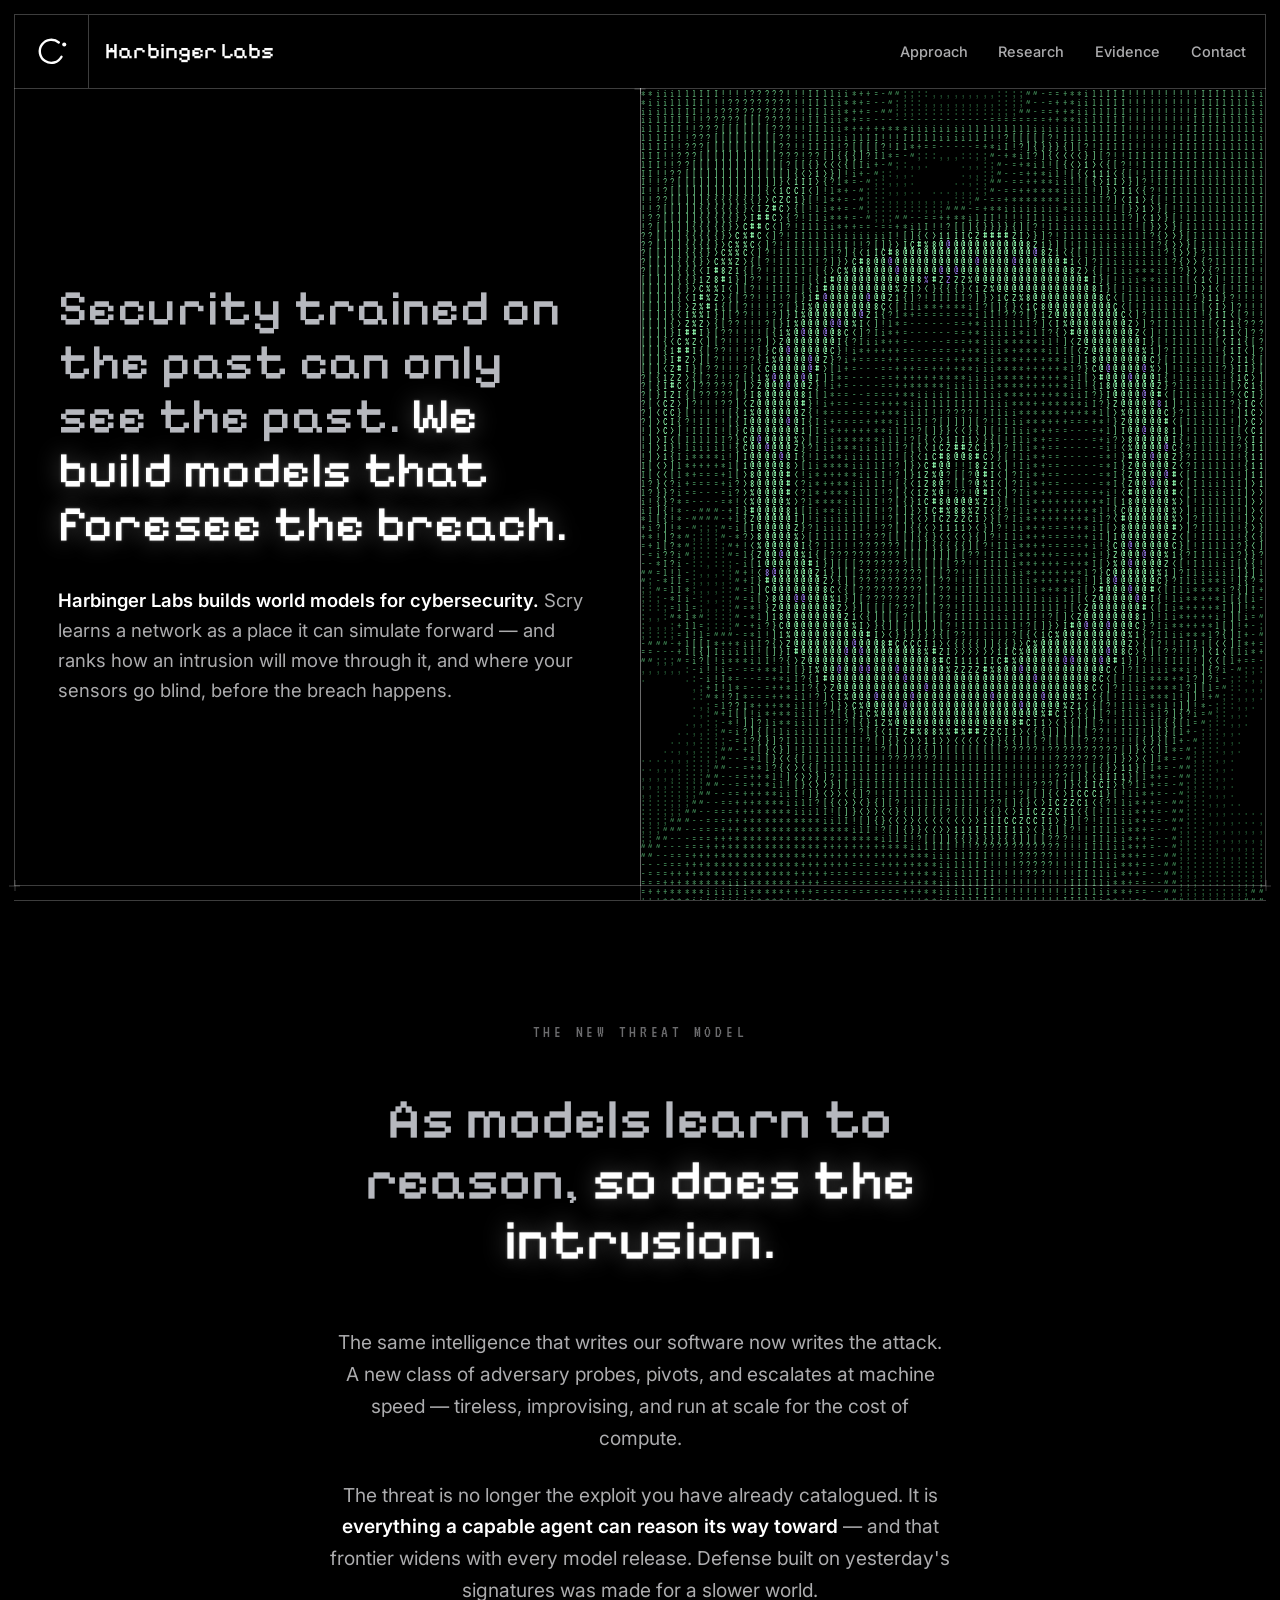
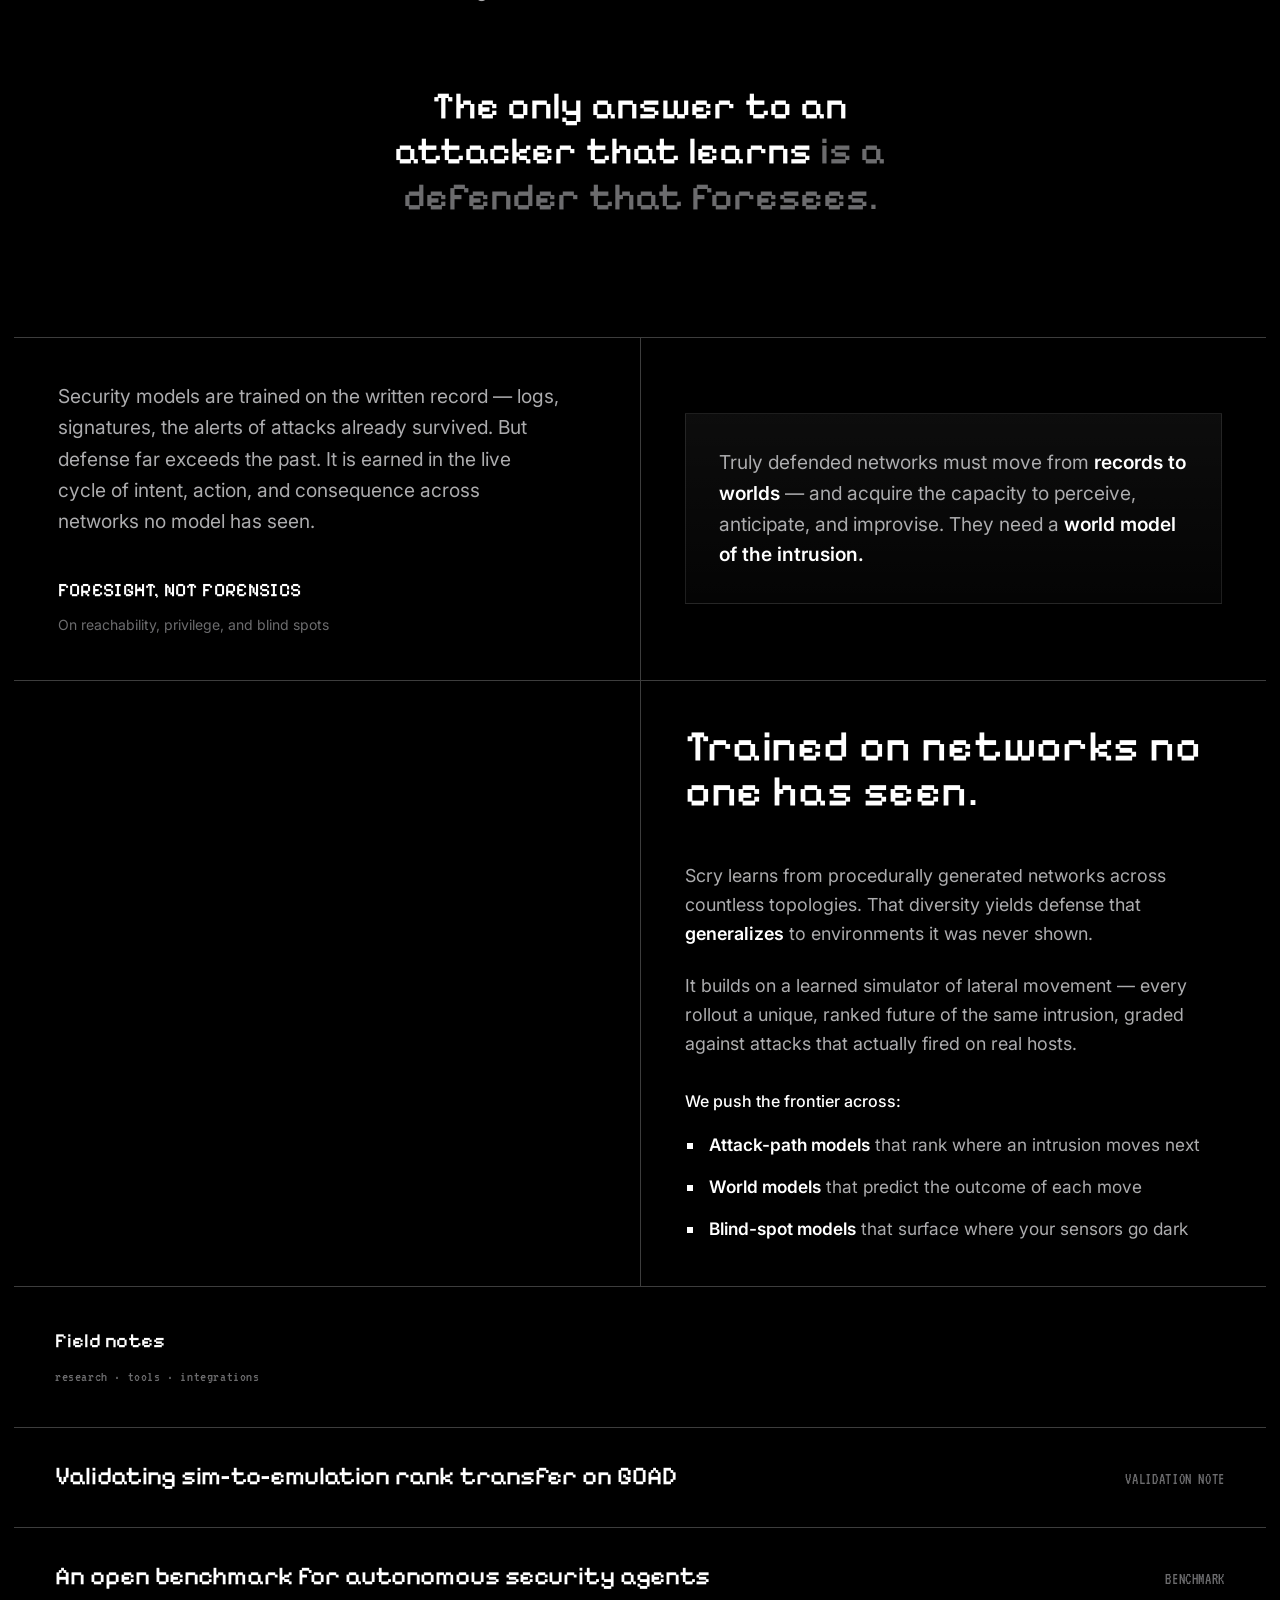
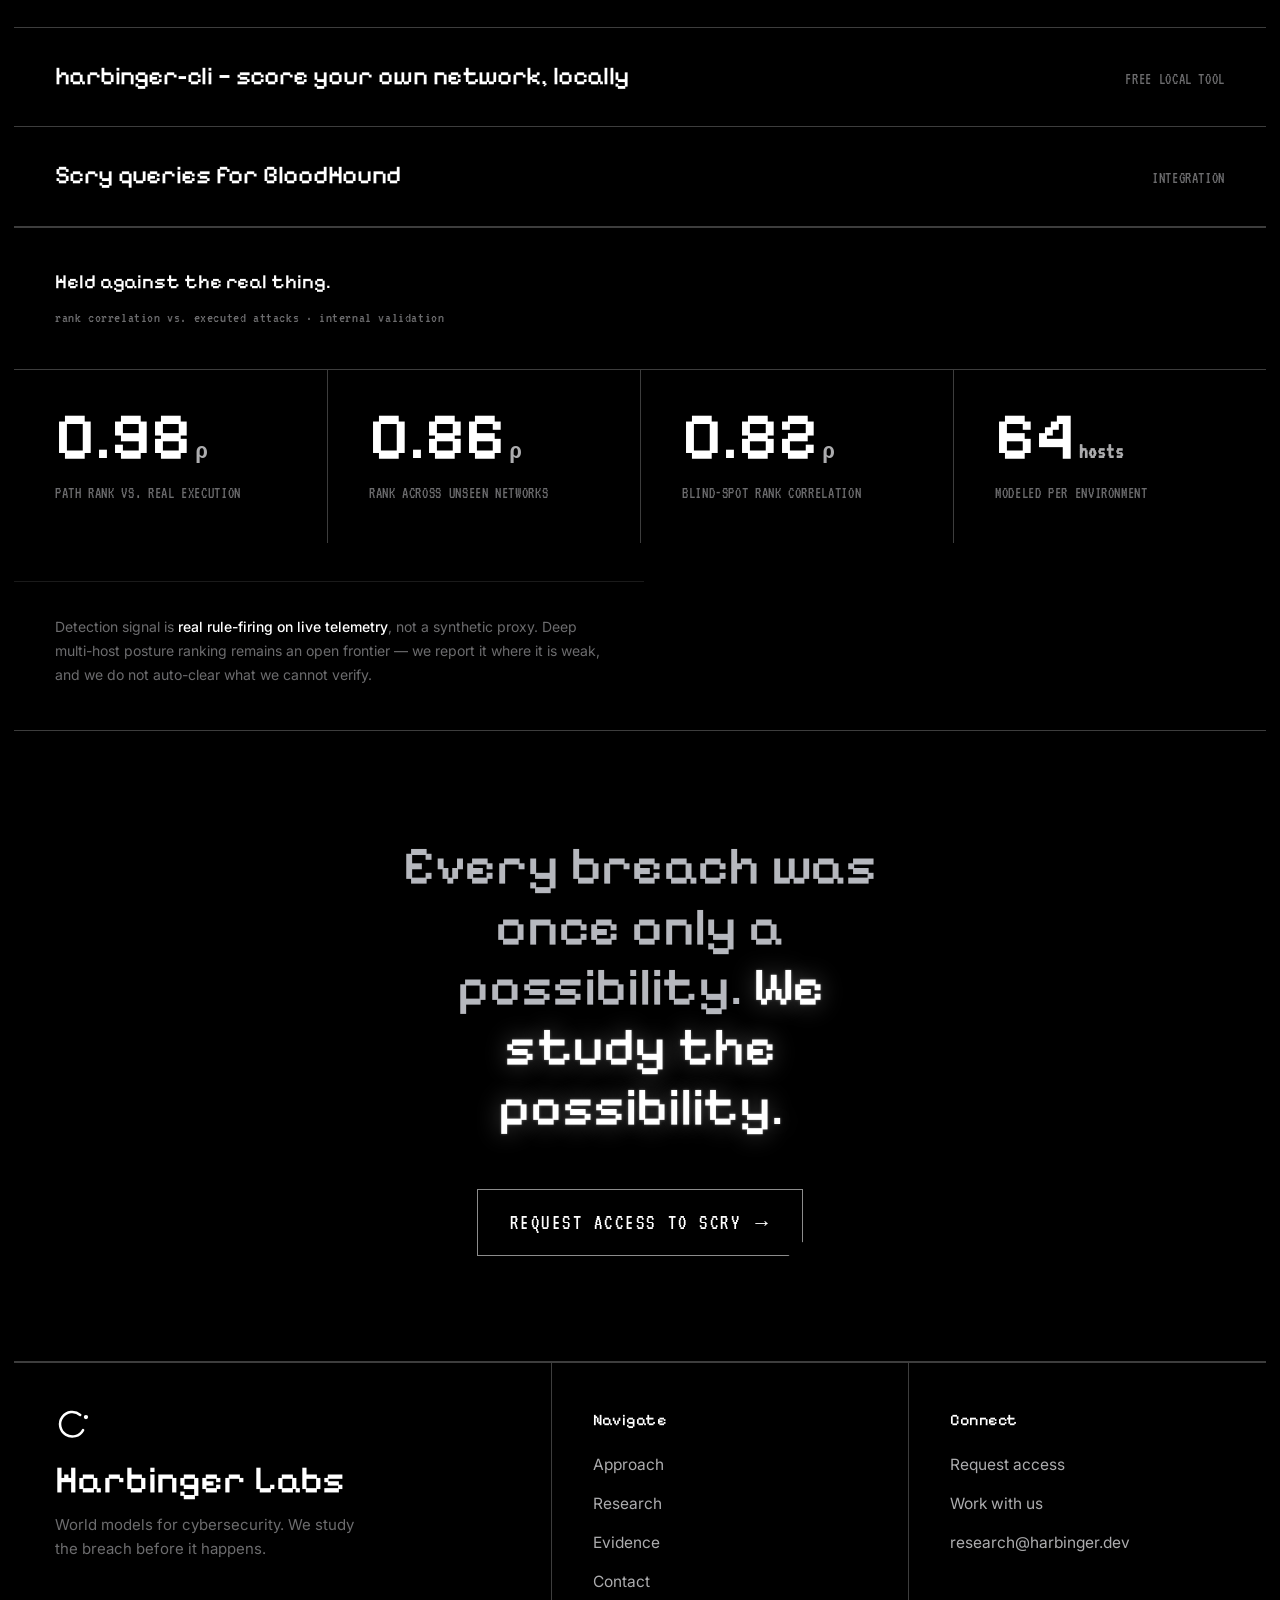
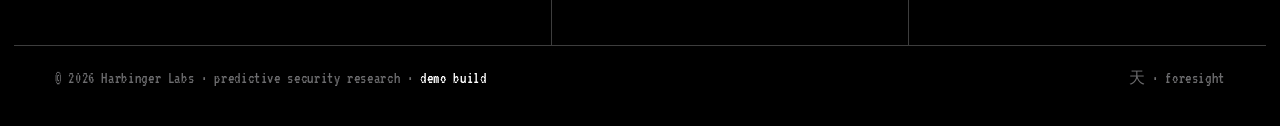
==== index.html @ 4641aa16 "Remove hero meta tags row" ====
<!DOCTYPE html>
<html lang="en">
<head>
<meta charset="UTF-8" />
<meta name="viewport" content="width=device-width, initial-scale=1.0" />
<title>Harbinger Labs — We build models that foresee the breach.</title>
<meta name="description" content="Harbinger Labs builds world models for cybersecurity. Scry foresees how an intrusion will move through a network, and where your sensors go blind, before it happens." />
<link rel="preconnect" href="https://fonts.googleapis.com" />
<link rel="preconnect" href="https://fonts.gstatic.com" crossorigin />
<link href="https://fonts.googleapis.com/css2?family=Pixelify+Sans:wght@400;500;600;700&family=Inter:wght@400;500;600&family=VT323&display=swap" rel="stylesheet" />
<style>
  :root{
    --bg:#000;
    --panel:#0a0a0b;
    --ink:#FFFFFF;
    --ink-2:#B6B8BE;        /* legible de-emphasis for headlines (not muddy) */
    --dim:#ACACAE;
    --faint:#6C6C6E;
    --glow:0 0 24px rgba(255,255,255,.32), 0 0 3px rgba(255,255,255,.30);
    --line:rgba(255,255,255,.24);
    --line-soft:rgba(255,255,255,.10);

    --pixel:'Pixelify Sans', monospace;
    --body:'Inter', system-ui, sans-serif;
    --term:'VT323', monospace;

    --ease:cubic-bezier(.22,.61,.36,1);
    --frame:14px;
    --bar:74px;
    --gut:clamp(22px,3.2vw,56px);
  }

  *{ box-sizing:border-box; margin:0; padding:0; }
  html{ scroll-behavior:smooth; -webkit-text-size-adjust:100%; scroll-padding-top:calc(var(--frame) + var(--bar) + 22px); }
  body{
    background:var(--bg); color:var(--ink);
    font-family:var(--body); font-weight:400; line-height:1.6; font-size:16px;
    -webkit-font-smoothing:antialiased; text-rendering:optimizeLegibility; overflow-x:hidden;
  }
  a{ color:inherit; text-decoration:none; }
  canvas{ display:block; }
  ::selection{ background:#fff; color:#000; }

  /* ============ FIXED ARCHITECTURAL GRID ============ */
  .grid{ position:fixed; inset:0; z-index:40; pointer-events:none; }
  .grid__frame{ position:absolute; inset:var(--frame); border:1px solid var(--line); }
  .grid__v{ position:absolute; top:calc(var(--frame) + var(--bar)); bottom:var(--frame); left:50%; width:1px; background:var(--line); }
  .grid__h{ position:absolute; left:var(--frame); right:var(--frame); top:calc(var(--frame) + var(--bar)); height:1px; background:var(--line); }
  .tick{ position:absolute; width:11px; height:11px; }
  .tick::before,.tick::after{ content:""; position:absolute; background:var(--line); }
  .tick::before{ left:50%; top:0; bottom:0; width:1px; transform:translateX(-.5px); }
  .tick::after{ top:50%; left:0; right:0; height:1px; transform:translateY(-.5px); }
  .tick.tl{ left:calc(var(--frame) - 5px); top:calc(var(--frame) - 5px); }
  .tick.tr{ right:calc(var(--frame) - 5px); top:calc(var(--frame) - 5px); }
  .tick.bl{ left:calc(var(--frame) - 5px); bottom:calc(var(--frame) - 5px); }
  .tick.br{ right:calc(var(--frame) - 5px); bottom:calc(var(--frame) - 5px); }
  .tick.ct{ left:50%; top:calc(var(--frame) + var(--bar) - 5px); transform:translateX(-50%); }
  @media(max-width:820px){ .grid__v{ display:none; } .tick.ct{ display:none; } }

  /* ============ NAV ============ */
  .nav{
    position:fixed; z-index:70; top:0; left:0; right:0;
    height:calc(var(--frame) + var(--bar));
    padding:var(--frame) var(--frame) 0; background:var(--bg);
  }
  .nav__inner{
    height:var(--bar); display:flex; align-items:stretch; justify-content:space-between;
    border:1px solid var(--line); border-bottom:0;
  }
  .nav__brand{ display:flex; align-items:center; gap:16px; }
  .nav__mark{ width:var(--bar); height:100%; display:flex; align-items:center; justify-content:center; border-right:1px solid var(--line); flex:none; }
  .nav__mark svg{ width:34px; height:34px; }
  .nav__name{ font-family:var(--pixel); font-weight:500; font-size:clamp(17px,1.8vw,22px); letter-spacing:.01em; }
  .nav__links{ display:flex; align-items:center; gap:clamp(18px,2.4vw,40px); padding-right:clamp(8px,1.5vw,22px); }
  .nav__links a{ font-family:var(--body); font-weight:500; font-size:14.5px; color:var(--dim); position:relative; padding:6px 0; transition:color .3s var(--ease); }
  .nav__links a::after{ content:""; position:absolute; left:0; bottom:0; height:1px; width:100%; background:var(--ink); transform:scaleX(0); transform-origin:right; transition:transform .35s var(--ease); }
  .nav__links a:hover{ color:var(--ink); }
  .nav__links a:hover::after{ transform:scaleX(1); transform-origin:left; }
  @media(max-width:600px){
    .nav__name{ display:none; }
    .nav__links{ gap:16px; }
    .nav__links a:nth-child(3){ display:none; }
    .nav__links a{ font-size:13px; }
  }

  /* ============ LAYOUT SHELL ============ */
  .shell{ position:relative; z-index:5; padding:var(--frame); padding-top:calc(var(--frame) + var(--bar)); }
  .panel{ position:relative; border-bottom:1px solid var(--line); }
  .split{ display:grid; grid-template-columns:1fr 1fr; }
  .split--tall{ min-height:calc(100vh - var(--frame) - var(--bar)); }
  @media(max-width:820px){ .split{ grid-template-columns:1fr; } .split--tall{ min-height:0; } }

  .cell{ position:relative; padding:clamp(28px,3.4vw,56px); display:flex; flex-direction:column; }
  .cell--center{ justify-content:center; }
  .cell--art{ padding:0; overflow:hidden; background:#000; min-height:46vh; }
  .cell + .cell{ border-left:1px solid var(--line); }
  @media(max-width:820px){ .cell + .cell{ border-left:0; border-top:1px solid var(--line); } .cell--art{ min-height:60vh; order:2; } }

  .art{ position:absolute; inset:0; width:100%; height:100%; }

  /* ============ HERO ============ */
  .hero__title{
    font-family:var(--pixel); font-weight:500; font-size:clamp(30px,3.9vw,60px);
    line-height:1.08; letter-spacing:.005em; max-width:18ch;
  }
  .hero__title .setup{ color:var(--ink-2); }
  .hero__title .key{ color:#fff; text-shadow:var(--glow); }
  .hero__sub{ margin-top:clamp(22px,2.6vw,34px); max-width:46ch; color:var(--dim); font-size:clamp(16px,1.45vw,19px); line-height:1.62; }
  .hero__sub b{ color:var(--ink); font-weight:600; }
  .hero__meta{ display:flex; flex-wrap:wrap; gap:10px 26px; margin-top:clamp(28px,3vw,42px); }
  .hero__meta span{ font-family:var(--term); font-size:16px; letter-spacing:.04em; color:var(--faint); display:flex; align-items:center; gap:9px; }
  .hero__meta i{ width:6px; height:6px; background:var(--ink); display:inline-block; flex:none; }

  /* ============ TEXT BLOCKS ============ */
  .lede{ font-size:clamp(17px,1.5vw,21px); line-height:1.62; color:var(--dim); max-width:42ch; }
  .lede b{ color:var(--ink); font-weight:600; }
  .inset{
    padding:clamp(24px,2.6vw,36px);
    background:linear-gradient(180deg, rgba(255,255,255,.05), rgba(255,255,255,.015));
    border:1px solid var(--line-soft);
    font-size:clamp(16px,1.5vw,20px); line-height:1.6; color:var(--dim); max-width:48ch;
  }
  .inset b{ color:var(--ink); font-weight:600; }
  .tag{ margin-top:auto; padding-top:clamp(28px,3vw,46px); }
  .tag__k{ font-family:var(--pixel); font-weight:500; font-size:clamp(15px,1.5vw,19px); letter-spacing:.02em; }
  .tag__d{ margin-top:8px; font-size:14px; color:var(--faint); }

  .head{ font-family:var(--pixel); font-weight:500; font-size:clamp(26px,3.4vw,48px); line-height:1.04; letter-spacing:.01em; }
  .body p{ color:var(--dim); font-size:clamp(15.5px,1.4vw,18px); line-height:1.62; max-width:46ch; }
  .body p + p{ margin-top:1.3em; }
  .body b{ color:var(--ink); font-weight:600; }
  .gap-lg{ margin-top:clamp(28px,3.6vw,52px); }
  .gap-md{ margin-top:clamp(20px,2.4vw,32px); }

  .bullets{ list-style:none; margin-top:18px; }
  .bullets li{ position:relative; padding-left:24px; color:var(--dim); font-size:clamp(15px,1.35vw,17.5px); line-height:1.5; }
  .bullets li + li{ margin-top:16px; }
  .bullets li::before{ content:""; position:absolute; left:2px; top:.62em; width:6px; height:6px; background:var(--ink); }
  .bullets b{ color:var(--ink); font-weight:600; }

  /* ============ EVIDENCE ============ */
  .ev__head{ padding:clamp(24px,3vw,40px) var(--gut) 0; }
  .ev__k{ font-family:var(--pixel); font-weight:500; font-size:clamp(16px,1.6vw,20px); }
  .ev__sub{ margin-top:8px; color:var(--faint); font-size:15px; font-family:var(--term); letter-spacing:.04em; }
  .ev__row{ display:grid; grid-template-columns:repeat(2,1fr); margin-top:clamp(24px,3vw,40px); }
  @media(min-width:820px){ .ev__row{ grid-template-columns:repeat(4,1fr); } }
  .ev__cell{ padding:clamp(26px,3vw,44px) var(--gut); border-top:1px solid var(--line); }
  .ev__cell + .ev__cell{ border-left:1px solid var(--line); }
  @media(max-width:820px){ .ev__cell:nth-child(odd){ border-left:0; } .ev__cell:nth-child(even){ border-left:1px solid var(--line); } }
  .ev__num{ font-family:var(--pixel); font-weight:600; font-size:clamp(40px,5.2vw,68px); line-height:.9; }
  .ev__num small{ font-family:var(--term); font-size:.32em; color:var(--dim); margin-left:.2em; }
  .ev__cap{ margin-top:14px; font-family:var(--term); font-size:16px; letter-spacing:.04em; color:var(--faint); text-transform:uppercase; line-height:1.4; }
  .ev__note{ padding:clamp(22px,2.6vw,36px) var(--gut) clamp(30px,3.4vw,48px); color:var(--faint); font-size:14px; max-width:70ch; line-height:1.7; border-top:1px solid var(--line-soft); margin-top:clamp(24px,3vw,40px); }
  .ev__note b{ color:var(--ink); font-weight:500; }

  /* ============ RESEARCH INDEX ============ */
  .idx{ border-top:1px solid var(--line); margin-top:clamp(24px,3vw,40px); }
  .entry{ display:flex; align-items:baseline; justify-content:space-between; gap:24px; padding:clamp(22px,2.8vw,34px) var(--gut); border-bottom:1px solid var(--line); transition:background .3s var(--ease); }
  .entry:hover{ background:rgba(255,255,255,.035); }
  .entry__t{ font-family:var(--pixel); font-weight:500; font-size:clamp(18px,2vw,28px); line-height:1.12; transition:transform .35s var(--ease); }
  .entry:hover .entry__t{ transform:translateX(8px); }
  .entry__m{ font-family:var(--term); font-size:16px; letter-spacing:.04em; color:var(--faint); text-transform:uppercase; white-space:nowrap; }

  /* ============ CLOSING ============ */
  .close{ min-height:70vh; display:flex; flex-direction:column; align-items:center; justify-content:center; text-align:center; padding:var(--gut); }
  .close__line{ font-family:var(--pixel); font-weight:500; font-size:clamp(26px,4.2vw,56px); line-height:1.12; max-width:16ch; }
  .close__line span{ color:var(--ink-2); }
  .close__line b{ font-weight:500; color:#fff; text-shadow:var(--glow); }
  .cta{
    position:relative; display:inline-flex; align-items:center; margin-top:clamp(34px,4vw,52px);
    font-family:var(--term); font-size:21px; letter-spacing:.12em; text-transform:uppercase; color:#fff;
    padding:16px 32px; background:transparent; border:1px solid rgba(255,255,255,.55); overflow:hidden;
    clip-path:polygon(0 0, 100% 0, 100% calc(100% - 15px), calc(100% - 15px) 100%, 0 100%);
    transition:color .35s var(--ease), border-color .35s var(--ease);
  }
  .cta::before{ content:""; position:absolute; inset:0; background:#fff; transform:translateX(-101%); transition:transform .42s var(--ease); }
  .cta__t{ position:relative; z-index:1; display:inline-flex; align-items:center; gap:14px; }
  .cta__arr{ display:inline-block; transition:transform .35s var(--ease); }
  .cta:hover{ color:#000; border-color:#fff; }
  .cta:hover::before{ transform:none; }
  .cta:hover .cta__arr{ transform:translateX(8px); }
  .cta:active{ transform:translateY(1px); }

  /* ============ FOOTER ============ */
  .foot{ border-bottom:0; }
  .foot__top{ display:grid; grid-template-columns:1.5fr 1fr 1fr; }
  @media(max-width:820px){ .foot__top{ grid-template-columns:1fr; } }
  .foot__cell{ padding:clamp(30px,3.4vw,52px) var(--gut); border-top:1px solid var(--line); }
  .foot__cell + .foot__cell{ border-left:1px solid var(--line); }
  @media(max-width:820px){ .foot__cell + .foot__cell{ border-left:0; } }
  .foot__mark{ width:36px; height:36px; }
  .foot__mark svg{ width:100%; height:100%; }
  .foot__name{ font-family:var(--pixel); font-weight:500; font-size:clamp(26px,3vw,40px); line-height:1; margin-top:18px; }
  .foot__tagline{ margin-top:14px; color:var(--faint); font-size:15px; max-width:34ch; line-height:1.6; }
  .foot__col h4{ font-family:var(--pixel); font-weight:500; font-size:16px; letter-spacing:.03em; color:var(--ink); margin-bottom:14px; }
  .foot__col a{ display:block; color:var(--dim); font-size:15.5px; padding:7px 0; width:fit-content; transition:color .25s var(--ease), transform .25s var(--ease); }
  .foot__col a:hover{ color:#fff; transform:translateX(5px); }
  .foot__bar{ display:flex; flex-wrap:wrap; gap:12px 24px; align-items:center; justify-content:space-between; padding:20px var(--gut); border-top:1px solid var(--line); }
  .foot__bar span{ font-family:var(--term); font-size:16px; letter-spacing:.04em; color:var(--faint); }
  .foot__bar .demo{ color:#fff; font-weight:400; }

  /* ============ WHY NOW ============ */
  .why{ }
  .why__wrap{ max-width:1000px; margin:0 auto; padding:clamp(80px,13vh,170px) var(--gut); text-align:center; display:flex; flex-direction:column; align-items:center; }
  .why__label{ font-family:var(--term); font-size:17px; letter-spacing:.22em; text-transform:uppercase; color:var(--faint); margin-bottom:clamp(26px,3.4vw,44px); }
  .why__head{ font-family:var(--pixel); font-weight:500; font-size:clamp(28px,4.4vw,62px); line-height:1.08; letter-spacing:.005em; max-width:20ch; }
  .why__head .setup{ color:var(--ink-2); }
  .why__head .key{ color:#fff; text-shadow:var(--glow); }
  .why__body{ margin-top:clamp(34px,4.4vw,56px); max-width:62ch; }
  .why__body p{ color:var(--dim); font-size:clamp(16px,1.5vw,20px); line-height:1.66; }
  .why__body p + p{ margin-top:1.3em; }
  .why__body b{ color:var(--ink); font-weight:600; }
  .why__punch{
    margin-top:clamp(46px,6vw,82px); font-family:var(--pixel); font-weight:500;
    font-size:clamp(22px,3vw,40px); line-height:1.18; max-width:24ch; color:var(--ink);
  }
  .why__punch span{ color:var(--faint); }

  /* reveals */
  .reveal{ opacity:0; transform:translateY(20px); transition:opacity 1s var(--ease), transform 1s var(--ease); }
  .reveal.in{ opacity:1; transform:none; }
  @media(prefers-reduced-motion:reduce){ *{ animation:none!important; transition-duration:.001s!important; } .reveal{ opacity:1!important; transform:none!important; } }
</style>
</head>
<body>

<!-- ===== fixed grid ===== -->
<div class="grid" aria-hidden="true">
  <div class="grid__frame"></div>
  <div class="grid__v"></div>
  <div class="grid__h"></div>
  <span class="tick tl"></span><span class="tick tr"></span>
  <span class="tick bl"></span><span class="tick br"></span>
  <span class="tick ct"></span>
</div>

<!-- ===== nav ===== -->
<nav class="nav">
  <div class="nav__inner">
    <a class="nav__brand" href="#top" aria-label="Harbinger Labs home">
      <span class="nav__mark">
        <svg viewBox="0 0 100 100" aria-hidden="true">
          <path d="M70 22 A34 34 0 1 0 78 64" fill="none" stroke="#fff" stroke-width="7" stroke-linecap="round"/>
          <circle cx="86" cy="28" r="6" fill="#fff"/>
        </svg>
      </span>
      <span class="nav__name">Harbinger Labs</span>
    </a>
    <div class="nav__links">
      <a href="#approach">Approach</a>
      <a href="#research">Research</a>
      <a href="#evidence">Evidence</a>
      <a href="#contact">Contact</a>
    </div>
  </div>
</nav>

<main class="shell" id="top">

  <!-- ============ HERO ============ -->
  <section class="panel hero">
    <div class="split split--tall">
      <div class="cell cell--text cell--center">
        <h1 class="hero__title"><span class="setup">Security trained on the past can only see the past.</span> <span class="key">We build models that foresee the breach.</span></h1>
        <p class="hero__sub"><b>Harbinger Labs builds world models for cybersecurity.</b> Scry learns a network as a place it can simulate forward — and ranks how an intrusion will move through it, and where your sensors go blind, before the breach happens.</p>
      </div>
      <div class="cell cell--art">
        <canvas class="art" id="art-orb" data-motif="orb" aria-label="Animated ASCII rendering of a scrying eye over a network field."></canvas>
      </div>
    </div>
  </section>

  <!-- ============ WHY NOW ============ -->
  <section class="panel why" id="why">
    <div class="why__wrap">
      <p class="why__label reveal">The new threat model</p>
      <h2 class="why__head reveal"><span class="setup">As models learn to reason,</span> <span class="key">so does the intrusion.</span></h2>
      <div class="why__body reveal">
        <p>The same intelligence that writes our software now writes the attack. A new class of adversary probes, pivots, and escalates at machine speed — tireless, improvising, and run at scale for the cost of compute.</p>
        <p>The threat is no longer the exploit you have already catalogued. It is <b>everything a capable agent can reason its way toward</b> — and that frontier widens with every model release. Defense built on yesterday's signatures was made for a slower world.</p>
      </div>
      <p class="why__punch reveal">The only answer to an attacker that learns <span>is a defender that foresees.</span></p>
    </div>
  </section>

  <!-- ============ APPROACH / THESIS ============ -->
  <section class="panel" id="approach">
    <div class="split">
      <div class="cell cell--text">
        <p class="lede reveal">Security models are trained on the written record — logs, signatures, the alerts of attacks already survived. But defense far exceeds the past. It is earned in the live cycle of intent, action, and consequence across networks no model has seen.</p>
        <div class="tag reveal">
          <div class="tag__k">FORESIGHT, NOT FORENSICS</div>
          <div class="tag__d">On reachability, privilege, and blind spots</div>
        </div>
      </div>
      <div class="cell cell--text cell--center">
        <div class="inset reveal">
          Truly defended networks must move from <b>records to worlds</b> — and acquire the capacity to perceive, anticipate, and improvise. They need a <b>world model of the intrusion.</b>
        </div>
      </div>
    </div>
  </section>

  <!-- ============ FRONTIER ============ -->
  <section class="panel" id="frontier">
    <div class="split">
      <div class="cell cell--art">
        <canvas class="art" id="art-city" data-motif="city" aria-label="Animated ASCII rendering of a network as a city of hosts."></canvas>
      </div>
      <div class="cell cell--text cell--center">
        <h2 class="head reveal">Trained on networks no one has seen.</h2>
        <div class="body gap-lg">
          <p class="reveal">Scry learns from procedurally generated networks across countless topologies. That diversity yields defense that <b>generalizes</b> to environments it was never shown.</p>
          <p class="reveal">It builds on a learned simulator of lateral movement — every rollout a unique, ranked future of the same intrusion, graded against attacks that actually fired on real hosts.</p>
        </div>
        <p class="body gap-md reveal" style="color:var(--ink);font-weight:500;">We push the frontier across:</p>
        <ul class="bullets reveal">
          <li><b>Attack-path models</b> that rank where an intrusion moves next</li>
          <li><b>World models</b> that predict the outcome of each move</li>
          <li><b>Blind-spot models</b> that surface where your sensors go dark</li>
        </ul>
      </div>
    </div>
  </section>

  <!-- ============ RESEARCH / FIELD NOTES ============ -->
  <section class="panel" id="research">
    <div class="ev__head reveal">
      <div class="ev__k">Field notes</div>
      <div class="ev__sub">research · tools · integrations</div>
    </div>
    <div class="idx">
      <a class="entry reveal" href="research/goad-validation.html">
        <span class="entry__t">Validating sim-to-emulation rank transfer on GOAD</span>
        <span class="entry__m">validation note</span>
      </a>
      <a class="entry reveal" href="research/benchmark.html">
        <span class="entry__t">An open benchmark for autonomous security agents</span>
        <span class="entry__m">benchmark</span>
      </a>
      <a class="entry reveal" href="research/harbinger-cli.html">
        <span class="entry__t">harbinger-cli — score your own network, locally</span>
        <span class="entry__m">free local tool</span>
      </a>
      <a class="entry reveal" href="research/bloodhound.html">
        <span class="entry__t">Scry queries for BloodHound</span>
        <span class="entry__m">integration</span>
      </a>
    </div>
  </section>

  <!-- ============ EVIDENCE ============ -->
  <section class="panel" id="evidence">
    <div class="ev__head reveal">
      <div class="ev__k">Held against the real thing.</div>
      <div class="ev__sub">rank correlation vs. executed attacks · internal validation</div>
    </div>
    <div class="ev__row">
      <div class="ev__cell reveal"><div class="ev__num">0.98<small>ρ</small></div><div class="ev__cap">Path rank vs. real execution</div></div>
      <div class="ev__cell reveal"><div class="ev__num">0.86<small>ρ</small></div><div class="ev__cap">Rank across unseen networks</div></div>
      <div class="ev__cell reveal"><div class="ev__num">0.82<small>ρ</small></div><div class="ev__cap">Blind-spot rank correlation</div></div>
      <div class="ev__cell reveal"><div class="ev__num">64<small>hosts</small></div><div class="ev__cap">Modeled per environment</div></div>
    </div>
    <p class="ev__note reveal">Detection signal is <b>real rule-firing on live telemetry</b>, not a synthetic proxy. Deep multi-host posture ranking remains an open frontier — we report it where it is weak, and we do not auto-clear what we cannot verify.</p>
  </section>

  <!-- ============ CLOSING / CONTACT ============ -->
  <section class="panel" id="contact">
    <div class="close">
      <p class="close__line reveal"><span>Every breach was once only a possibility.</span> <b>We study the possibility.</b></p>
      <a class="cta reveal" href="mailto:research@harbinger.dev?subject=Access%20to%20Scry"><span class="cta__t">Request access to Scry <span class="cta__arr">→</span></span></a>
    </div>
  </section>

  <!-- ============ FOOTER ============ -->
  <footer class="panel foot">
    <div class="foot__top">
      <div class="foot__cell">
        <div class="foot__mark">
          <svg viewBox="0 0 100 100" aria-hidden="true">
            <path d="M70 22 A34 34 0 1 0 78 64" fill="none" stroke="#fff" stroke-width="7" stroke-linecap="round"/>
            <circle cx="86" cy="28" r="6" fill="#fff"/>
          </svg>
        </div>
        <div class="foot__name">Harbinger Labs</div>
        <p class="foot__tagline">World models for cybersecurity. We study the breach before it happens.</p>
      </div>
      <div class="foot__cell foot__col">
        <h4>Navigate</h4>
        <a href="#approach">Approach</a>
        <a href="#research">Research</a>
        <a href="#evidence">Evidence</a>
        <a href="#contact">Contact</a>
      </div>
      <div class="foot__cell foot__col">
        <h4>Connect</h4>
        <a href="mailto:research@harbinger.dev?subject=Access%20to%20Scry">Request access</a>
        <a href="mailto:research@harbinger.dev?subject=Working%20at%20Harbinger%20Labs">Work with us</a>
        <a href="mailto:research@harbinger.dev">research@harbinger.dev</a>
      </div>
    </div>
    <div class="foot__bar">
      <span>© 2026 Harbinger Labs · predictive security research · <b class="demo">demo build</b></span>
      <span>天 · foresight</span>
    </div>
  </footer>

</main>

<script>
  const REDUCED = window.matchMedia('(prefers-reduced-motion:reduce)').matches;

  /* scroll reveals */
  const io = new IntersectionObserver((es)=>{
    es.forEach((e,i)=>{ if(e.isIntersecting){ e.target.style.transitionDelay=Math.min(i*55,180)+'ms'; e.target.classList.add('in'); io.unobserve(e.target); } });
  }, { threshold:0.16, rootMargin:'0px 0px -7% 0px' });
  document.querySelectorAll('.reveal').forEach(el=>io.observe(el));

  /* ================================================================
     GENERATIVE ASCII ART — a flow field with an embedded motif (a
     scrying orb, or a city of hosts) rendered as colored monospace
     characters on canvas. Procedural image-to-ASCII, alive.
     ================================================================ */
  function makeAscii(canvas){
    const ctx = canvas.getContext('2d', { alpha:false });
    const DPR = Math.min(window.devicePixelRatio||1, 2);
    const motif = canvas.dataset.motif;
    const RAMP = " .,:;~-=+*ilI!?[]{}<>1ICZ#%8@";
    const L = RAMP.length - 1;

    const P = motif==='orb'
      ? { base:[26,72,40], hi:[150,255,180], accent:[150,110,235] }
      : { base:[40,58,96], hi:[170,200,255], accent:[255,150,60] };

    let W=0,H=0,cols=0,rows=0,cw=9,ch=11;
    let _s=20260626; const rnd=()=>{ _s=(_s*1103515245+12345)&0x7fffffff; return _s/0x7fffffff; };
    const SKY=[]; for(let i=0;i<40;i++) SKY.push(0.30+rnd()*0.62);

    function resize(){
      const r=canvas.getBoundingClientRect(); W=Math.max(40,r.width); H=Math.max(40,r.height);
      canvas.width=W*DPR; canvas.height=H*DPR; ctx.setTransform(DPR,0,0,DPR,0,0);
      cw=Math.max(7, Math.min(11, W/86)); ch=cw*1.22;
      cols=Math.ceil(W/cw); rows=Math.ceil(H/ch);
      ctx.font=Math.round(cw*1.5)+'px "VT323", monospace';
      ctx.textBaseline='top';
    }
    resize(); window.addEventListener('resize', resize);

    function fields(nx,ny,t){
      let v = 0.5 + 0.5*Math.sin(nx*7.0 + t*0.7)*Math.cos(ny*5.2 - t*0.5);
      v = 0.40*v + 0.22*(0.5+0.5*Math.sin((nx*1.5+ny)*8.0 - t*0.9));
      let acc = 0;
      if(motif==='orb'){
        // the orb drifts slowly, breathes, and radiates an expanding halo
        const cxo=0.5 + 0.013*Math.sin(t*0.37), cyo=0.46 + 0.016*Math.cos(t*0.31);
        const dx=nx-cxo, dy=(ny-cyo)*1.12, d=Math.hypot(dx,dy), ang=Math.atan2(dy,dx);
        const pulse=0.5+0.5*Math.sin(t*0.9);
        const ringR=0.285 + 0.022*Math.sin(t*0.8);                                   // breathing ring
        v += (0.62+0.5*pulse)*Math.exp(-Math.pow((d-ringR)/0.045,2));                // glowing, pulsing iris ring
        v += 0.72*Math.exp(-Math.pow(d/0.072,2));                                     // bright pupil glow
        if(d<0.026) v -= 0.6;                                                         // dark pupil
        const halo=(t*0.11)%0.5;                                                      // expanding halo wave
        v += 0.55*Math.exp(-Math.pow((d-(ringR+halo))/0.022,2))*(1-halo/0.5);
        v += 0.16*Math.max(0, Math.cos(ang*8 - t*1.2))*Math.exp(-Math.pow((d-ringR)/0.12,2)); // rotating spokes
        v += 0.20*Math.exp(-Math.pow((ny-(cyo+0.30*Math.sin(t*0.5)))/0.018,2));       // scan sweep
        if(d>ringR-0.03 && d<ringR+0.03){ const a=Math.sin((nx*53.1+ny*97.7+t))*43758.5; if(a-Math.floor(a)>0.91) acc=0.92; }
      } else {
        const hz=0.40;
        if(ny>hz){
          const b=Math.floor(nx*SKY.length), h=SKY[b%SKY.length];
          const top=hz+(1-h)*(1-hz)*0.92;
          if(ny>top){
            v += 0.55;
            const win=((Math.floor(nx*cols)*7 + Math.floor(ny*rows)*13 + b*5))%11;
            if(win===0){ acc=0.55+0.45*Math.sin(t*1.8+b); }
          } else { v*=0.42; }
        } else { v*=0.5 + 0.5*Math.exp(-Math.pow((ny-0.16)/0.2,2)); }
      }
      return { v:Math.max(0,Math.min(1,v)), acc:Math.max(0,acc) };
    }

    function lerp(a,b,t){ return a+(b-a)*t; }
    function drawFrame(t){
      ctx.fillStyle='#000'; ctx.fillRect(0,0,W,H);
      for(let cy=0; cy<rows; cy++){
        const ny=cy/rows;
        for(let cx=0; cx<cols; cx++){
          const nx=cx/cols;
          const {v,acc}=fields(nx,ny,t);
          if(v<0.04 && acc<0.04) continue;
          const idx=Math.max(0,Math.min(L, Math.round(v*L)));
          let r=lerp(P.base[0],P.hi[0],v), g=lerp(P.base[1],P.hi[1],v), b=lerp(P.base[2],P.hi[2],v);
          if(acc>0){ r=lerp(r,P.accent[0],acc); g=lerp(g,P.accent[1],acc); b=lerp(b,P.accent[2],acc); }
          ctx.fillStyle='rgb('+(r|0)+','+(g|0)+','+(b|0)+')';
          ctx.fillText(RAMP[idx], cx*cw, cy*ch);
        }
      }
    }

    let raf=null, last=0, t0=0, running=false;
    function loop(now){
      if(!running) return;
      if(now-last>62){ last=now; t0+=0.05; drawFrame(t0); }
      raf=requestAnimationFrame(loop);
    }
    function start(){ if(running||REDUCED) return; running=true; raf=requestAnimationFrame(loop); }
    function stop(){ running=false; if(raf) cancelAnimationFrame(raf); }

    if(REDUCED){ drawFrame(0.6); }
    else {
      const vis=new IntersectionObserver((es)=>{ es.forEach(e=> e.isIntersecting?start():stop()); }, {threshold:0.05});
      vis.observe(canvas);
    }
  }
  document.querySelectorAll('.art').forEach(makeAscii);
</script>
</body>
</html>
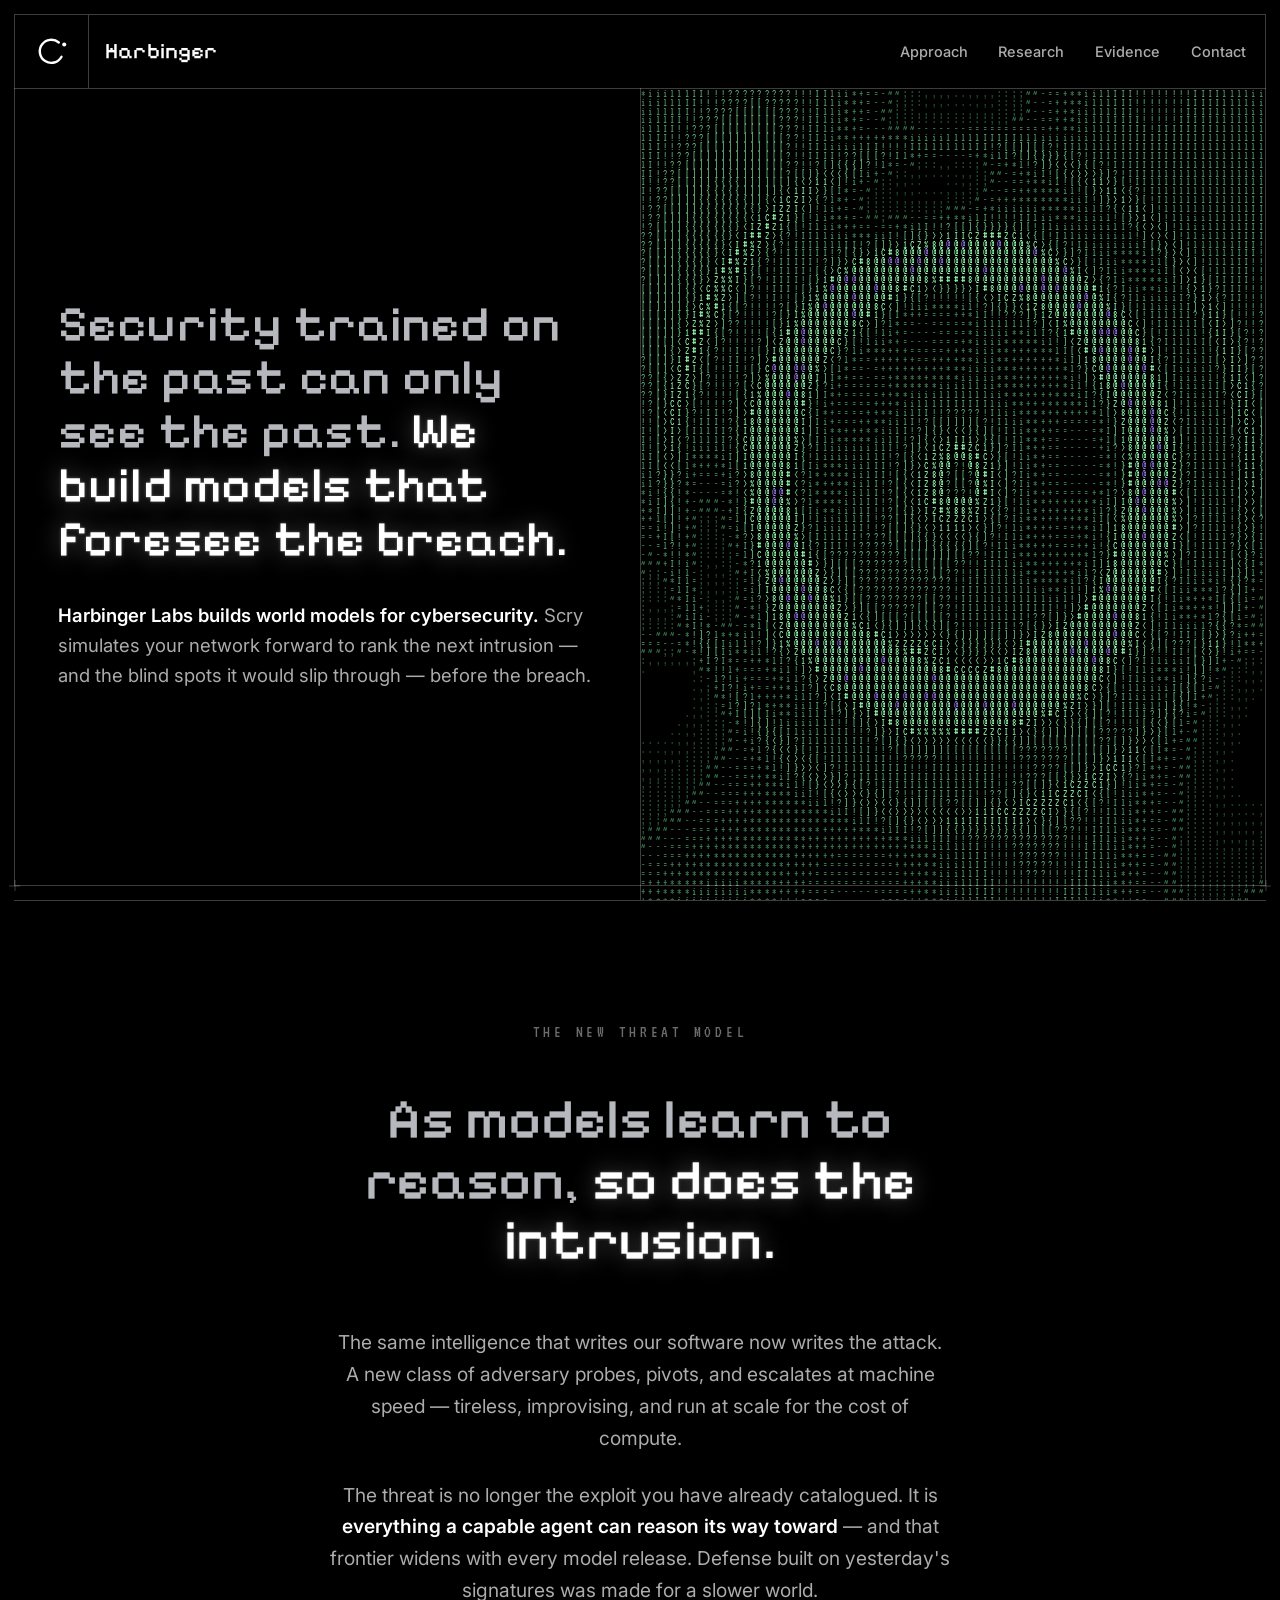
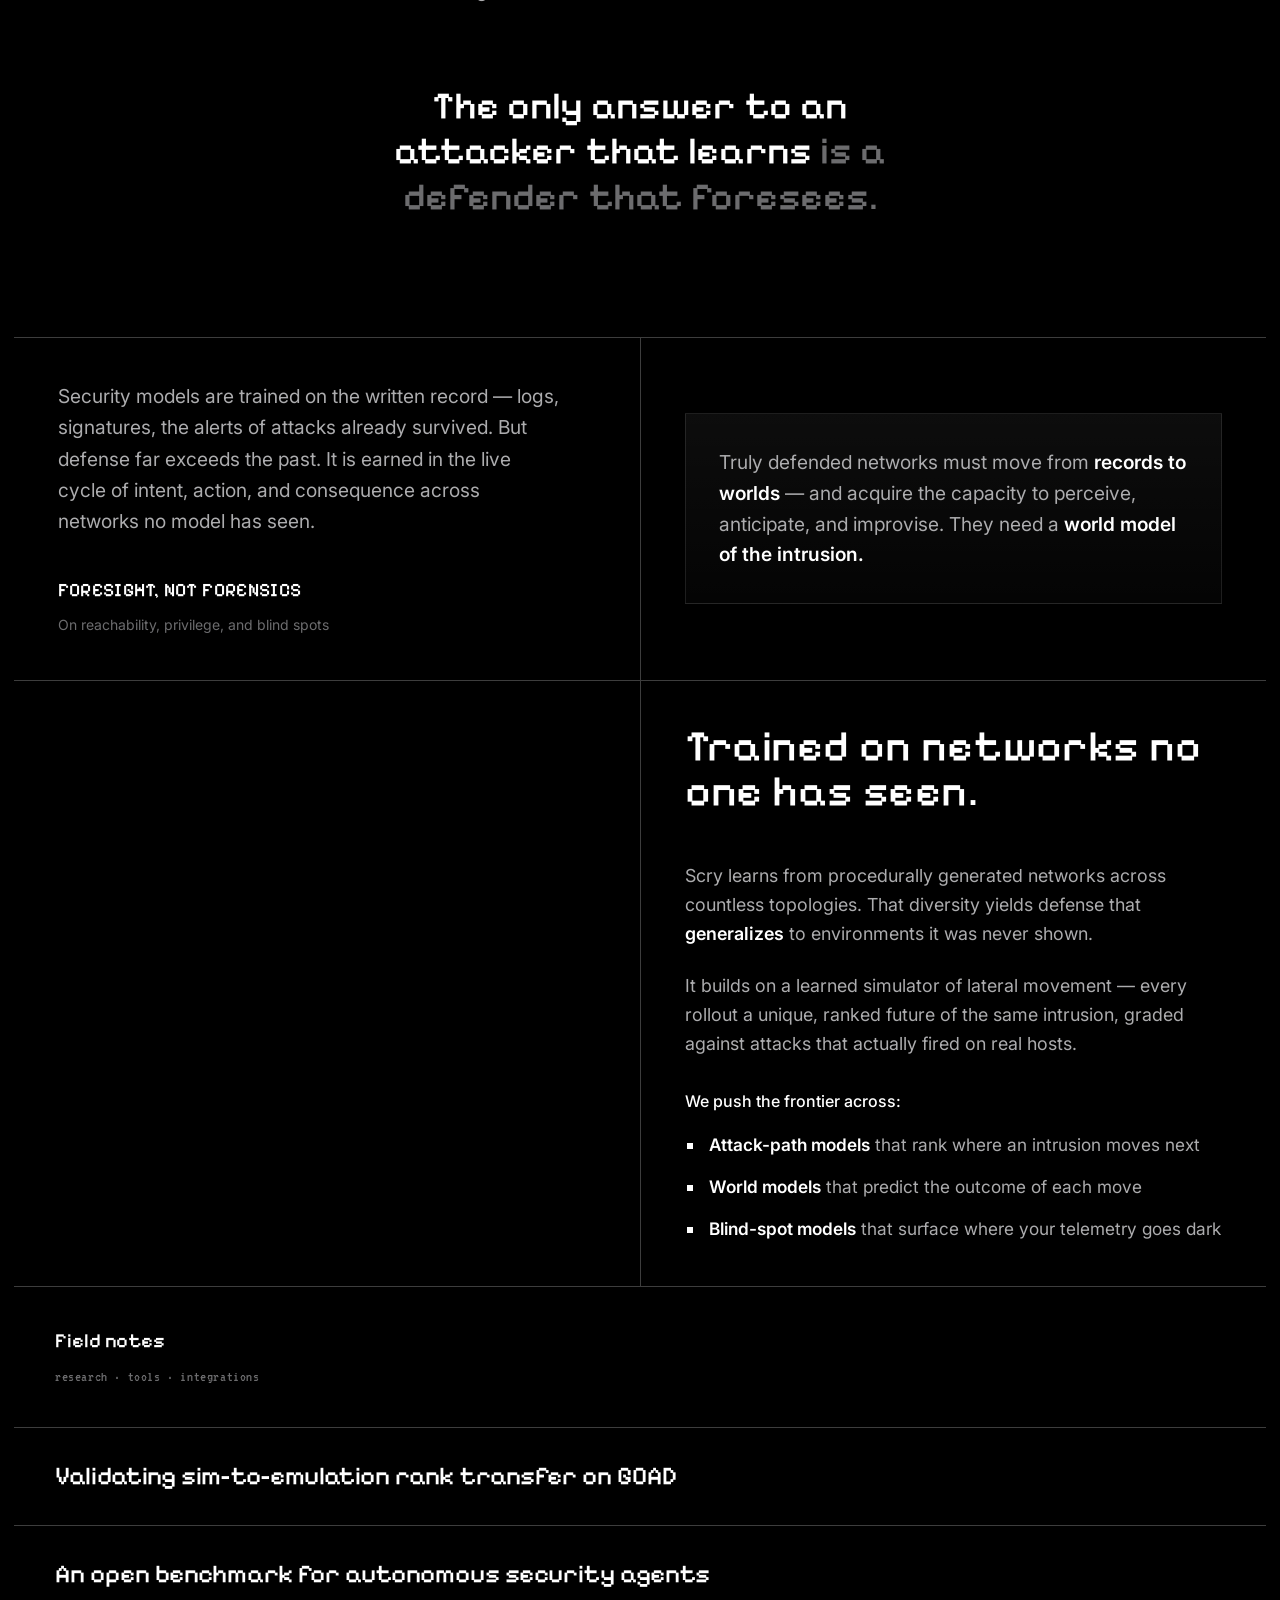
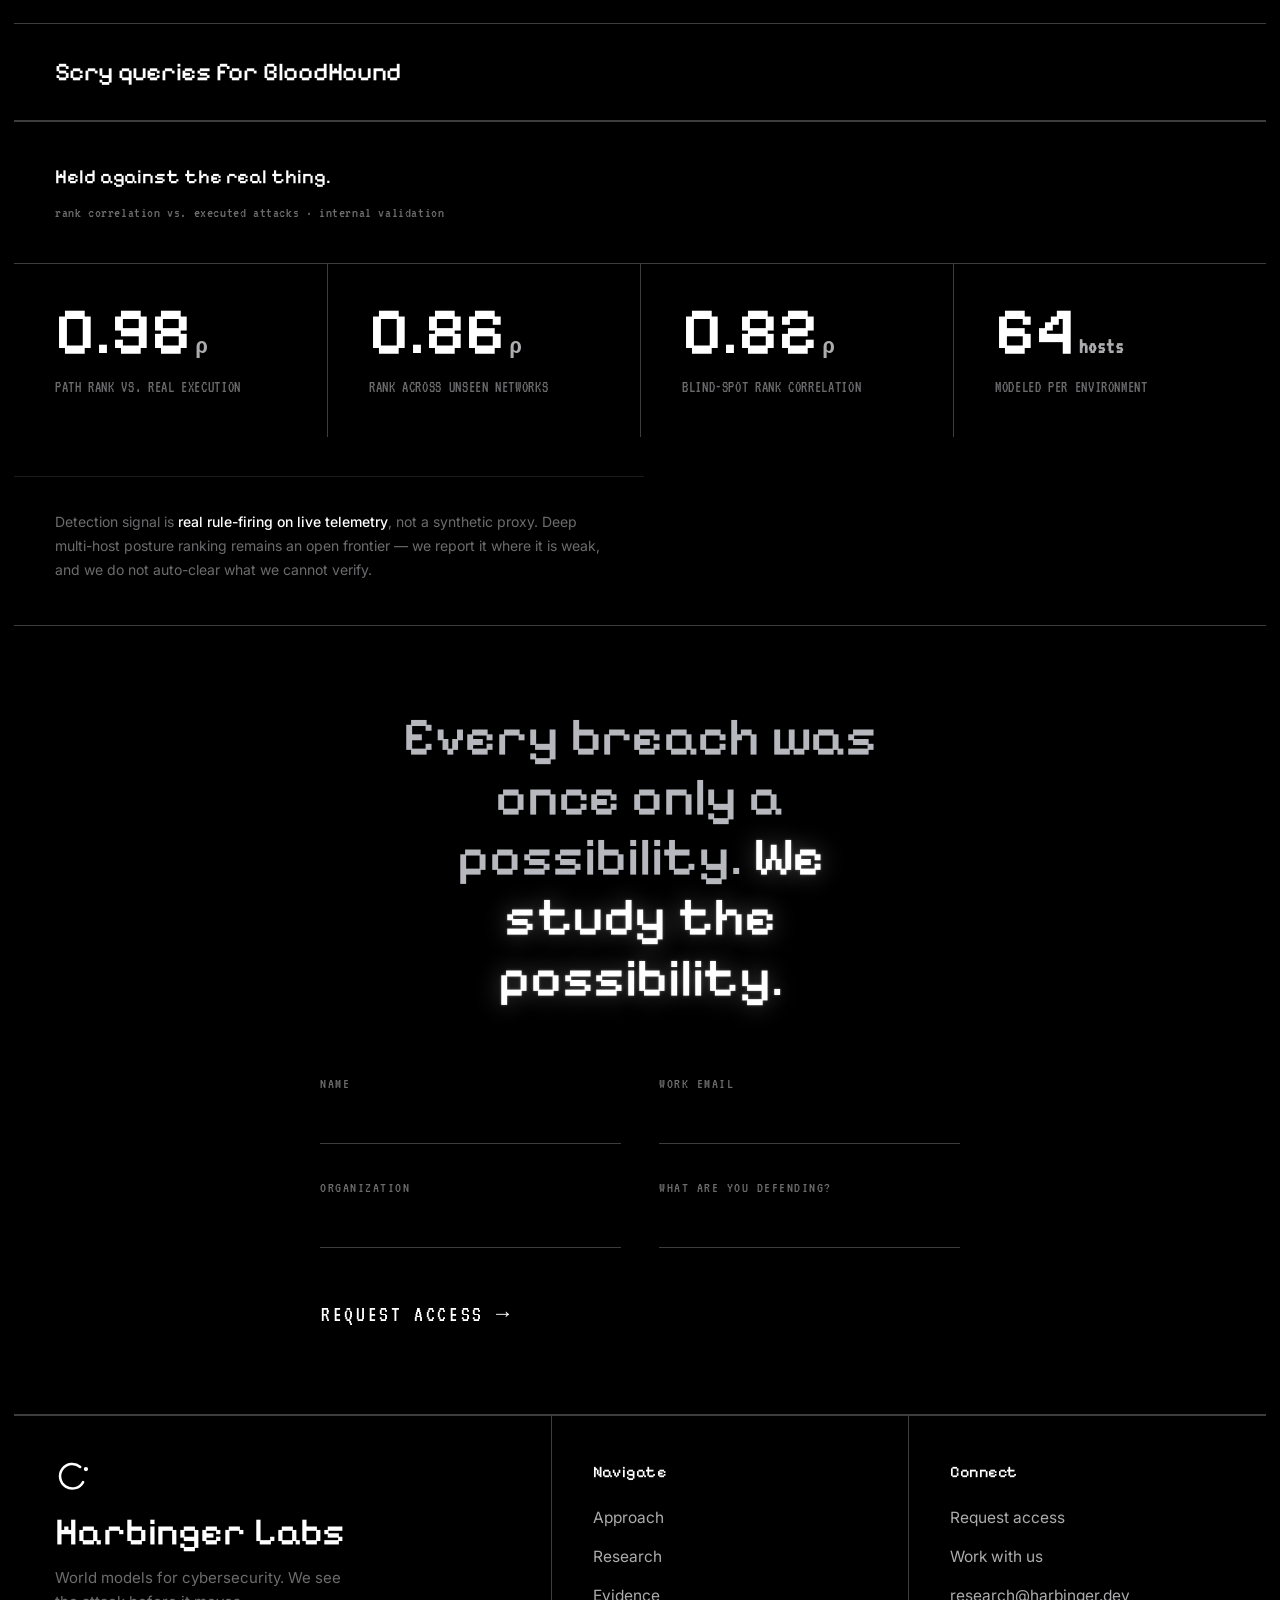
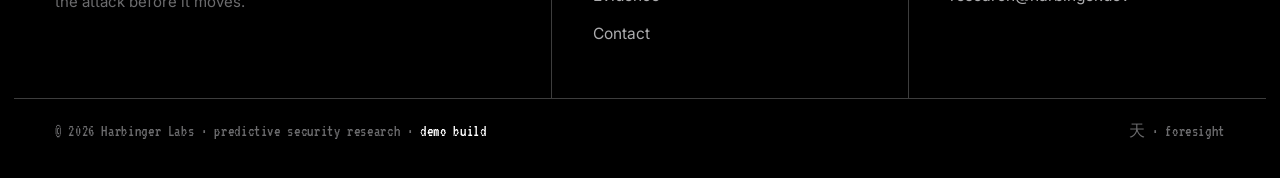
==== commit 45766f2c: "Network-graph panel, access form + minimalist CTA, decrypt stats, center-line scoped to splits, bran" ====
--- a/index.html
+++ b/index.html
@@ -216,6 +216,23 @@
   }
   .why__punch span{ color:var(--faint); }
 
+  /* ============ CONTACT / FORM ============ */
+  .contact{ min-height:78vh; display:flex; flex-direction:column; align-items:center; justify-content:center; text-align:center; padding:clamp(48px,9vh,110px) var(--gut); }
+  .form{ margin-top:clamp(40px,5vw,66px); width:100%; max-width:640px; text-align:left; }
+  .form__grid{ display:grid; grid-template-columns:1fr 1fr; gap:clamp(22px,2.6vw,32px) clamp(26px,3vw,44px); }
+  @media(max-width:560px){ .form__grid{ grid-template-columns:1fr; } }
+  .field{ display:flex; flex-direction:column; gap:9px; }
+  .field span{ font-family:var(--term); font-size:15px; letter-spacing:.1em; text-transform:uppercase; color:var(--faint); }
+  .field input{ background:transparent; border:0; border-bottom:1px solid var(--line); color:#fff; font-family:var(--body); font-size:17px; padding:9px 2px; transition:border-color .3s var(--ease); }
+  .field input:focus{ outline:none; border-color:#fff; }
+  .field input.bad{ border-color:#E2685F; }
+  .link-btn{ margin-top:clamp(32px,3.8vw,48px); display:inline-flex; align-items:center; gap:12px; background:none; border:0; cursor:pointer; color:#fff; font-family:var(--term); font-size:22px; letter-spacing:.12em; text-transform:uppercase; padding:6px 1px; position:relative; }
+  .link-btn::after{ content:""; position:absolute; left:0; bottom:0; height:1px; width:100%; background:#fff; transform:scaleX(0); transform-origin:right; transition:transform .35s var(--ease); }
+  .link-btn:hover::after{ transform:scaleX(1); transform-origin:left; }
+  .link-btn__arr{ transition:transform .35s var(--ease); }
+  .link-btn:hover .link-btn__arr{ transform:translateX(8px); }
+  .form__done{ margin-top:clamp(32px,4vw,52px); font-family:var(--term); font-size:21px; letter-spacing:.04em; color:var(--ink-2); }
+
   /* reveals */
   .reveal{ opacity:0; transform:translateY(20px); transition:opacity 1s var(--ease), transform 1s var(--ease); }
   .reveal.in{ opacity:1; transform:none; }
@@ -227,11 +244,9 @@
 <!-- ===== fixed grid ===== -->
 <div class="grid" aria-hidden="true">
   <div class="grid__frame"></div>
-  <div class="grid__v"></div>
   <div class="grid__h"></div>
   <span class="tick tl"></span><span class="tick tr"></span>
   <span class="tick bl"></span><span class="tick br"></span>
-  <span class="tick ct"></span>
 </div>
 
 <!-- ===== nav ===== -->
@@ -244,7 +259,7 @@
           <circle cx="86" cy="28" r="6" fill="#fff"/>
         </svg>
       </span>
-      <span class="nav__name">Harbinger Labs</span>
+      <span class="nav__name">Harbinger</span>
     </a>
     <div class="nav__links">
       <a href="#approach">Approach</a>
@@ -262,7 +277,7 @@
     <div class="split split--tall">
       <div class="cell cell--text cell--center">
         <h1 class="hero__title"><span class="setup">Security trained on the past can only see the past.</span> <span class="key">We build models that foresee the breach.</span></h1>
-        <p class="hero__sub"><b>Harbinger Labs builds world models for cybersecurity.</b> Scry learns a network as a place it can simulate forward — and ranks how an intrusion will move through it, and where your sensors go blind, before the breach happens.</p>
+        <p class="hero__sub"><b>Harbinger Labs builds world models for cybersecurity.</b> Scry simulates your network forward to rank the next intrusion — and the blind spots it would slip through — before the breach.</p>
       </div>
       <div class="cell cell--art">
         <canvas class="art" id="art-orb" data-motif="orb" aria-label="Animated ASCII rendering of a scrying eye over a network field."></canvas>
@@ -305,7 +320,7 @@
   <section class="panel" id="frontier">
     <div class="split">
       <div class="cell cell--art">
-        <canvas class="art" id="art-city" data-motif="city" aria-label="Animated ASCII rendering of a network as a city of hosts."></canvas>
+        <canvas class="art" id="art-net" data-motif="network" aria-label="Animated ASCII rendering of a network graph with packets traveling between hosts."></canvas>
       </div>
       <div class="cell cell--text cell--center">
         <h2 class="head reveal">Trained on networks no one has seen.</h2>
@@ -317,7 +332,7 @@
         <ul class="bullets reveal">
           <li><b>Attack-path models</b> that rank where an intrusion moves next</li>
           <li><b>World models</b> that predict the outcome of each move</li>
-          <li><b>Blind-spot models</b> that surface where your sensors go dark</li>
+          <li><b>Blind-spot models</b> that surface where your telemetry goes dark</li>
         </ul>
       </div>
     </div>
@@ -332,19 +347,12 @@
     <div class="idx">
       <a class="entry reveal" href="research/goad-validation.html">
         <span class="entry__t">Validating sim-to-emulation rank transfer on GOAD</span>
-        <span class="entry__m">validation note</span>
       </a>
       <a class="entry reveal" href="research/benchmark.html">
         <span class="entry__t">An open benchmark for autonomous security agents</span>
-        <span class="entry__m">benchmark</span>
-      </a>
-      <a class="entry reveal" href="research/harbinger-cli.html">
-        <span class="entry__t">harbinger-cli — score your own network, locally</span>
-        <span class="entry__m">free local tool</span>
       </a>
       <a class="entry reveal" href="research/bloodhound.html">
         <span class="entry__t">Scry queries for BloodHound</span>
-        <span class="entry__m">integration</span>
       </a>
     </div>
   </section>
@@ -366,9 +374,18 @@
 
   <!-- ============ CLOSING / CONTACT ============ -->
   <section class="panel" id="contact">
-    <div class="close">
+    <div class="contact">
       <p class="close__line reveal"><span>Every breach was once only a possibility.</span> <b>We study the possibility.</b></p>
-      <a class="cta reveal" href="mailto:research@harbinger.dev?subject=Access%20to%20Scry"><span class="cta__t">Request access to Scry <span class="cta__arr">→</span></span></a>
+      <form class="form reveal" id="accessForm" novalidate>
+        <div class="form__grid">
+          <label class="field"><span>Name</span><input name="name" type="text" autocomplete="name" required></label>
+          <label class="field"><span>Work email</span><input name="email" type="email" autocomplete="email" required></label>
+          <label class="field"><span>Organization</span><input name="org" type="text" autocomplete="organization"></label>
+          <label class="field"><span>What are you defending?</span><input name="use" type="text"></label>
+        </div>
+        <button class="link-btn" type="submit"><span class="link-btn__t">Request access</span><span class="link-btn__arr">→</span></button>
+      </form>
+      <p class="form__done" id="formDone" hidden>Request received. We'll reach you at the address you gave.</p>
     </div>
   </section>
 
@@ -383,7 +400,7 @@
           </svg>
         </div>
         <div class="foot__name">Harbinger Labs</div>
-        <p class="foot__tagline">World models for cybersecurity. We study the breach before it happens.</p>
+        <p class="foot__tagline">World models for cybersecurity. We see the attack before it moves.</p>
       </div>
       <div class="foot__cell foot__col">
         <h4>Navigate</h4>
@@ -432,15 +449,21 @@
       ? { base:[26,72,40], hi:[150,255,180], accent:[150,110,235] }
       : { base:[40,58,96], hi:[170,200,255], accent:[255,150,60] };
 
-    let W=0,H=0,cols=0,rows=0,cw=9,ch=11;
+    let W=0,H=0,cols=0,rows=0,cw=9,ch=11,AR=1;
     let _s=20260626; const rnd=()=>{ _s=(_s*1103515245+12345)&0x7fffffff; return _s/0x7fffffff; };
-    const SKY=[]; for(let i=0;i<40;i++) SKY.push(0.30+rnd()*0.62);
+    // network graph (seeded): nodes + nearest-neighbour edges
+    const NODES=[]; for(let i=0;i<11;i++) NODES.push({x:0.10+rnd()*0.80, y:0.10+rnd()*0.80});
+    const EDGES=[];
+    for(let i=0;i<NODES.length;i++){
+      const near=NODES.map((n,j)=>({j,d:(n.x-NODES[i].x)**2+(n.y-NODES[i].y)**2})).filter(o=>o.j!==i).sort((a,b)=>a.d-b.d);
+      for(let k=0;k<2;k++){ const j=near[k].j; if(!EDGES.some(e=>e.a===j&&e.b===i)) EDGES.push({a:i,b:j,phase:rnd()}); }
+    }
 
     function resize(){
       const r=canvas.getBoundingClientRect(); W=Math.max(40,r.width); H=Math.max(40,r.height);
       canvas.width=W*DPR; canvas.height=H*DPR; ctx.setTransform(DPR,0,0,DPR,0,0);
       cw=Math.max(7, Math.min(11, W/86)); ch=cw*1.22;
-      cols=Math.ceil(W/cw); rows=Math.ceil(H/ch);
+      cols=Math.ceil(W/cw); rows=Math.ceil(H/ch); AR=H/W;
       ctx.font=Math.round(cw*1.5)+'px "VT323", monospace';
       ctx.textBaseline='top';
     }
@@ -465,16 +488,27 @@
         v += 0.20*Math.exp(-Math.pow((ny-(cyo+0.30*Math.sin(t*0.5)))/0.018,2));       // scan sweep
         if(d>ringR-0.03 && d<ringR+0.03){ const a=Math.sin((nx*53.1+ny*97.7+t))*43758.5; if(a-Math.floor(a)>0.91) acc=0.92; }
       } else {
-        const hz=0.40;
-        if(ny>hz){
-          const b=Math.floor(nx*SKY.length), h=SKY[b%SKY.length];
-          const top=hz+(1-h)*(1-hz)*0.92;
-          if(ny>top){
-            v += 0.55;
-            const win=((Math.floor(nx*cols)*7 + Math.floor(ny*rows)*13 + b*5))%11;
-            if(win===0){ acc=0.55+0.45*Math.sin(t*1.8+b); }
-          } else { v*=0.42; }
-        } else { v*=0.5 + 0.5*Math.exp(-Math.pow((ny-0.16)/0.2,2)); }
+        // ---- network graph: hosts, links, and packets in flight (pulsing up & down) ----
+        v = 0.08 + 0.10*(0.5+0.5*Math.sin((nx*1.5+ny)*7 - t*0.6));
+        for(let k=0;k<EDGES.length;k++){
+          const A=NODES[EDGES[k].a], B=NODES[EDGES[k].b];
+          const dx=B.x-A.x, dy=B.y-A.y, len2=dx*dx+dy*dy*AR*AR||1e-6;
+          let u=((nx-A.x)*dx+(ny-A.y)*dy*AR*AR)/len2; u=u<0?0:u>1?1:u;
+          const pd=Math.hypot(nx-(A.x+dx*u),(ny-(A.y+dy*u))*AR);
+          if(pd<0.013){
+            const e=1-pd/0.013;
+            if(e*0.30>v) v=e*0.30;
+            const pos=((t*0.22)+EDGES[k].phase)%1;
+            const pk=Math.exp(-Math.pow((u-pos)/0.06,2))*e;   // the packet
+            v += pk*0.85; if(pk>acc) acc=pk;
+          }
+        }
+        for(let i=0;i<NODES.length;i++){
+          const dd=Math.hypot(nx-NODES[i].x,(ny-NODES[i].y)*AR);
+          const pulse=0.6+0.4*Math.sin(t*1.0 + i*0.9);        // host brightness breathes
+          v += Math.exp(-Math.pow(dd/0.019,2))*pulse;
+          v += 0.35*Math.exp(-Math.pow((dd-0.032)/0.011,2))*pulse;
+        }
       }
       return { v:Math.max(0,Math.min(1,v)), acc:Math.max(0,acc) };
     }
@@ -512,6 +546,43 @@
       vis.observe(canvas);
     }
   }
+  /* evidence numbers: a quiet left-to-right "decrypt" when they enter view */
+  (function stats(){
+    const nums=document.querySelectorAll('.ev__num'); if(!nums.length) return;
+    const run=(el)=>{
+      const t=el.firstChild; if(!t||t.nodeType!==3) return;
+      const target=t.nodeValue;
+      if(REDUCED) return;
+      const g="0123456789"; let i=0;
+      const id=setInterval(()=>{
+        let out="";
+        for(let k=0;k<target.length;k++){ const c=target[k];
+          out += (k<=i||c==='.'||c===' ') ? c : g[(Math.random()*10)|0];
+        }
+        t.nodeValue=out; i+=0.5;
+        if(i>=target.length){ t.nodeValue=target; clearInterval(id); }
+      }, 45);
+    };
+    const o=new IntersectionObserver((es)=>{ es.forEach(e=>{ if(e.isIntersecting){ run(e.target); o.unobserve(e.target); } }); }, {threshold:0.6});
+    nums.forEach(n=>o.observe(n));
+  })();
+
+  /* access form: light validation + inline confirmation */
+  (function accessForm(){
+    const f=document.getElementById('accessForm'); if(!f) return;
+    const ok=(v)=>/^[^@\s]+@[^@\s]+\.[^@\s]+$/.test(v);
+    f.addEventListener('submit',(e)=>{
+      e.preventDefault();
+      const name=f.name.value.trim(), email=f.email.value.trim();
+      f.name.classList.toggle('bad', !name);
+      f.email.classList.toggle('bad', !ok(email));
+      if(!name || !ok(email)) return;
+      f.hidden=true;
+      const done=document.getElementById('formDone'); if(done) done.hidden=false;
+    });
+    [f.name,f.email].forEach(i=> i.addEventListener('input',()=> i.classList.remove('bad')));
+  })();
+
   document.querySelectorAll('.art').forEach(makeAscii);
 </script>
 </body>
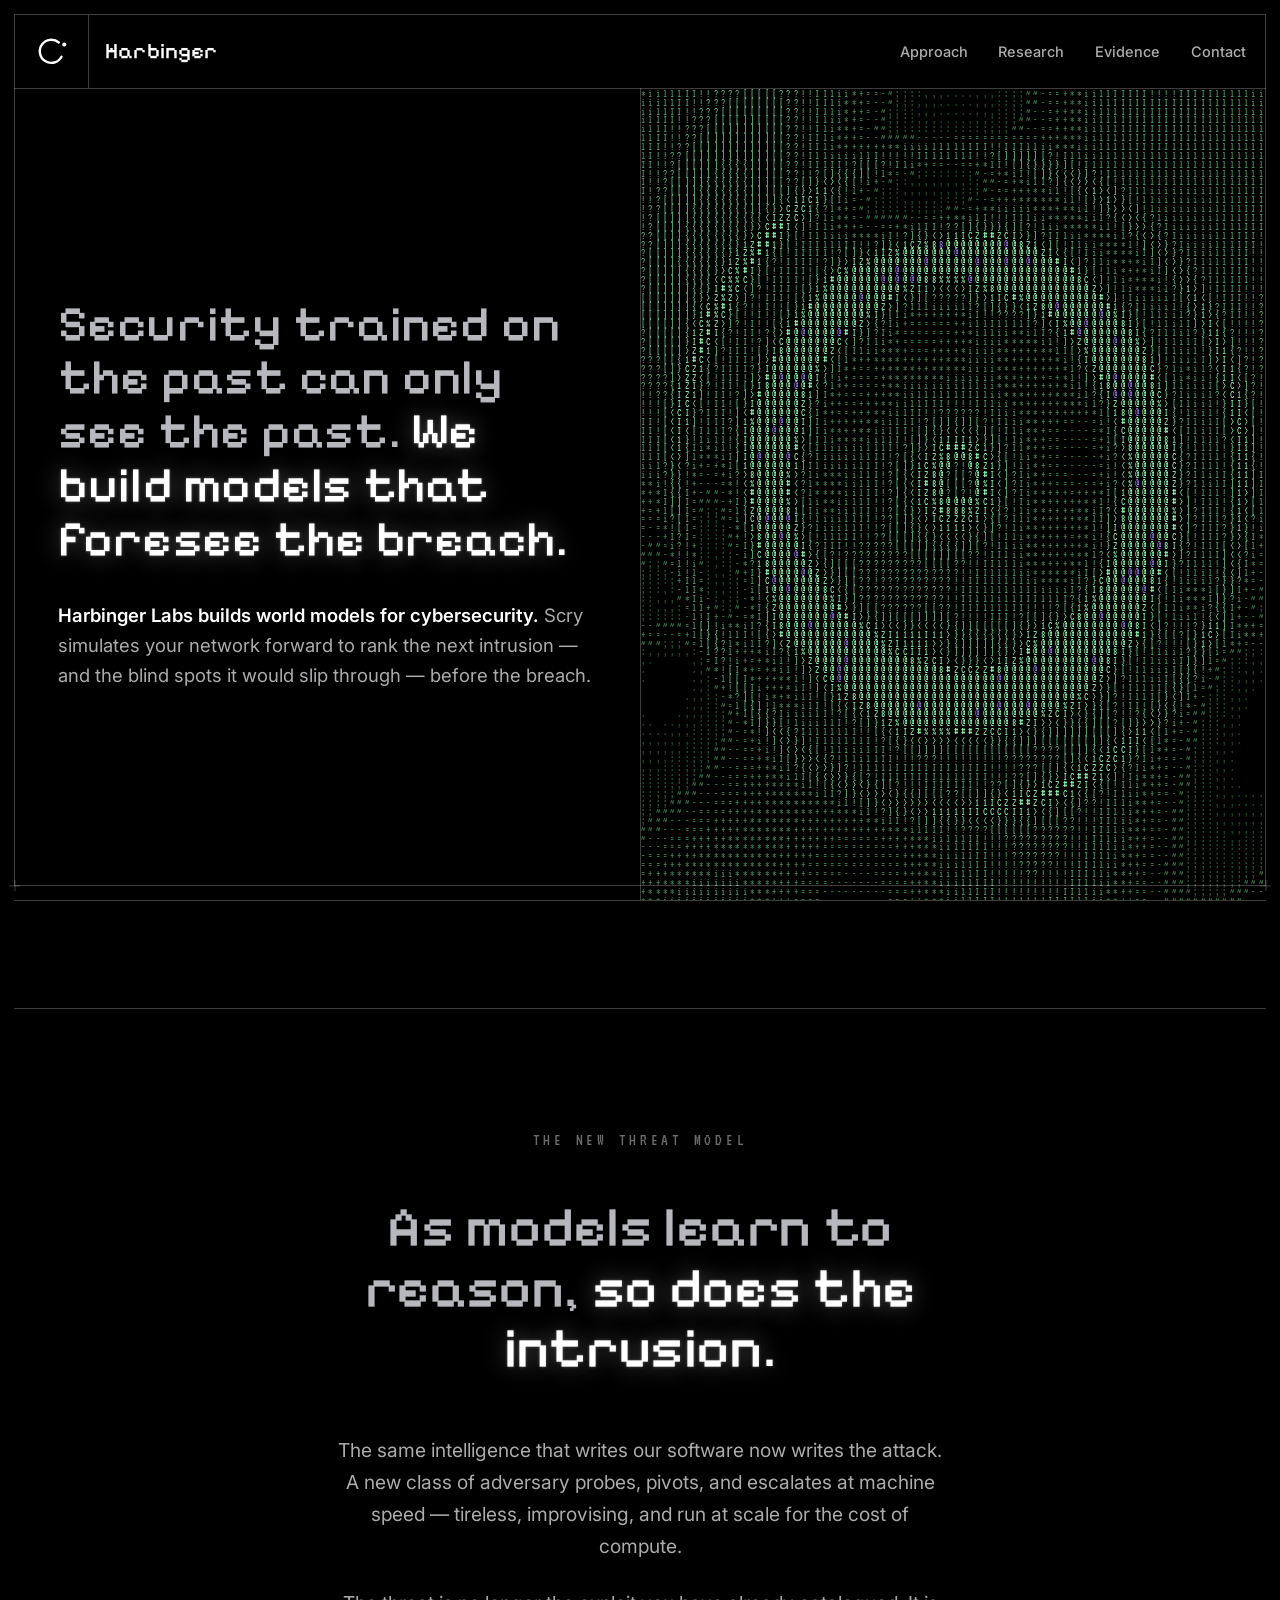
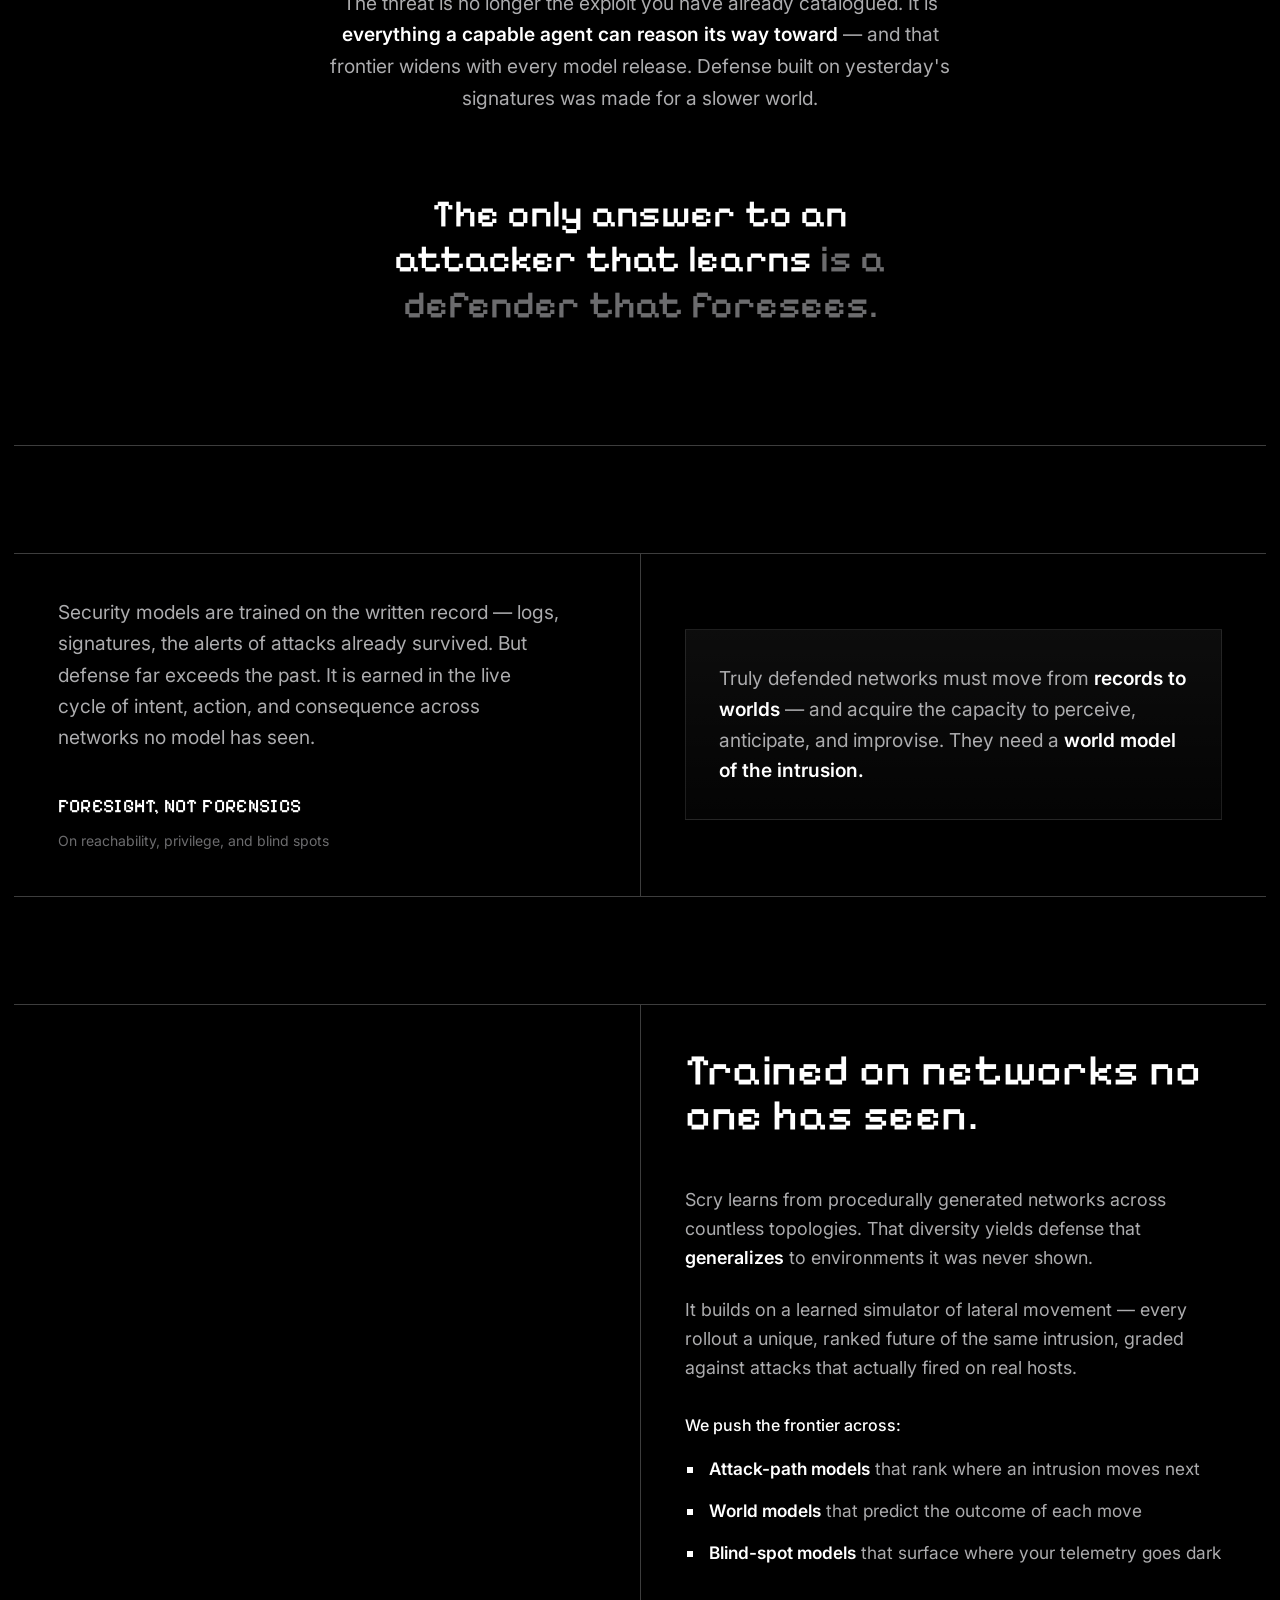
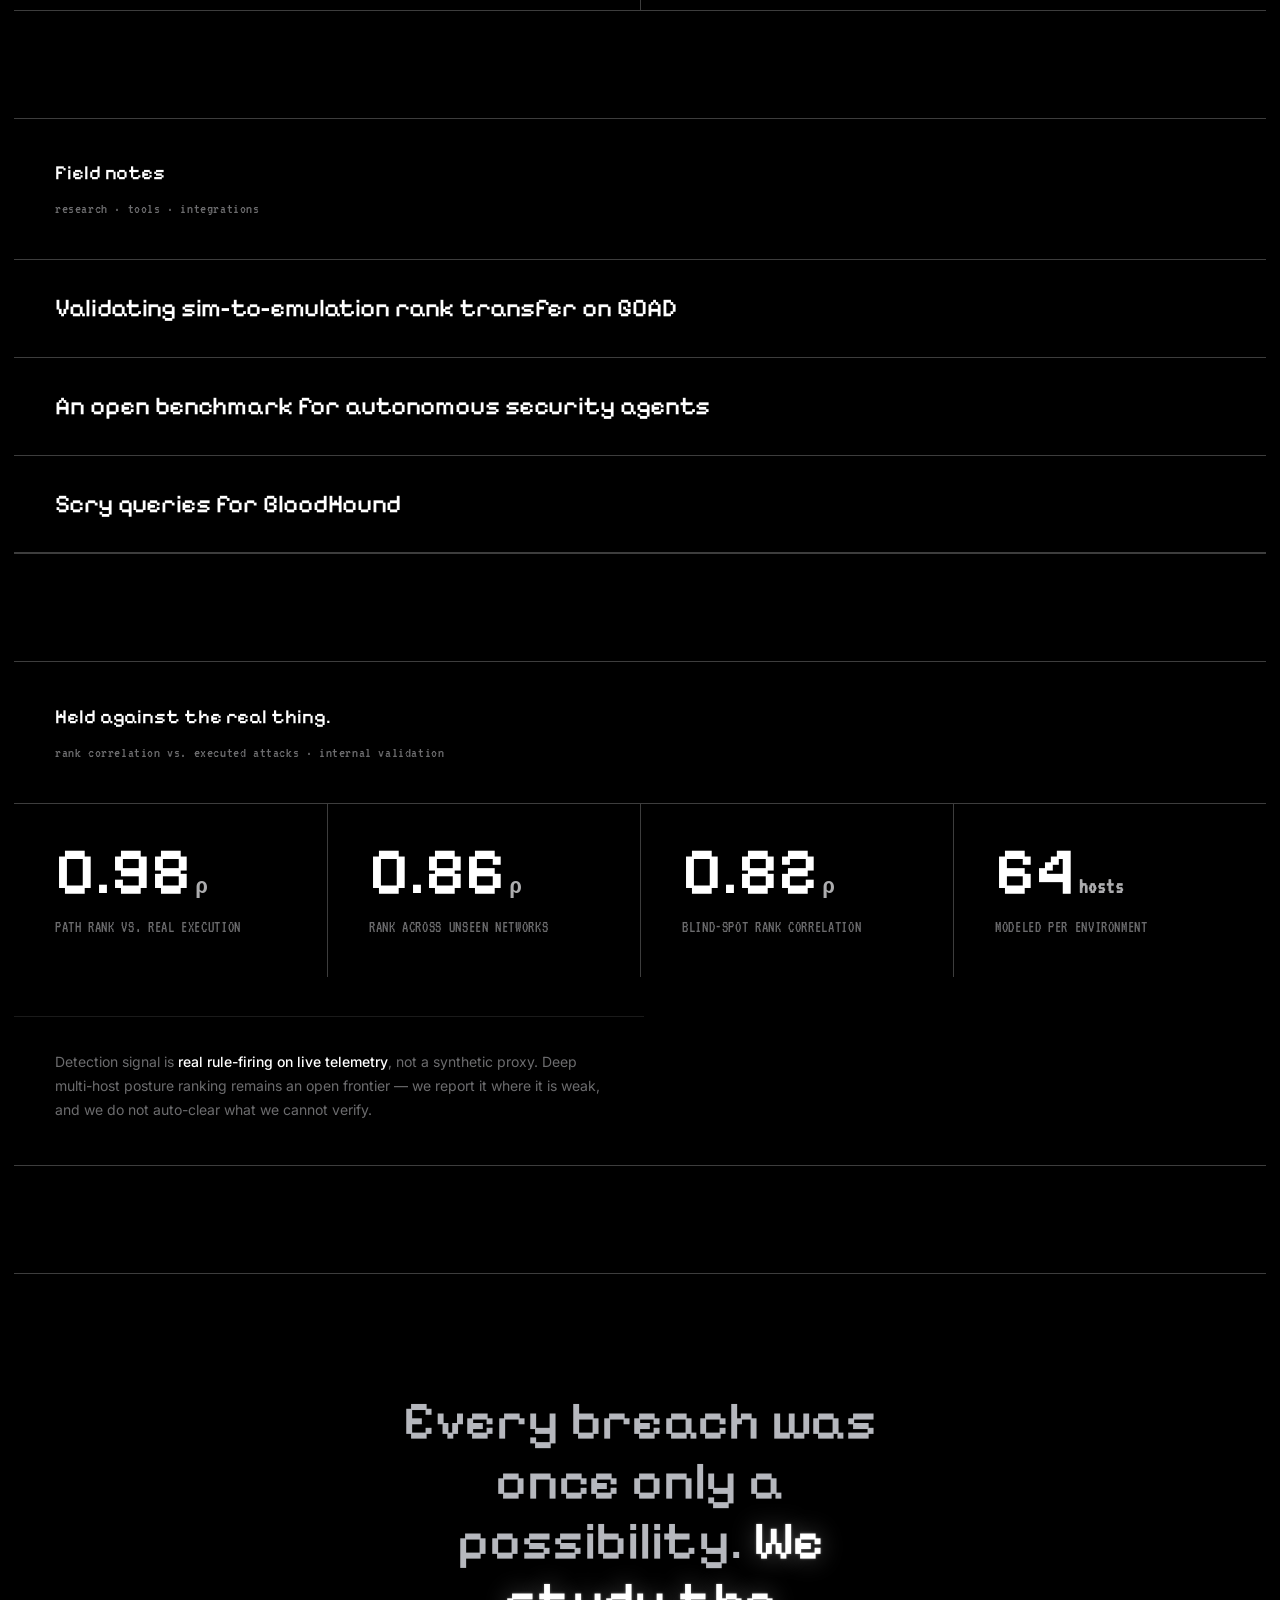
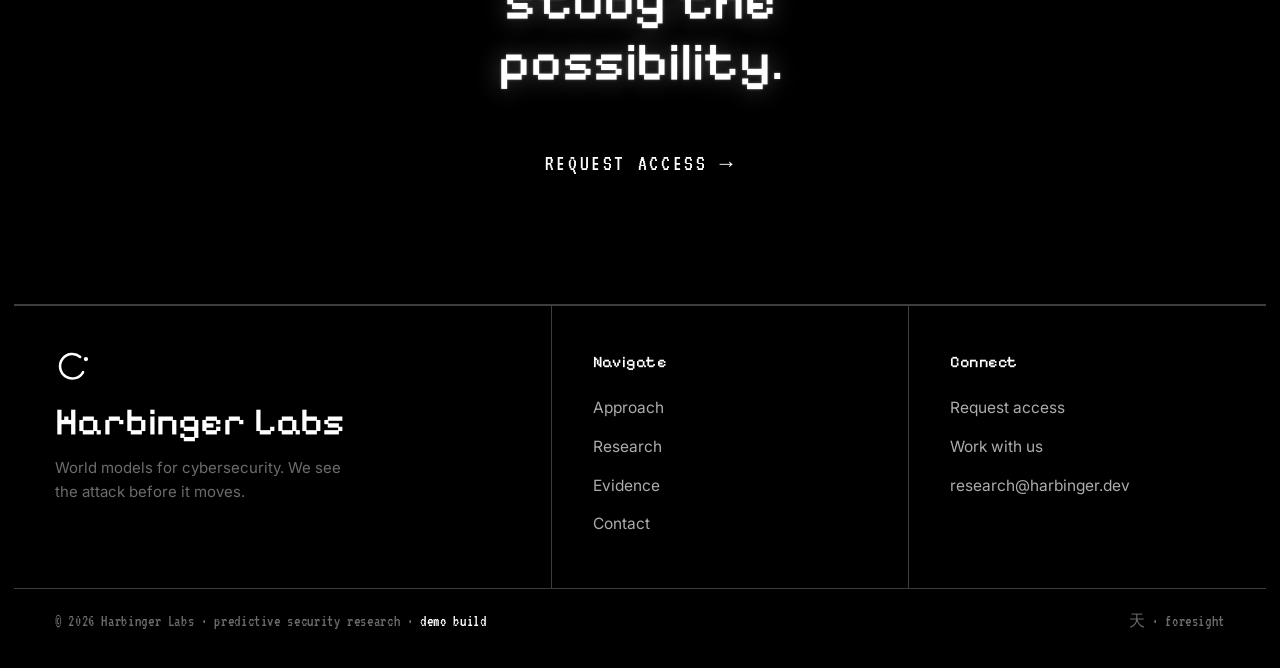
==== commit ead59675: "Revert to cityscape, separate access page + section spacers, code blocks + framed callout in article" ====
--- a/index.html
+++ b/index.html
@@ -86,6 +86,7 @@
   /* ============ LAYOUT SHELL ============ */
   .shell{ position:relative; z-index:5; padding:var(--frame); padding-top:calc(var(--frame) + var(--bar)); }
   .panel{ position:relative; border-bottom:1px solid var(--line); }
+  .spacer{ height:clamp(64px,12vh,150px); border-bottom:1px solid var(--line); }
   .split{ display:grid; grid-template-columns:1fr 1fr; }
   .split--tall{ min-height:calc(100vh - var(--frame) - var(--bar)); }
   @media(max-width:820px){ .split{ grid-template-columns:1fr; } .split--tall{ min-height:0; } }
@@ -285,6 +286,8 @@
     </div>
   </section>
 
+  <div class="spacer"></div>
+
   <!-- ============ WHY NOW ============ -->
   <section class="panel why" id="why">
     <div class="why__wrap">
@@ -297,6 +300,8 @@
       <p class="why__punch reveal">The only answer to an attacker that learns <span>is a defender that foresees.</span></p>
     </div>
   </section>
+
+  <div class="spacer"></div>
 
   <!-- ============ APPROACH / THESIS ============ -->
   <section class="panel" id="approach">
@@ -315,6 +320,8 @@
       </div>
     </div>
   </section>
+
+  <div class="spacer"></div>
 
   <!-- ============ FRONTIER ============ -->
   <section class="panel" id="frontier">
@@ -338,6 +345,8 @@
     </div>
   </section>
 
+  <div class="spacer"></div>
+
   <!-- ============ RESEARCH / FIELD NOTES ============ -->
   <section class="panel" id="research">
     <div class="ev__head reveal">
@@ -357,6 +366,8 @@
     </div>
   </section>
 
+  <div class="spacer"></div>
+
   <!-- ============ EVIDENCE ============ -->
   <section class="panel" id="evidence">
     <div class="ev__head reveal">
@@ -372,20 +383,13 @@
     <p class="ev__note reveal">Detection signal is <b>real rule-firing on live telemetry</b>, not a synthetic proxy. Deep multi-host posture ranking remains an open frontier — we report it where it is weak, and we do not auto-clear what we cannot verify.</p>
   </section>
 
+  <div class="spacer"></div>
+
   <!-- ============ CLOSING / CONTACT ============ -->
   <section class="panel" id="contact">
-    <div class="contact">
+    <div class="close">
       <p class="close__line reveal"><span>Every breach was once only a possibility.</span> <b>We study the possibility.</b></p>
-      <form class="form reveal" id="accessForm" novalidate>
-        <div class="form__grid">
-          <label class="field"><span>Name</span><input name="name" type="text" autocomplete="name" required></label>
-          <label class="field"><span>Work email</span><input name="email" type="email" autocomplete="email" required></label>
-          <label class="field"><span>Organization</span><input name="org" type="text" autocomplete="organization"></label>
-          <label class="field"><span>What are you defending?</span><input name="use" type="text"></label>
-        </div>
-        <button class="link-btn" type="submit"><span class="link-btn__t">Request access</span><span class="link-btn__arr">→</span></button>
-      </form>
-      <p class="form__done" id="formDone" hidden>Request received. We'll reach you at the address you gave.</p>
+      <a class="link-btn reveal" href="access.html"><span class="link-btn__t">Request access</span><span class="link-btn__arr">→</span></a>
     </div>
   </section>
 
@@ -451,13 +455,7 @@
 
     let W=0,H=0,cols=0,rows=0,cw=9,ch=11,AR=1;
     let _s=20260626; const rnd=()=>{ _s=(_s*1103515245+12345)&0x7fffffff; return _s/0x7fffffff; };
-    // network graph (seeded): nodes + nearest-neighbour edges
-    const NODES=[]; for(let i=0;i<11;i++) NODES.push({x:0.10+rnd()*0.80, y:0.10+rnd()*0.80});
-    const EDGES=[];
-    for(let i=0;i<NODES.length;i++){
-      const near=NODES.map((n,j)=>({j,d:(n.x-NODES[i].x)**2+(n.y-NODES[i].y)**2})).filter(o=>o.j!==i).sort((a,b)=>a.d-b.d);
-      for(let k=0;k<2;k++){ const j=near[k].j; if(!EDGES.some(e=>e.a===j&&e.b===i)) EDGES.push({a:i,b:j,phase:rnd()}); }
-    }
+    const SKY=[]; for(let i=0;i<40;i++) SKY.push(0.30+rnd()*0.62);
 
     function resize(){
       const r=canvas.getBoundingClientRect(); W=Math.max(40,r.width); H=Math.max(40,r.height);
@@ -488,27 +486,16 @@
         v += 0.20*Math.exp(-Math.pow((ny-(cyo+0.30*Math.sin(t*0.5)))/0.018,2));       // scan sweep
         if(d>ringR-0.03 && d<ringR+0.03){ const a=Math.sin((nx*53.1+ny*97.7+t))*43758.5; if(a-Math.floor(a)>0.91) acc=0.92; }
       } else {
-        // ---- network graph: hosts, links, and packets in flight (pulsing up & down) ----
-        v = 0.08 + 0.10*(0.5+0.5*Math.sin((nx*1.5+ny)*7 - t*0.6));
-        for(let k=0;k<EDGES.length;k++){
-          const A=NODES[EDGES[k].a], B=NODES[EDGES[k].b];
-          const dx=B.x-A.x, dy=B.y-A.y, len2=dx*dx+dy*dy*AR*AR||1e-6;
-          let u=((nx-A.x)*dx+(ny-A.y)*dy*AR*AR)/len2; u=u<0?0:u>1?1:u;
-          const pd=Math.hypot(nx-(A.x+dx*u),(ny-(A.y+dy*u))*AR);
-          if(pd<0.013){
-            const e=1-pd/0.013;
-            if(e*0.30>v) v=e*0.30;
-            const pos=((t*0.22)+EDGES[k].phase)%1;
-            const pk=Math.exp(-Math.pow((u-pos)/0.06,2))*e;   // the packet
-            v += pk*0.85; if(pk>acc) acc=pk;
-          }
-        }
-        for(let i=0;i<NODES.length;i++){
-          const dd=Math.hypot(nx-NODES[i].x,(ny-NODES[i].y)*AR);
-          const pulse=0.6+0.4*Math.sin(t*1.0 + i*0.9);        // host brightness breathes
-          v += Math.exp(-Math.pow(dd/0.019,2))*pulse;
-          v += 0.35*Math.exp(-Math.pow((dd-0.032)/0.011,2))*pulse;
-        }
+        const hz=0.40;
+        if(ny>hz){
+          const b=Math.floor(nx*SKY.length), h=SKY[b%SKY.length];
+          const top=hz+(1-h)*(1-hz)*0.92;
+          if(ny>top){
+            v += 0.55;
+            const win=((Math.floor(nx*cols)*7 + Math.floor(ny*rows)*13 + b*5))%11;
+            if(win===0){ acc=0.55+0.45*Math.sin(t*1.8+b); }
+          } else { v*=0.42; }
+        } else { v*=0.5 + 0.5*Math.exp(-Math.pow((ny-0.16)/0.2,2)); }
       }
       return { v:Math.max(0,Math.min(1,v)), acc:Math.max(0,acc) };
     }
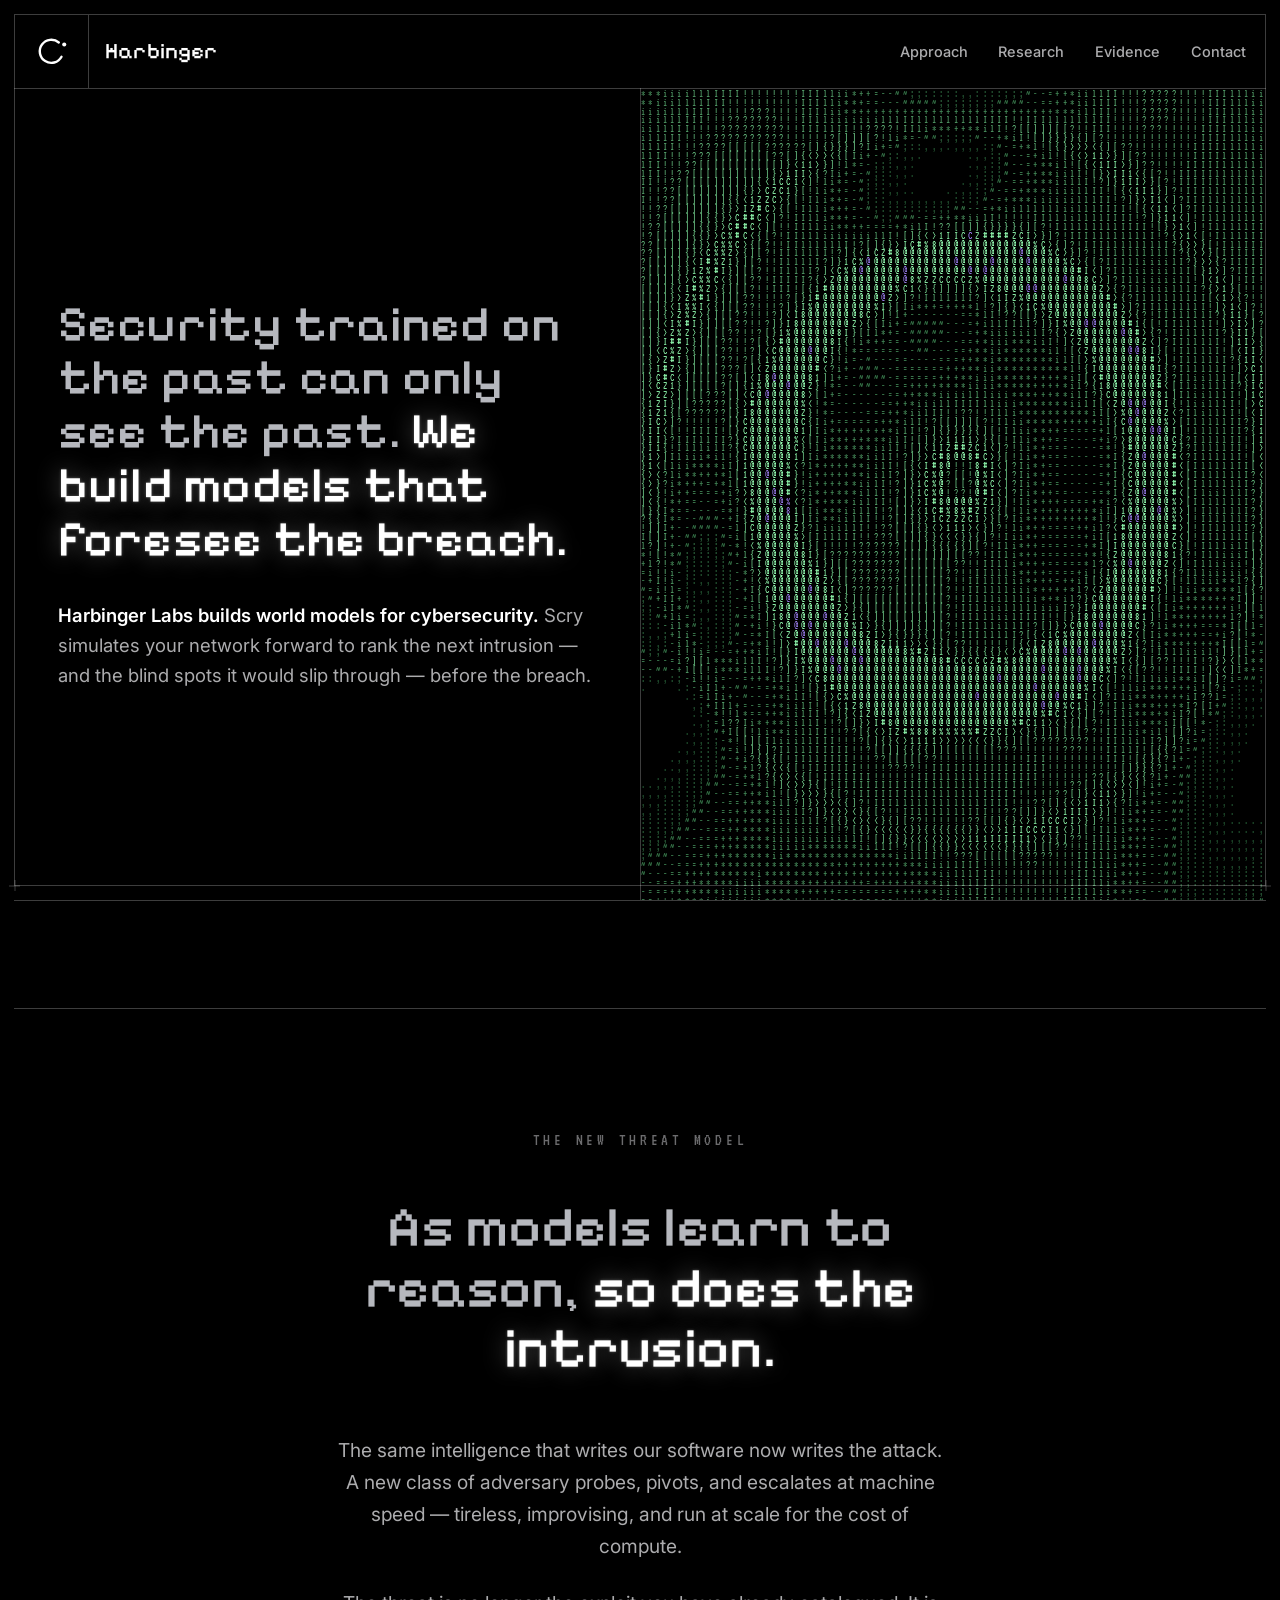
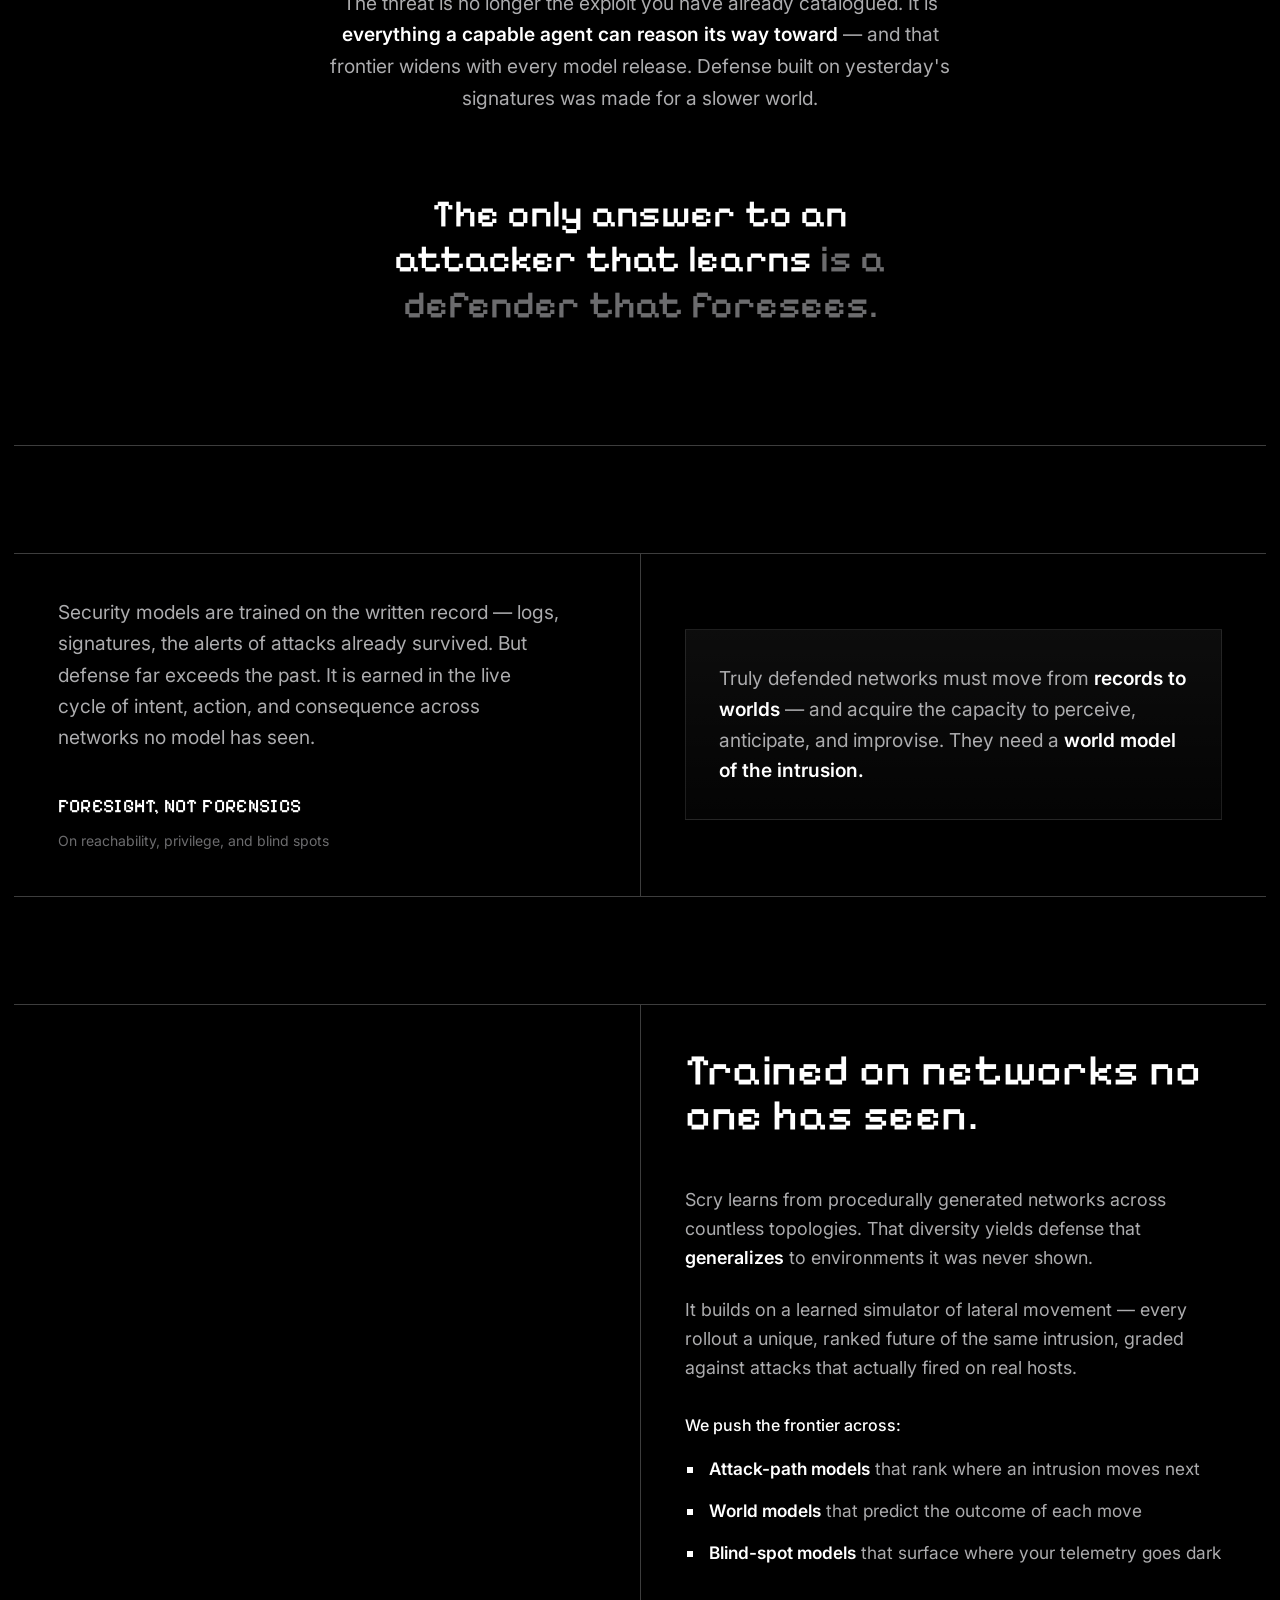
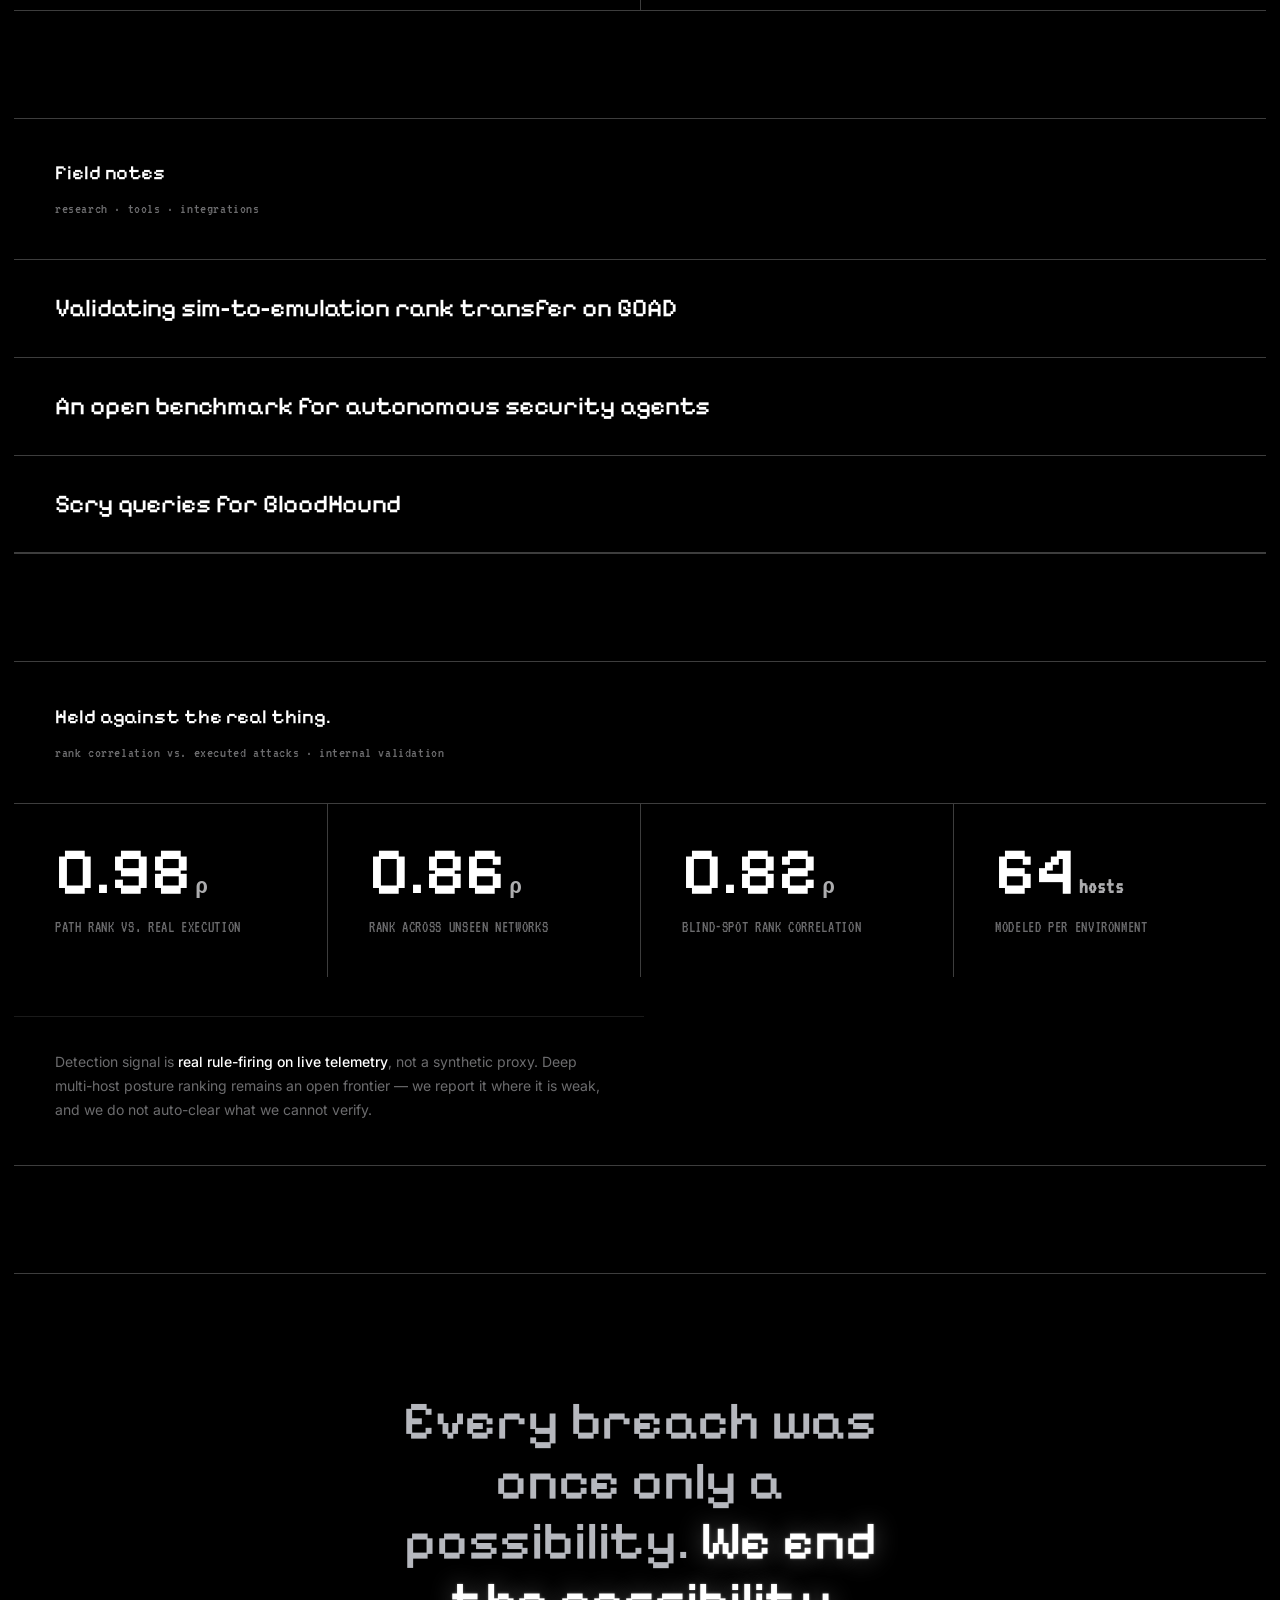
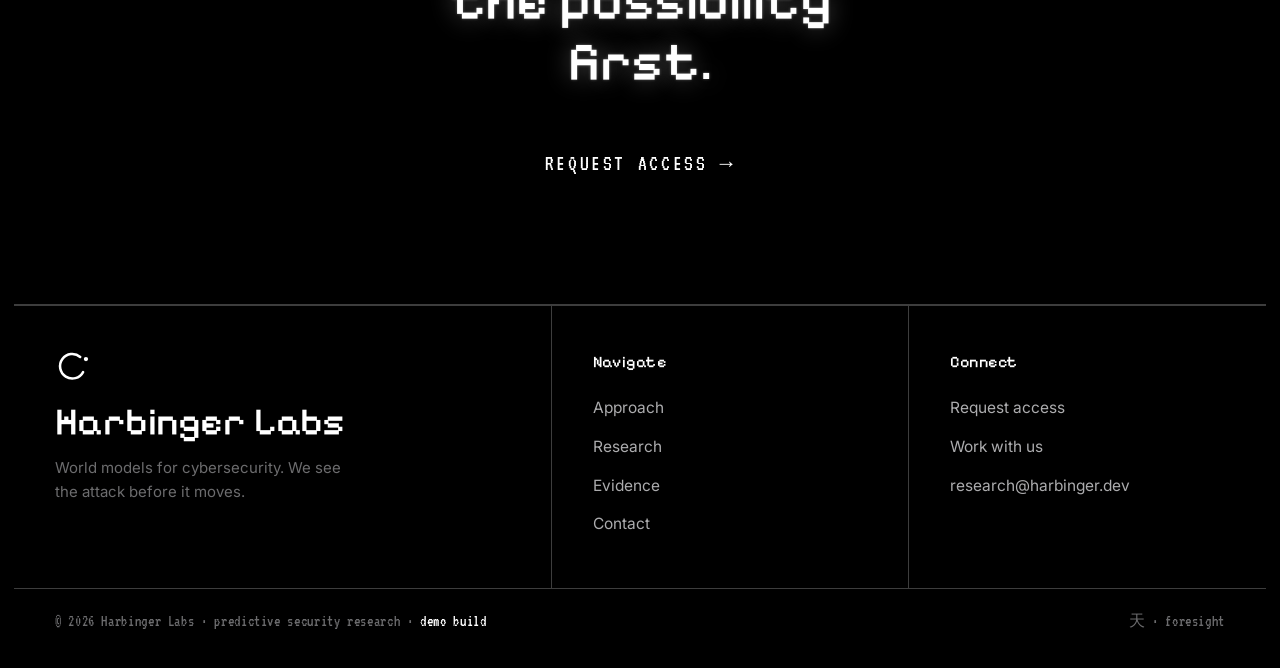
==== commit 287759fc: "Closing line: more preventative wording" ====
--- a/index.html
+++ b/index.html
@@ -388,7 +388,7 @@
   <!-- ============ CLOSING / CONTACT ============ -->
   <section class="panel" id="contact">
     <div class="close">
-      <p class="close__line reveal"><span>Every breach was once only a possibility.</span> <b>We study the possibility.</b></p>
+      <p class="close__line reveal"><span>Every breach was once only a possibility.</span> <b>We end the possibility first.</b></p>
       <a class="link-btn reveal" href="access.html"><span class="link-btn__t">Request access</span><span class="link-btn__arr">→</span></a>
     </div>
   </section>
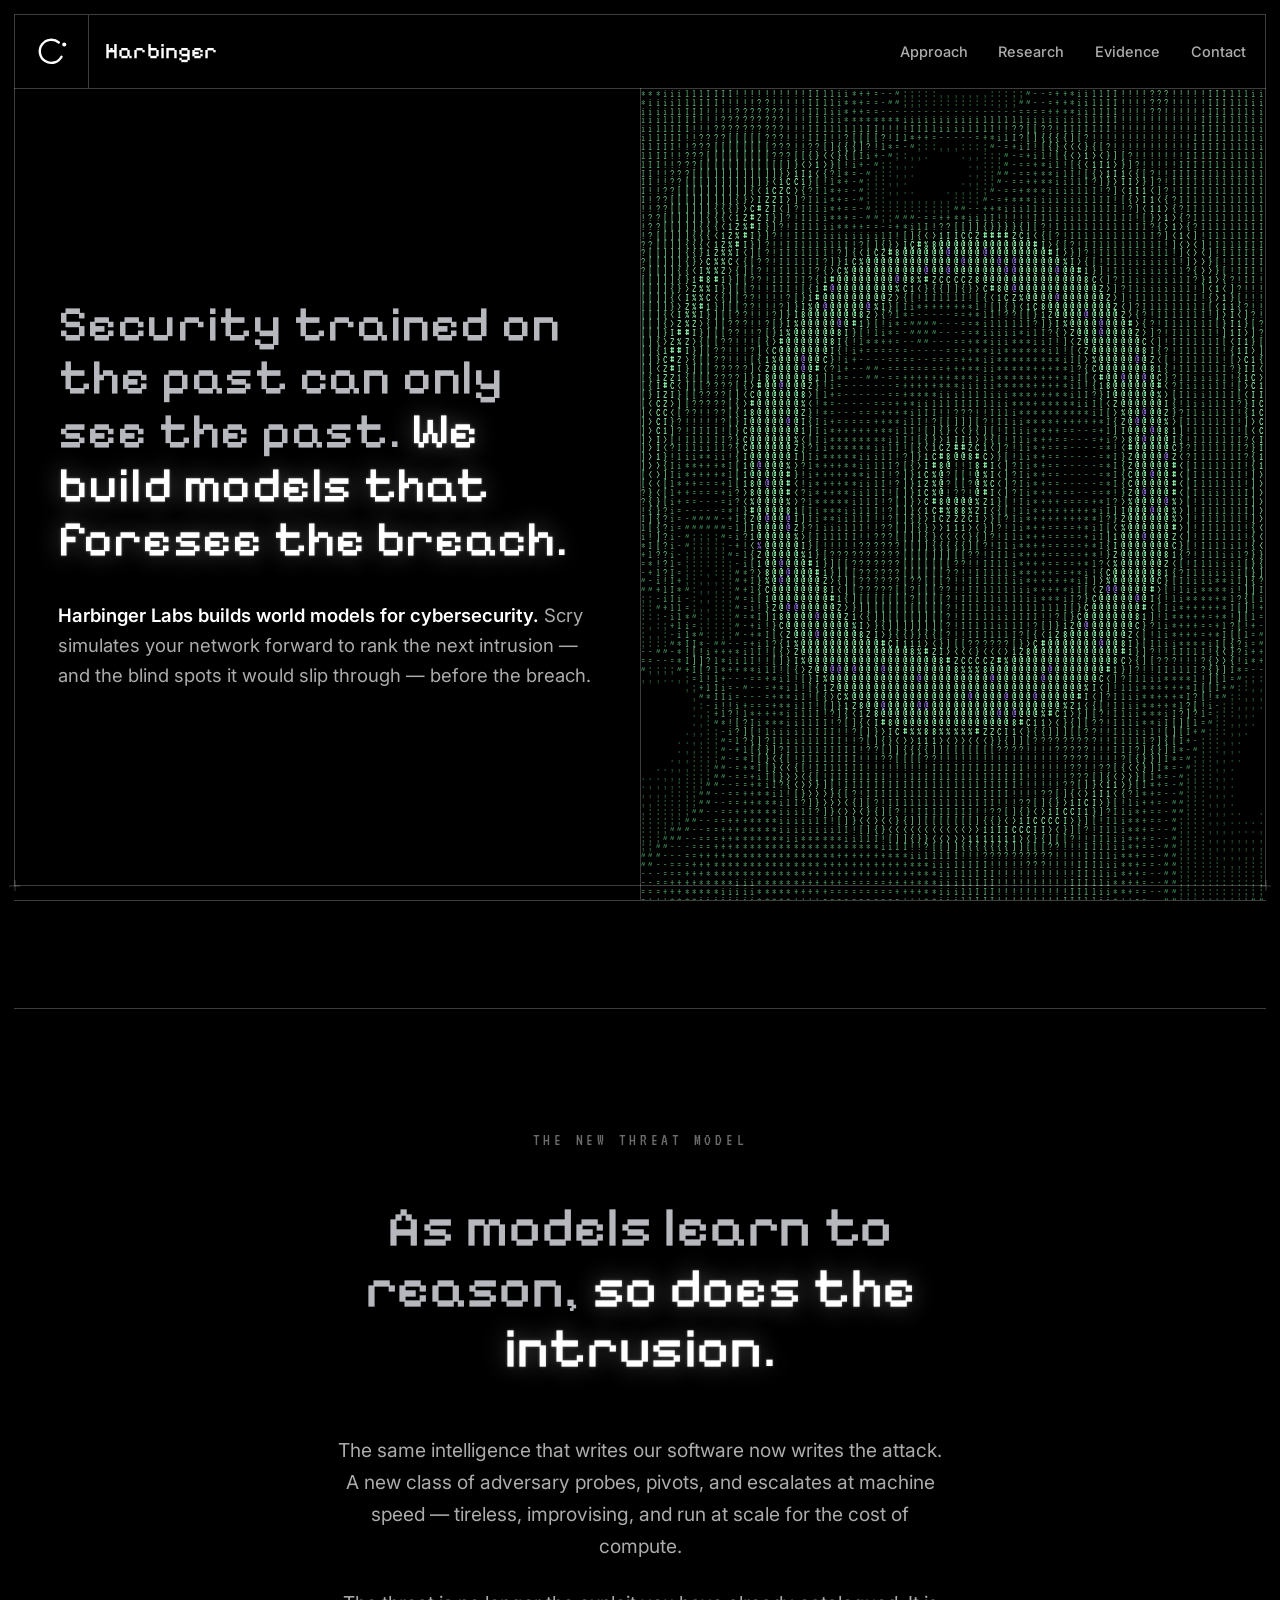
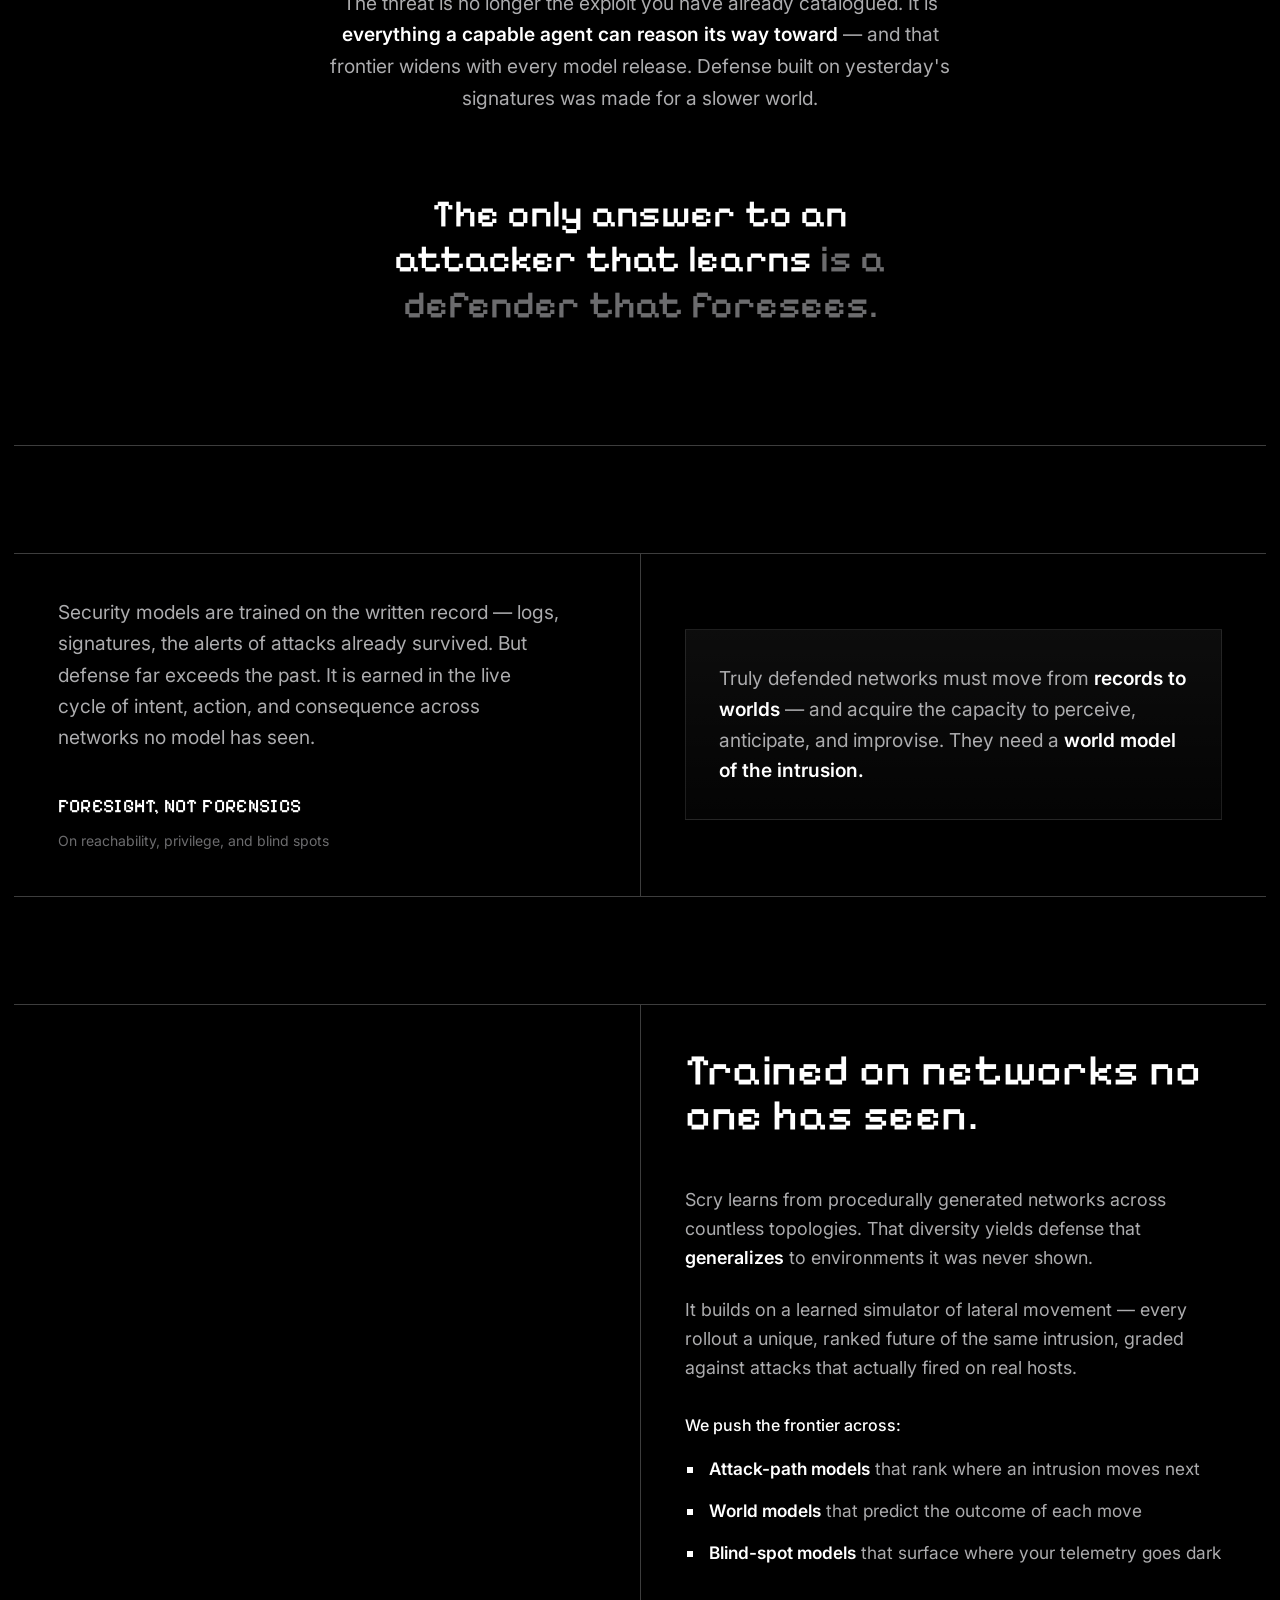
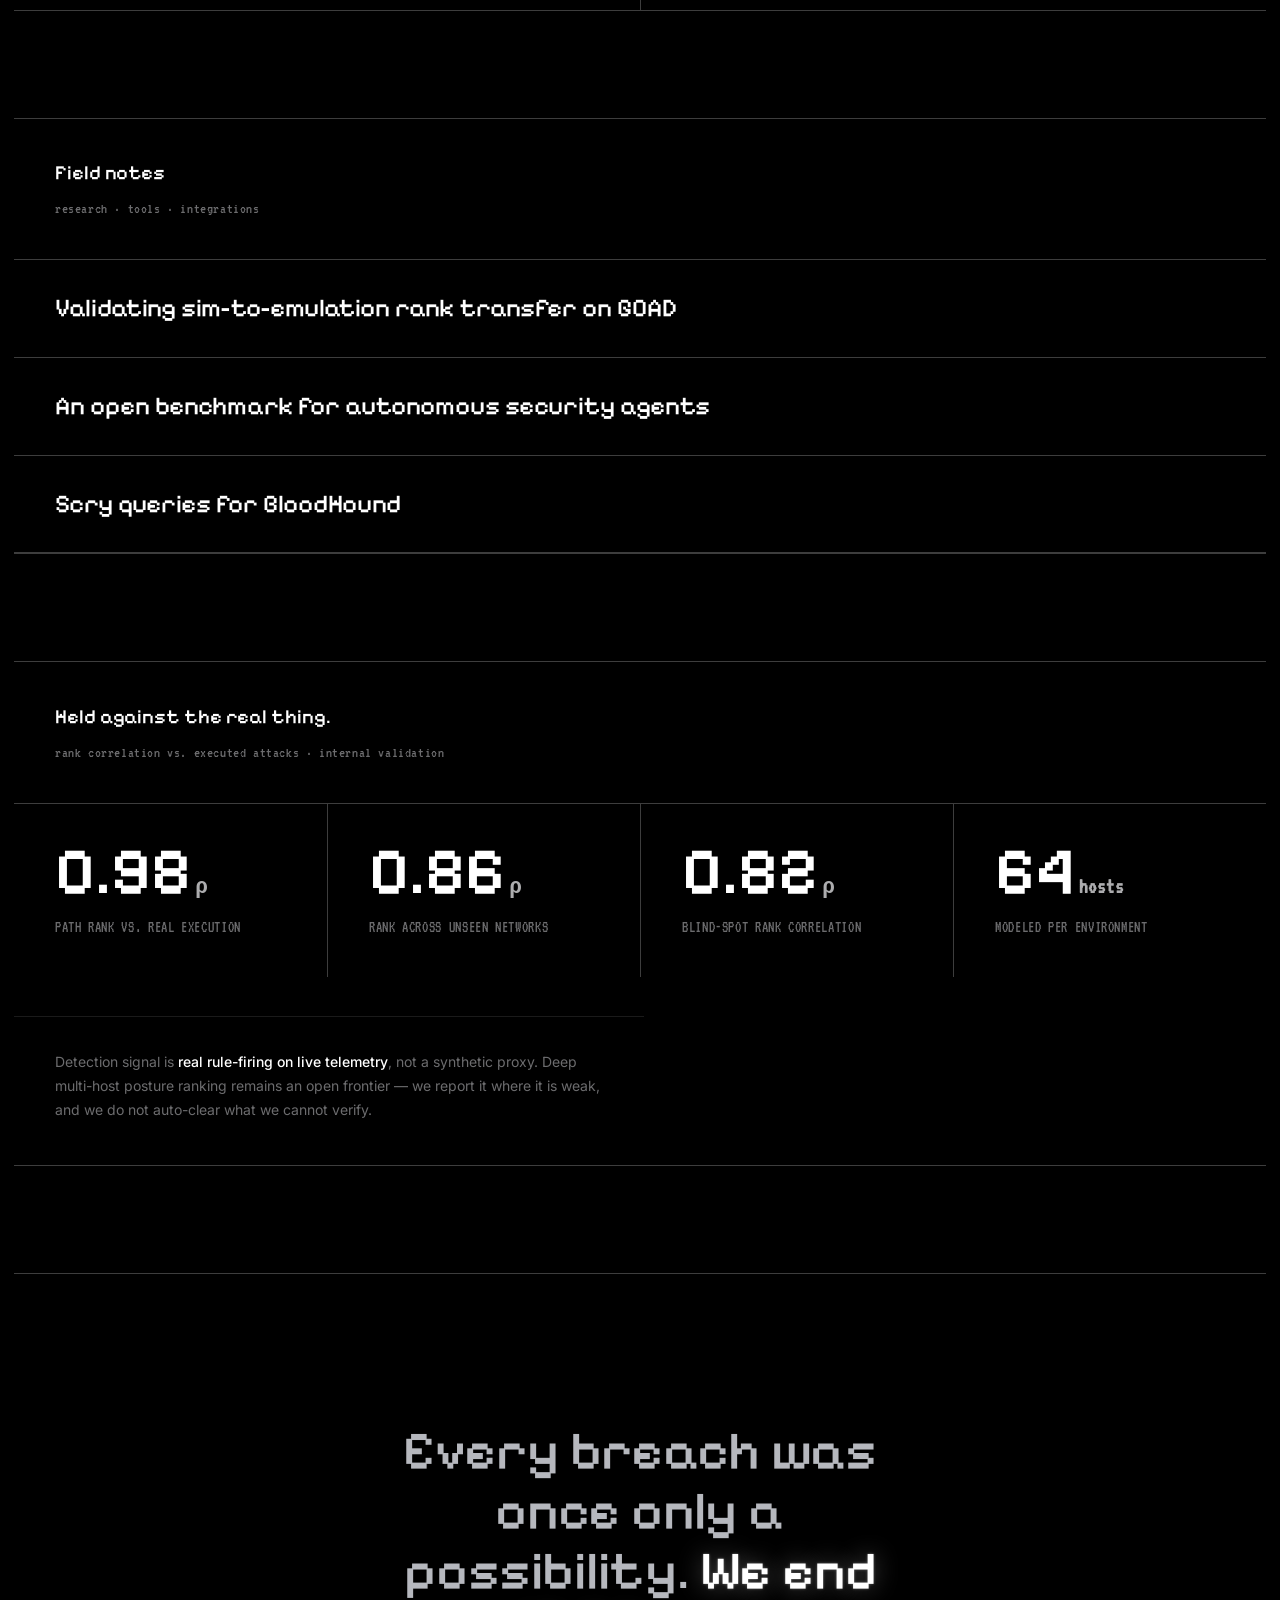
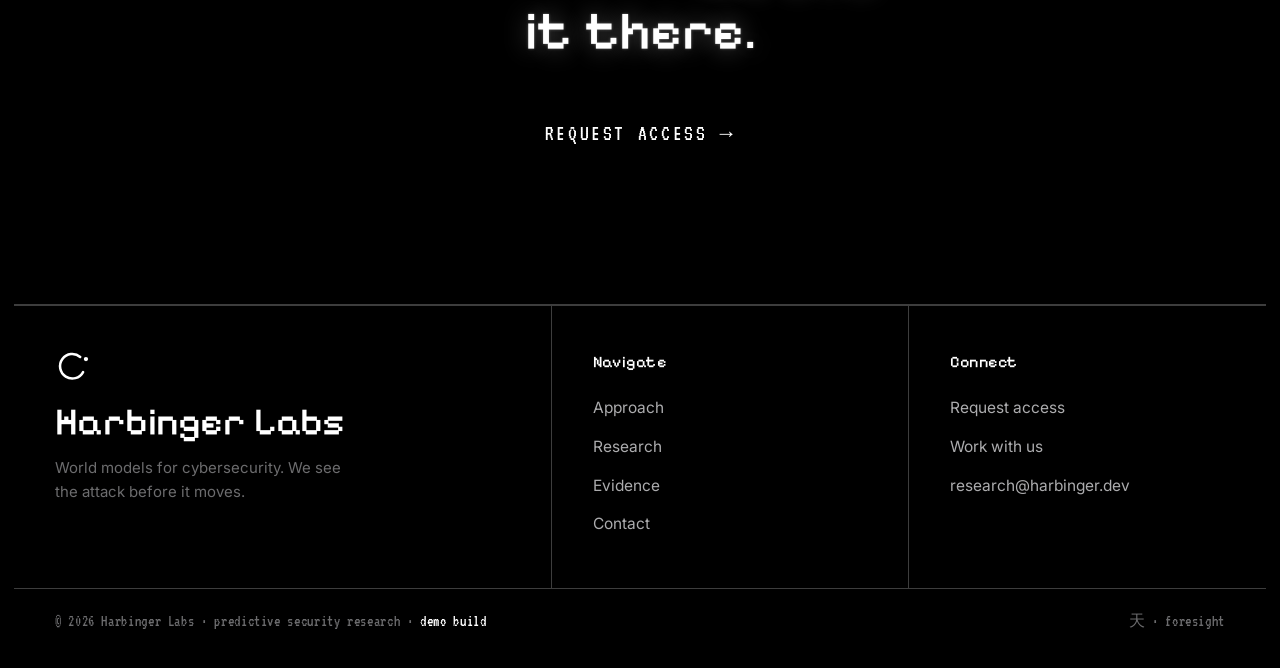
==== commit fa5c1a5a: "Access page logo top-right; clearer closing line" ====
--- a/index.html
+++ b/index.html
@@ -388,7 +388,7 @@
   <!-- ============ CLOSING / CONTACT ============ -->
   <section class="panel" id="contact">
     <div class="close">
-      <p class="close__line reveal"><span>Every breach was once only a possibility.</span> <b>We end the possibility first.</b></p>
+      <p class="close__line reveal"><span>Every breach was once only a possibility.</span> <b>We end it there.</b></p>
       <a class="link-btn reveal" href="access.html"><span class="link-btn__t">Request access</span><span class="link-btn__arr">→</span></a>
     </div>
   </section>
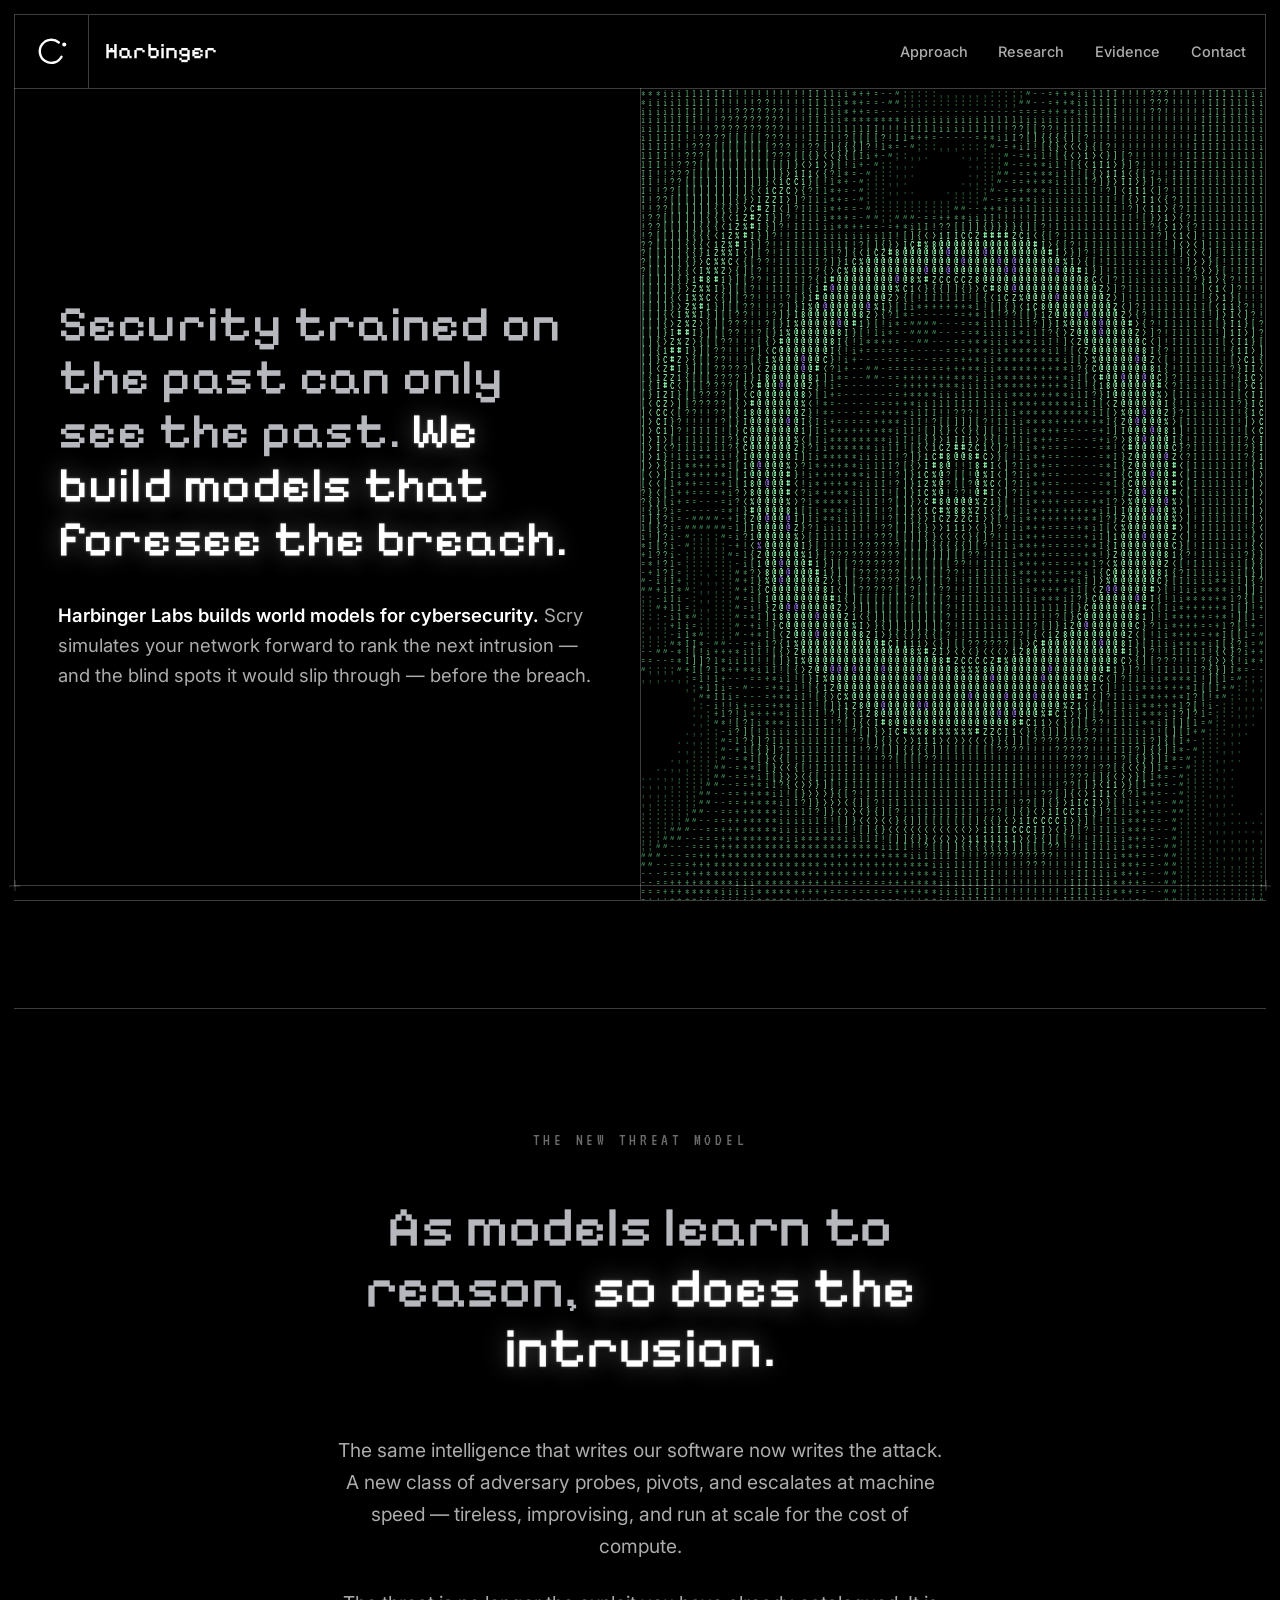
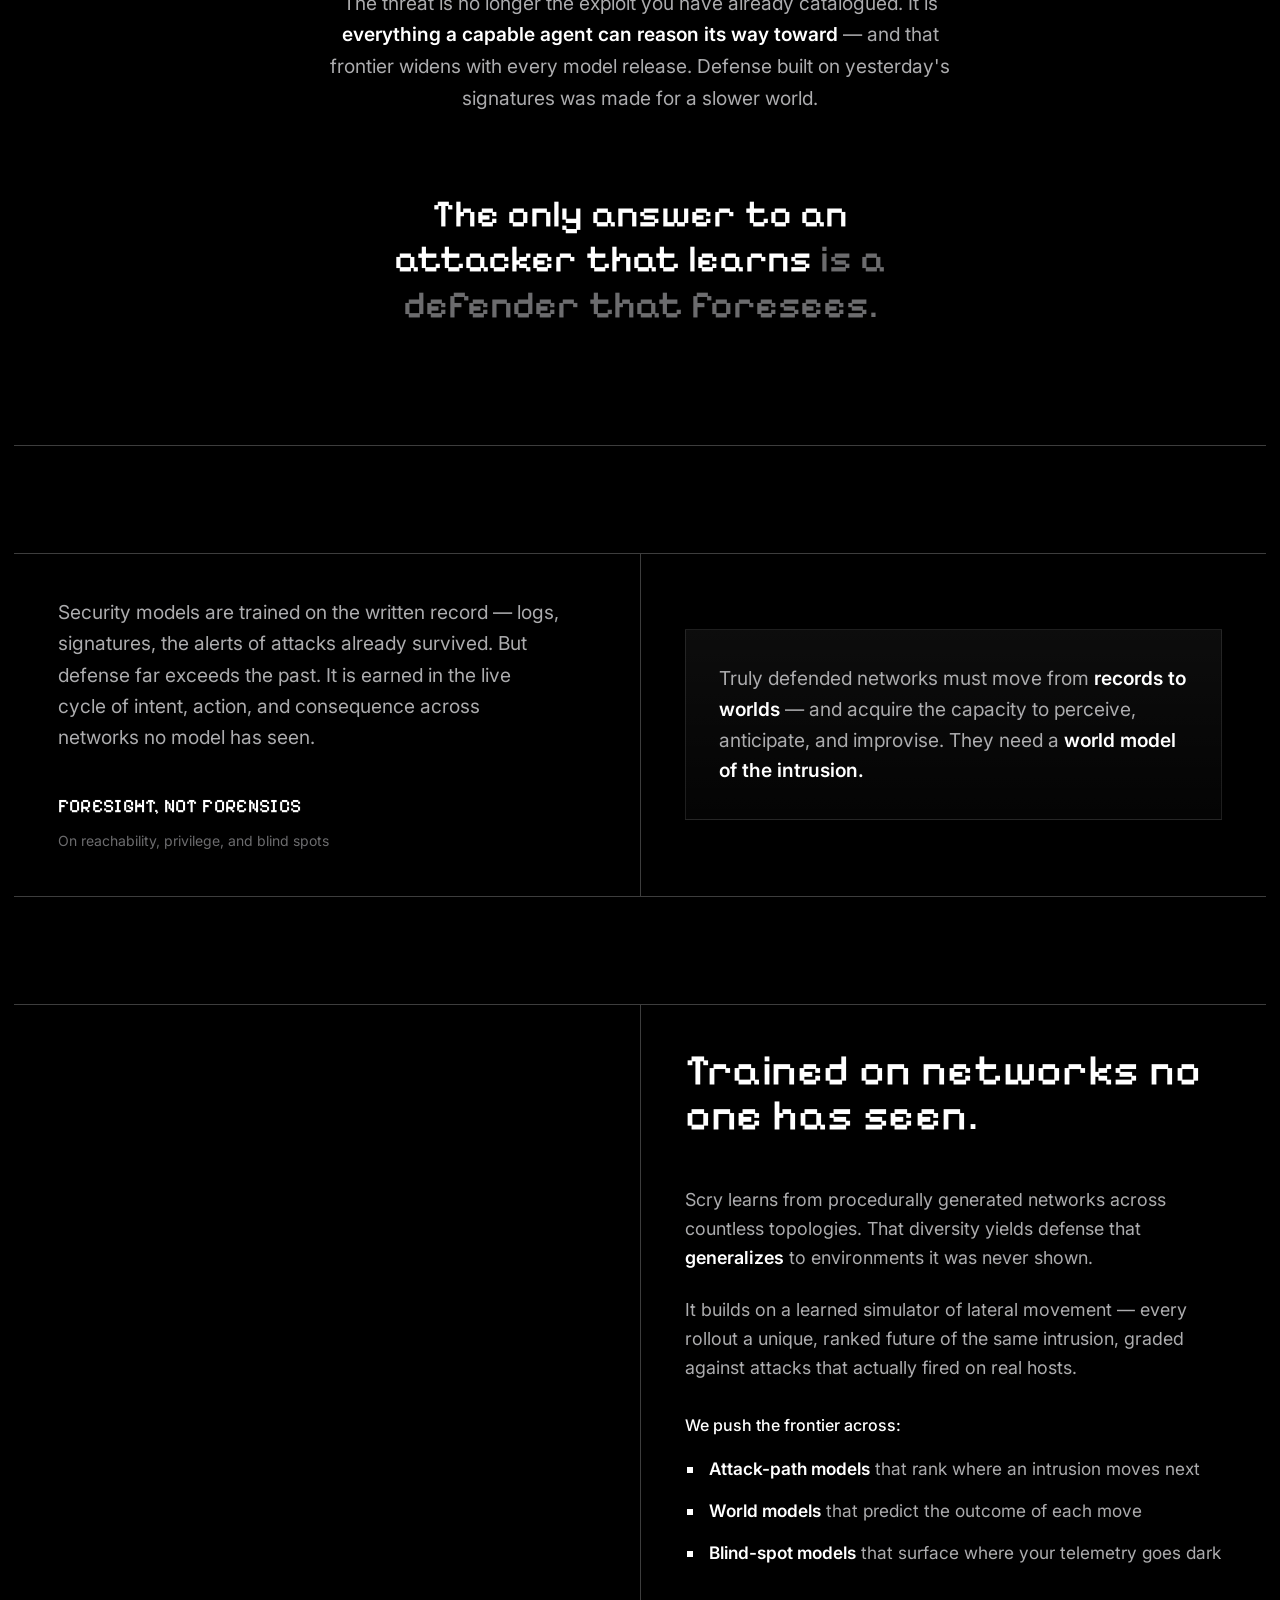
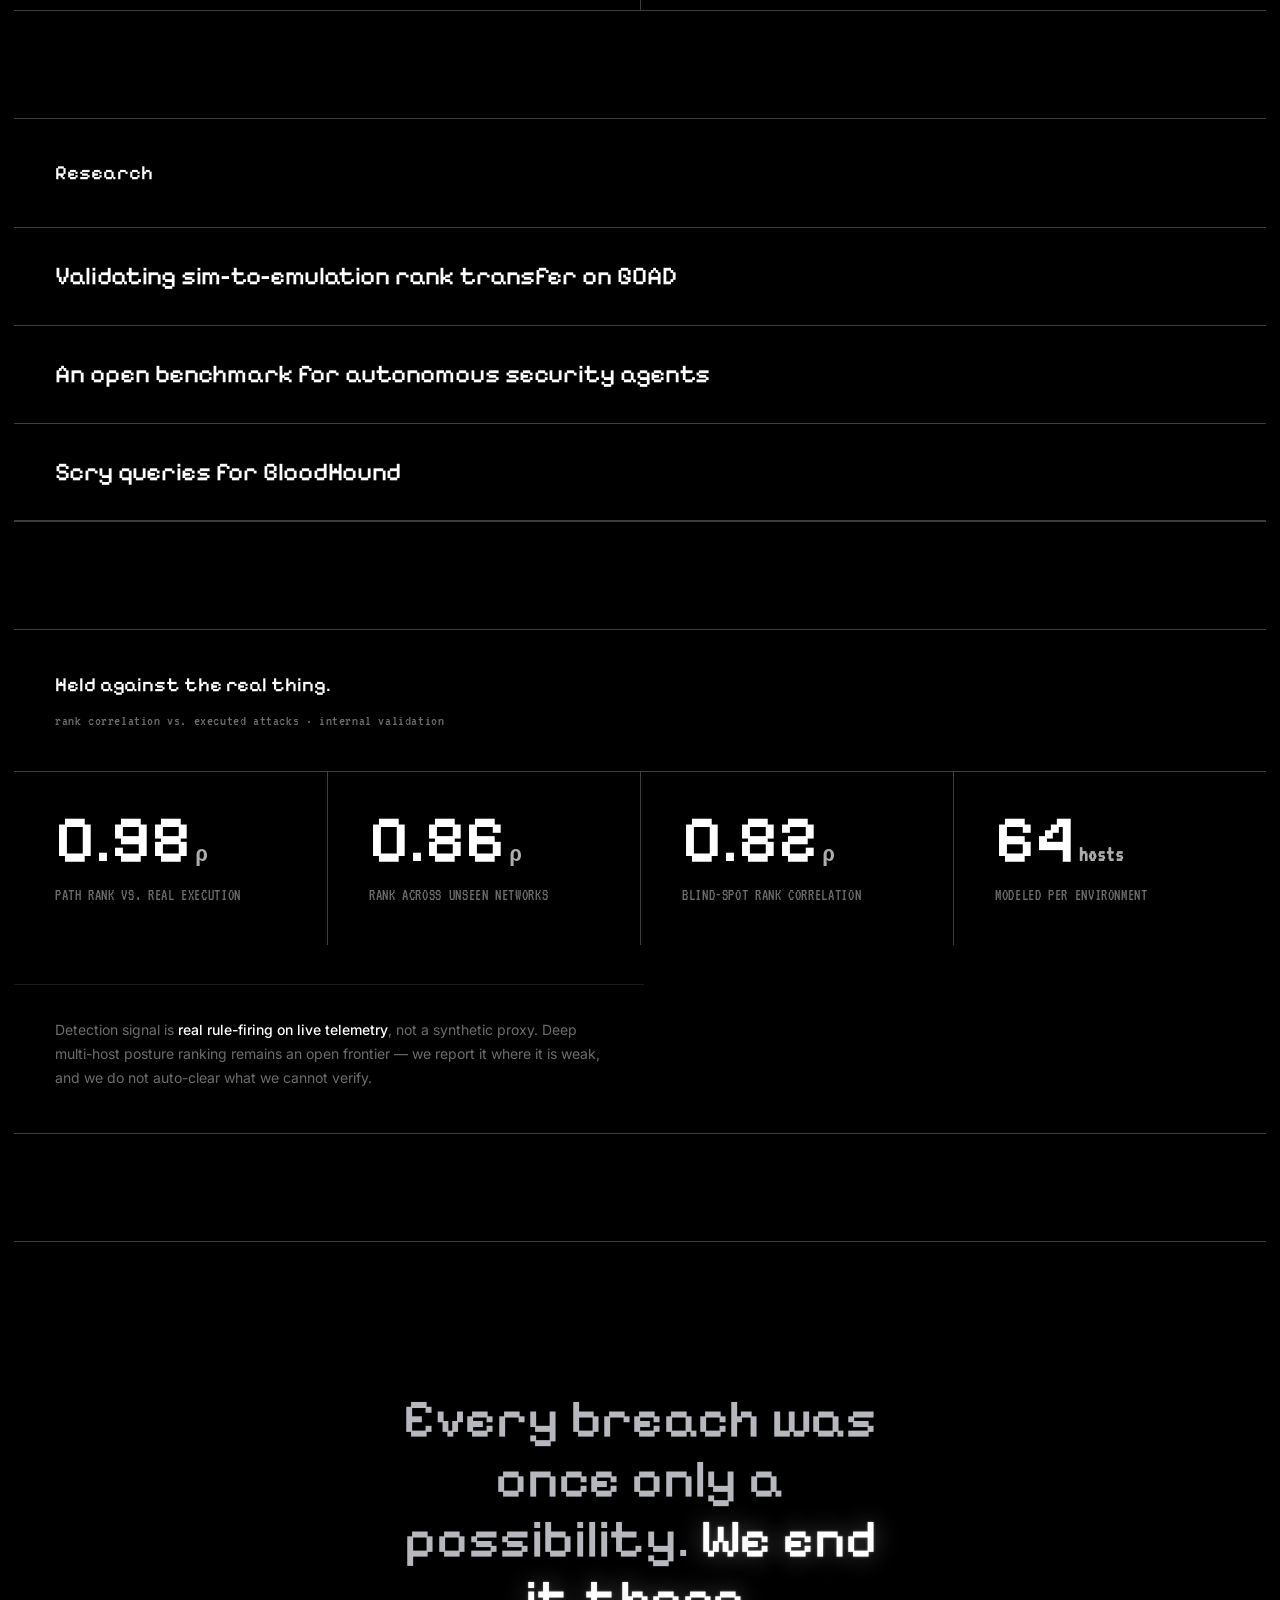
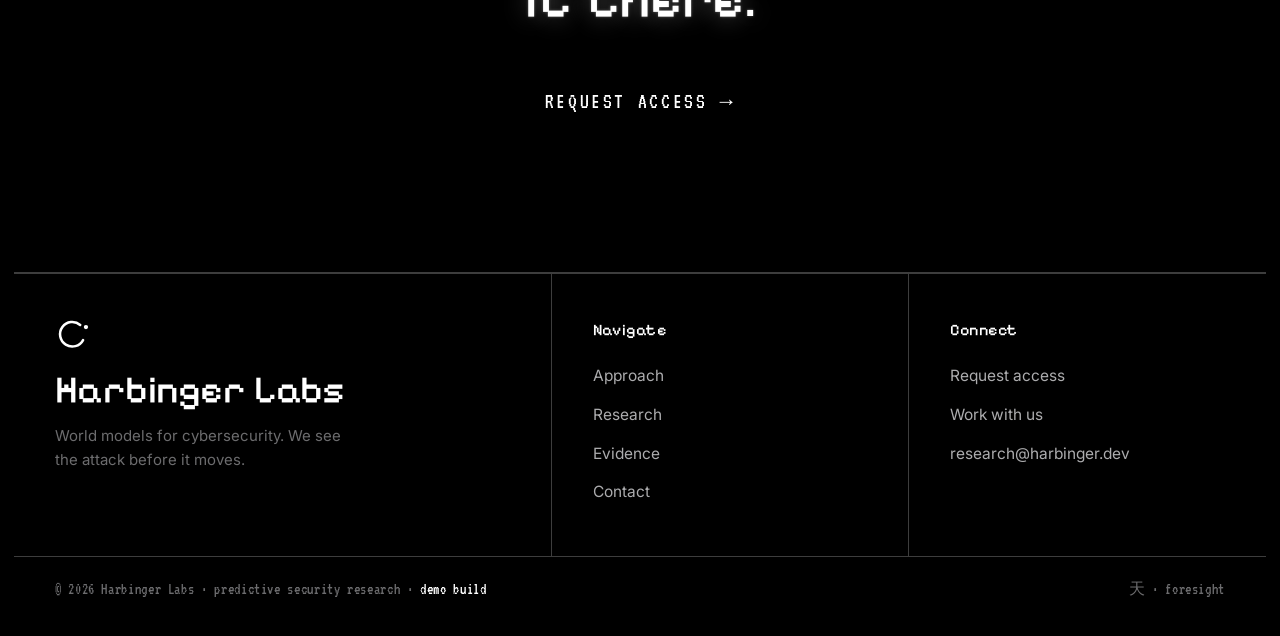
==== commit 29d7bcc0: "Research section: rename heading to 'Research', drop subline" ====
--- a/index.html
+++ b/index.html
@@ -350,8 +350,7 @@
   <!-- ============ RESEARCH / FIELD NOTES ============ -->
   <section class="panel" id="research">
     <div class="ev__head reveal">
-      <div class="ev__k">Field notes</div>
-      <div class="ev__sub">research · tools · integrations</div>
+      <div class="ev__k">Research</div>
     </div>
     <div class="idx">
       <a class="entry reveal" href="research/goad-validation.html">
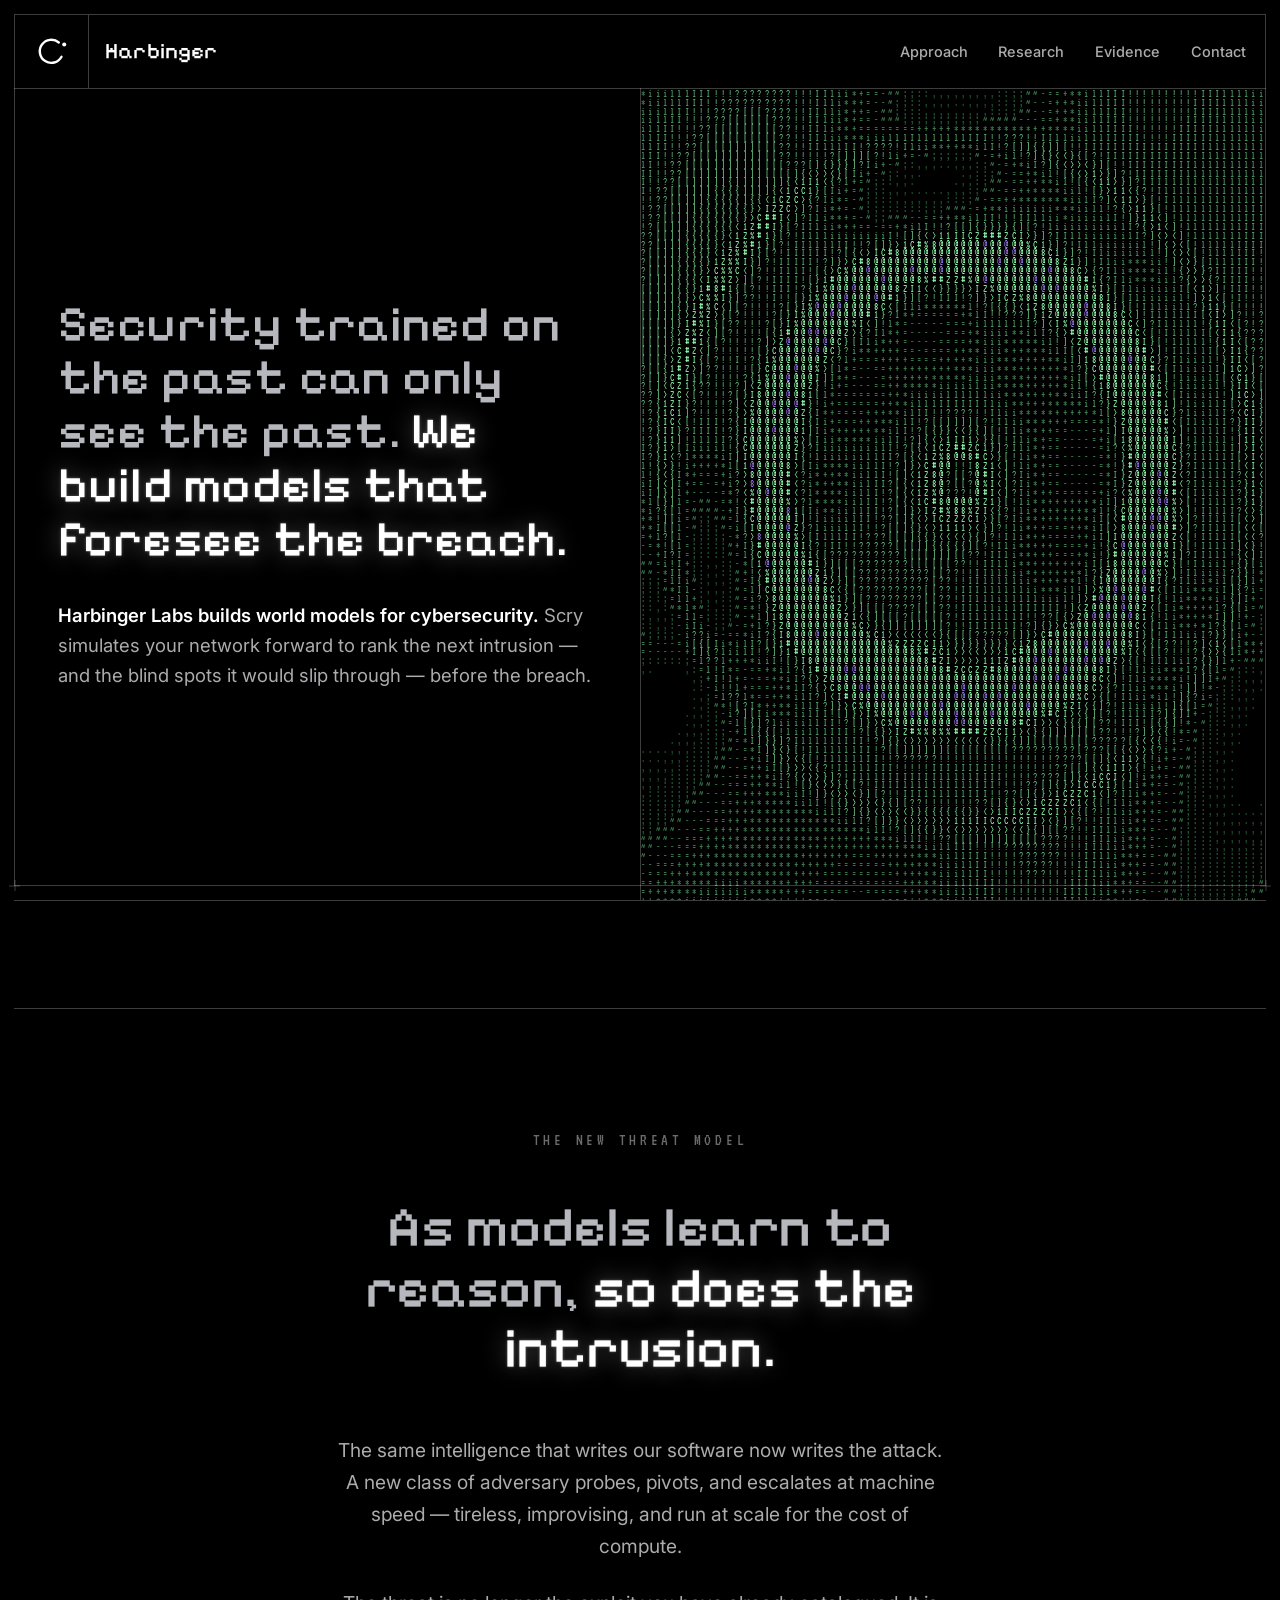
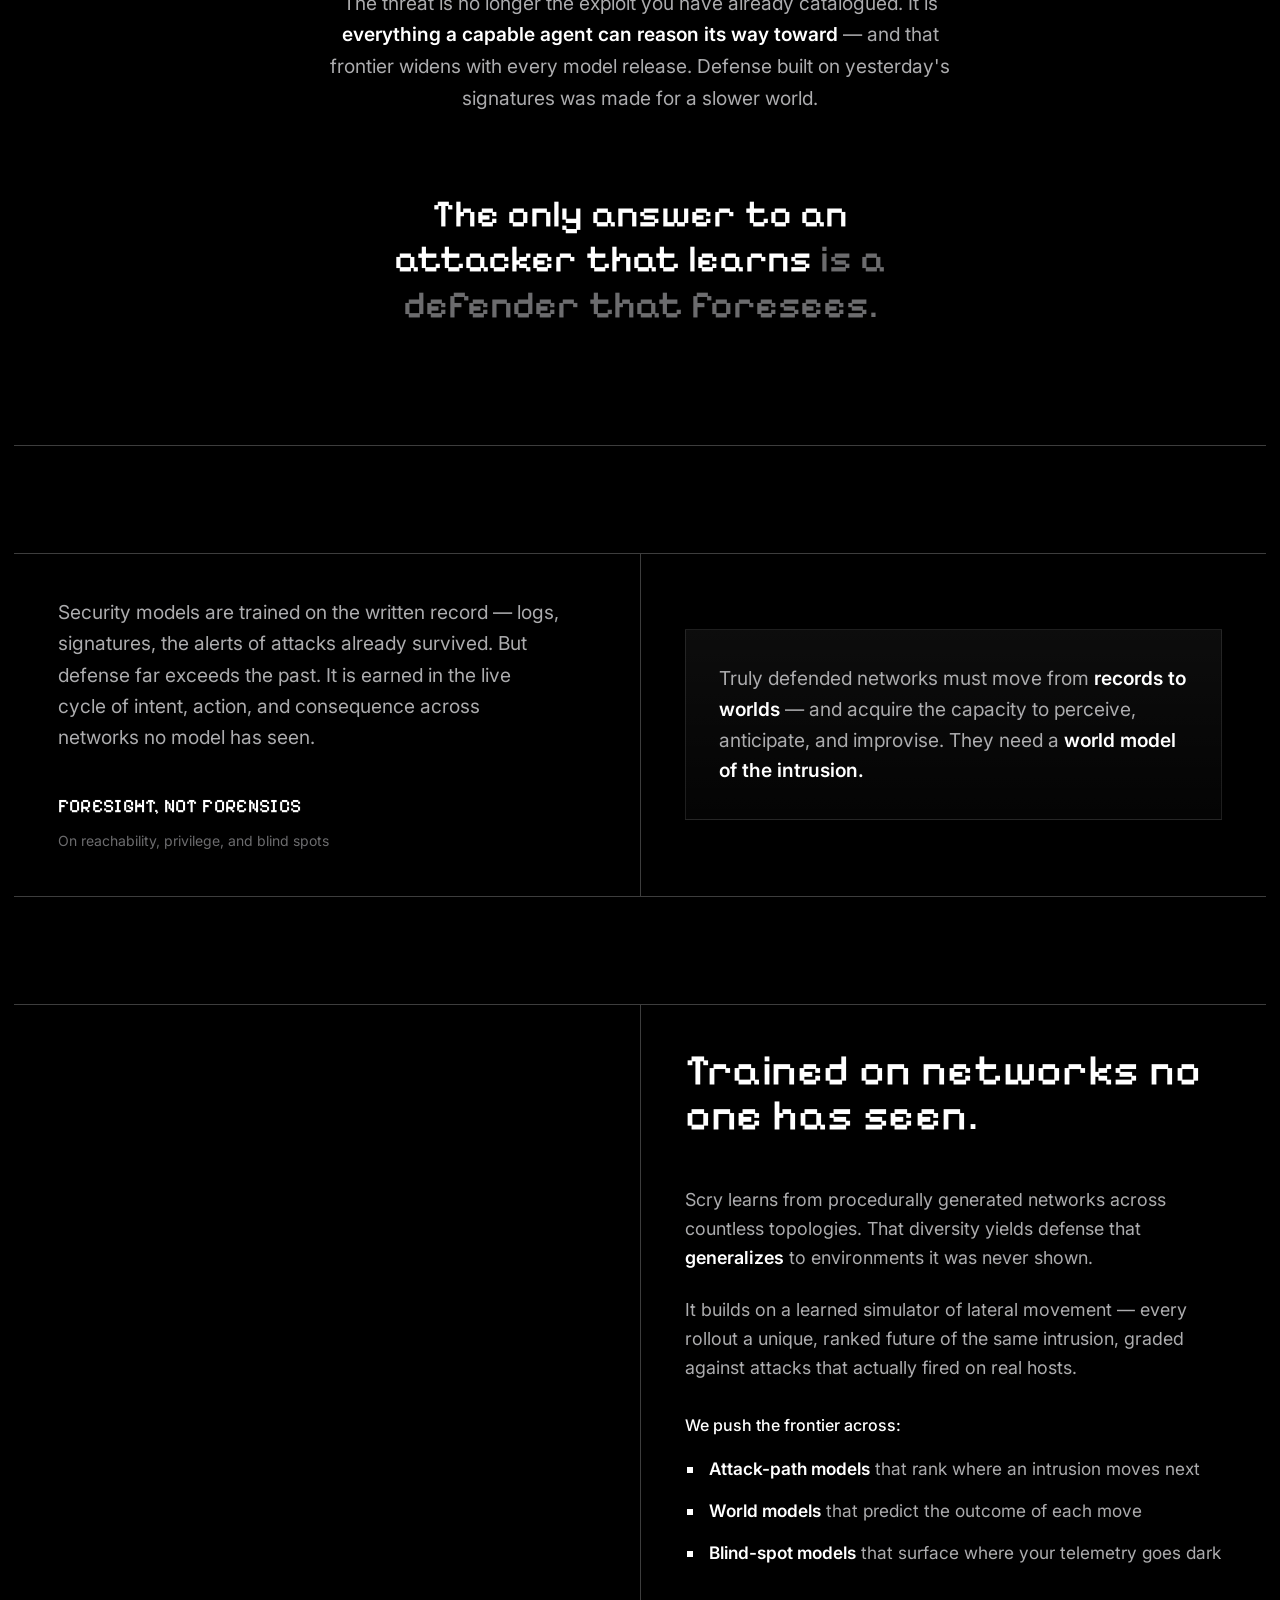
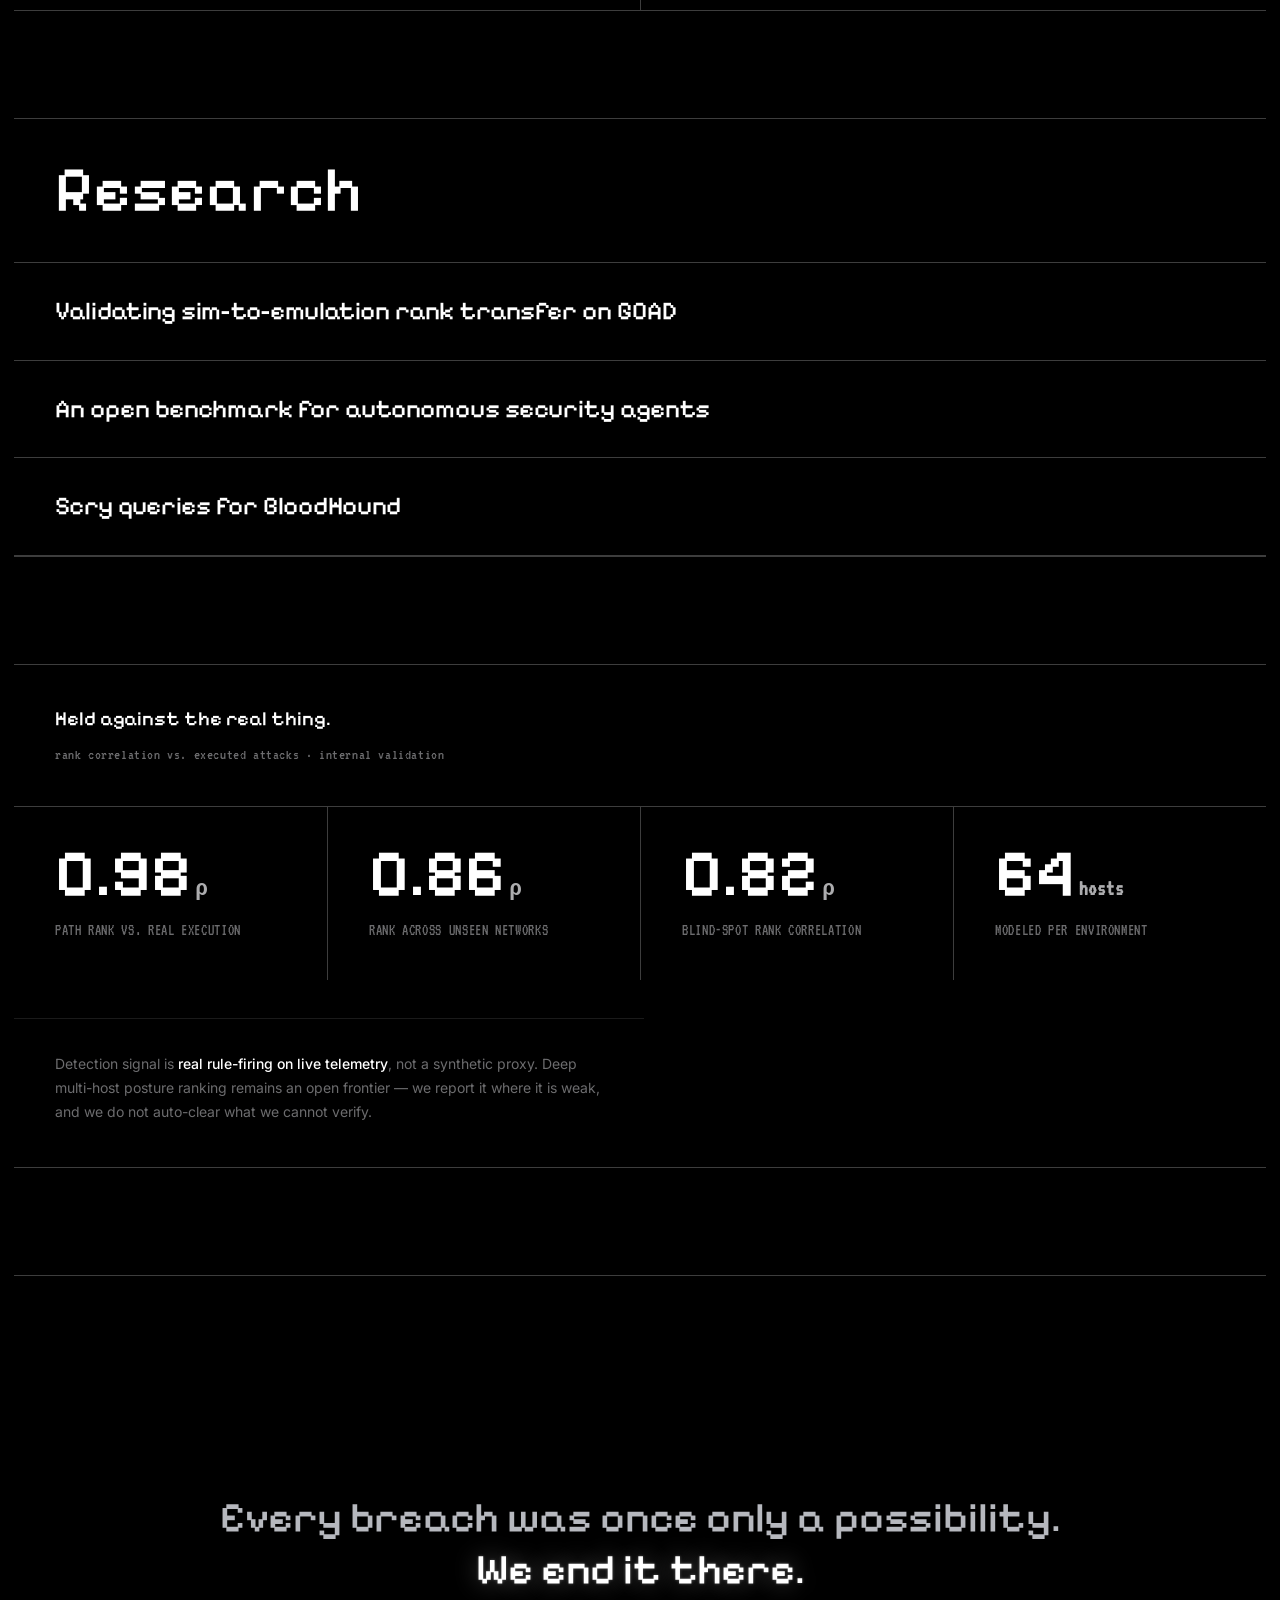
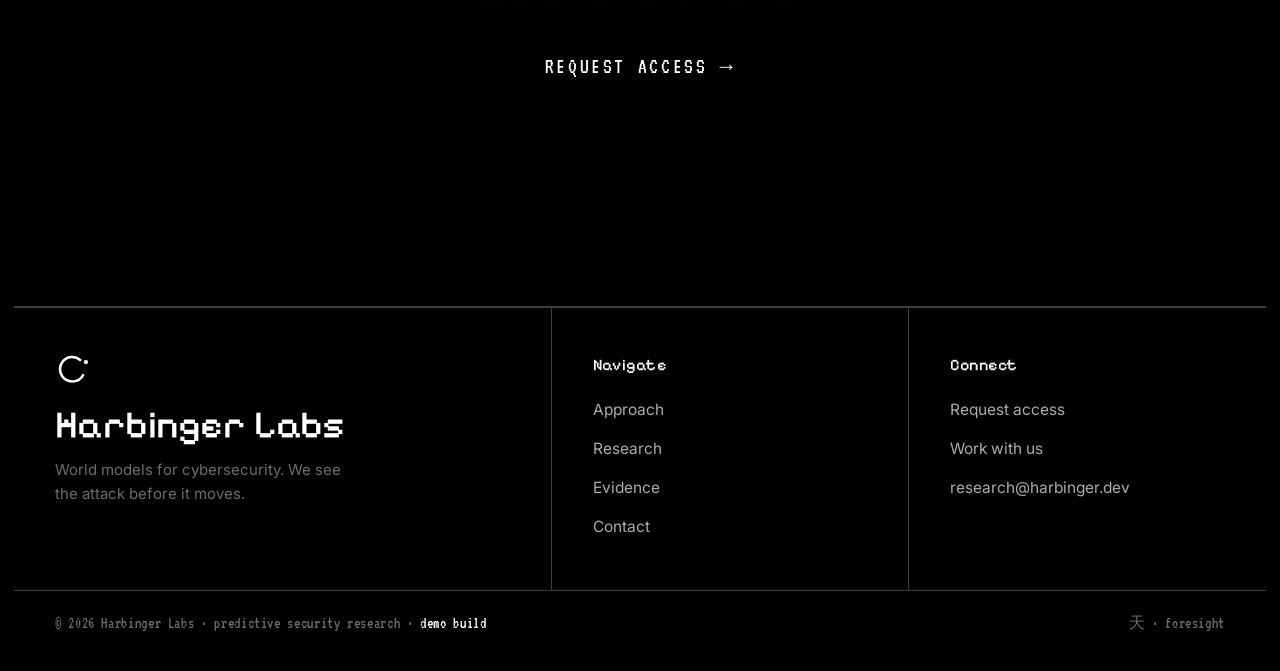
==== commit 88165092: "Clean minimal article figures (no boxes/caps/ticks), bigger Research title, 2-line closing, '← resea" ====
--- a/index.html
+++ b/index.html
@@ -142,6 +142,7 @@
   /* ============ EVIDENCE ============ */
   .ev__head{ padding:clamp(24px,3vw,40px) var(--gut) 0; }
   .ev__k{ font-family:var(--pixel); font-weight:500; font-size:clamp(16px,1.6vw,20px); }
+  .ev__k--big{ font-size:clamp(36px,5.5vw,64px); line-height:1.04; }
   .ev__sub{ margin-top:8px; color:var(--faint); font-size:15px; font-family:var(--term); letter-spacing:.04em; }
   .ev__row{ display:grid; grid-template-columns:repeat(2,1fr); margin-top:clamp(24px,3vw,40px); }
   @media(min-width:820px){ .ev__row{ grid-template-columns:repeat(4,1fr); } }
@@ -164,7 +165,7 @@
 
   /* ============ CLOSING ============ */
   .close{ min-height:70vh; display:flex; flex-direction:column; align-items:center; justify-content:center; text-align:center; padding:var(--gut); }
-  .close__line{ font-family:var(--pixel); font-weight:500; font-size:clamp(26px,4.2vw,56px); line-height:1.12; max-width:16ch; }
+  .close__line{ font-family:var(--pixel); font-weight:500; font-size:clamp(23px,3.3vw,44px); line-height:1.22; max-width:none; }
   .close__line span{ color:var(--ink-2); }
   .close__line b{ font-weight:500; color:#fff; text-shadow:var(--glow); }
   .cta{
@@ -350,7 +351,7 @@
   <!-- ============ RESEARCH / FIELD NOTES ============ -->
   <section class="panel" id="research">
     <div class="ev__head reveal">
-      <div class="ev__k">Research</div>
+      <div class="ev__k ev__k--big">Research</div>
     </div>
     <div class="idx">
       <a class="entry reveal" href="research/goad-validation.html">
@@ -387,7 +388,7 @@
   <!-- ============ CLOSING / CONTACT ============ -->
   <section class="panel" id="contact">
     <div class="close">
-      <p class="close__line reveal"><span>Every breach was once only a possibility.</span> <b>We end it there.</b></p>
+      <p class="close__line reveal"><span>Every breach was once only a possibility.</span><br><b>We end it there.</b></p>
       <a class="link-btn reveal" href="access.html"><span class="link-btn__t">Request access</span><span class="link-btn__arr">→</span></a>
     </div>
   </section>
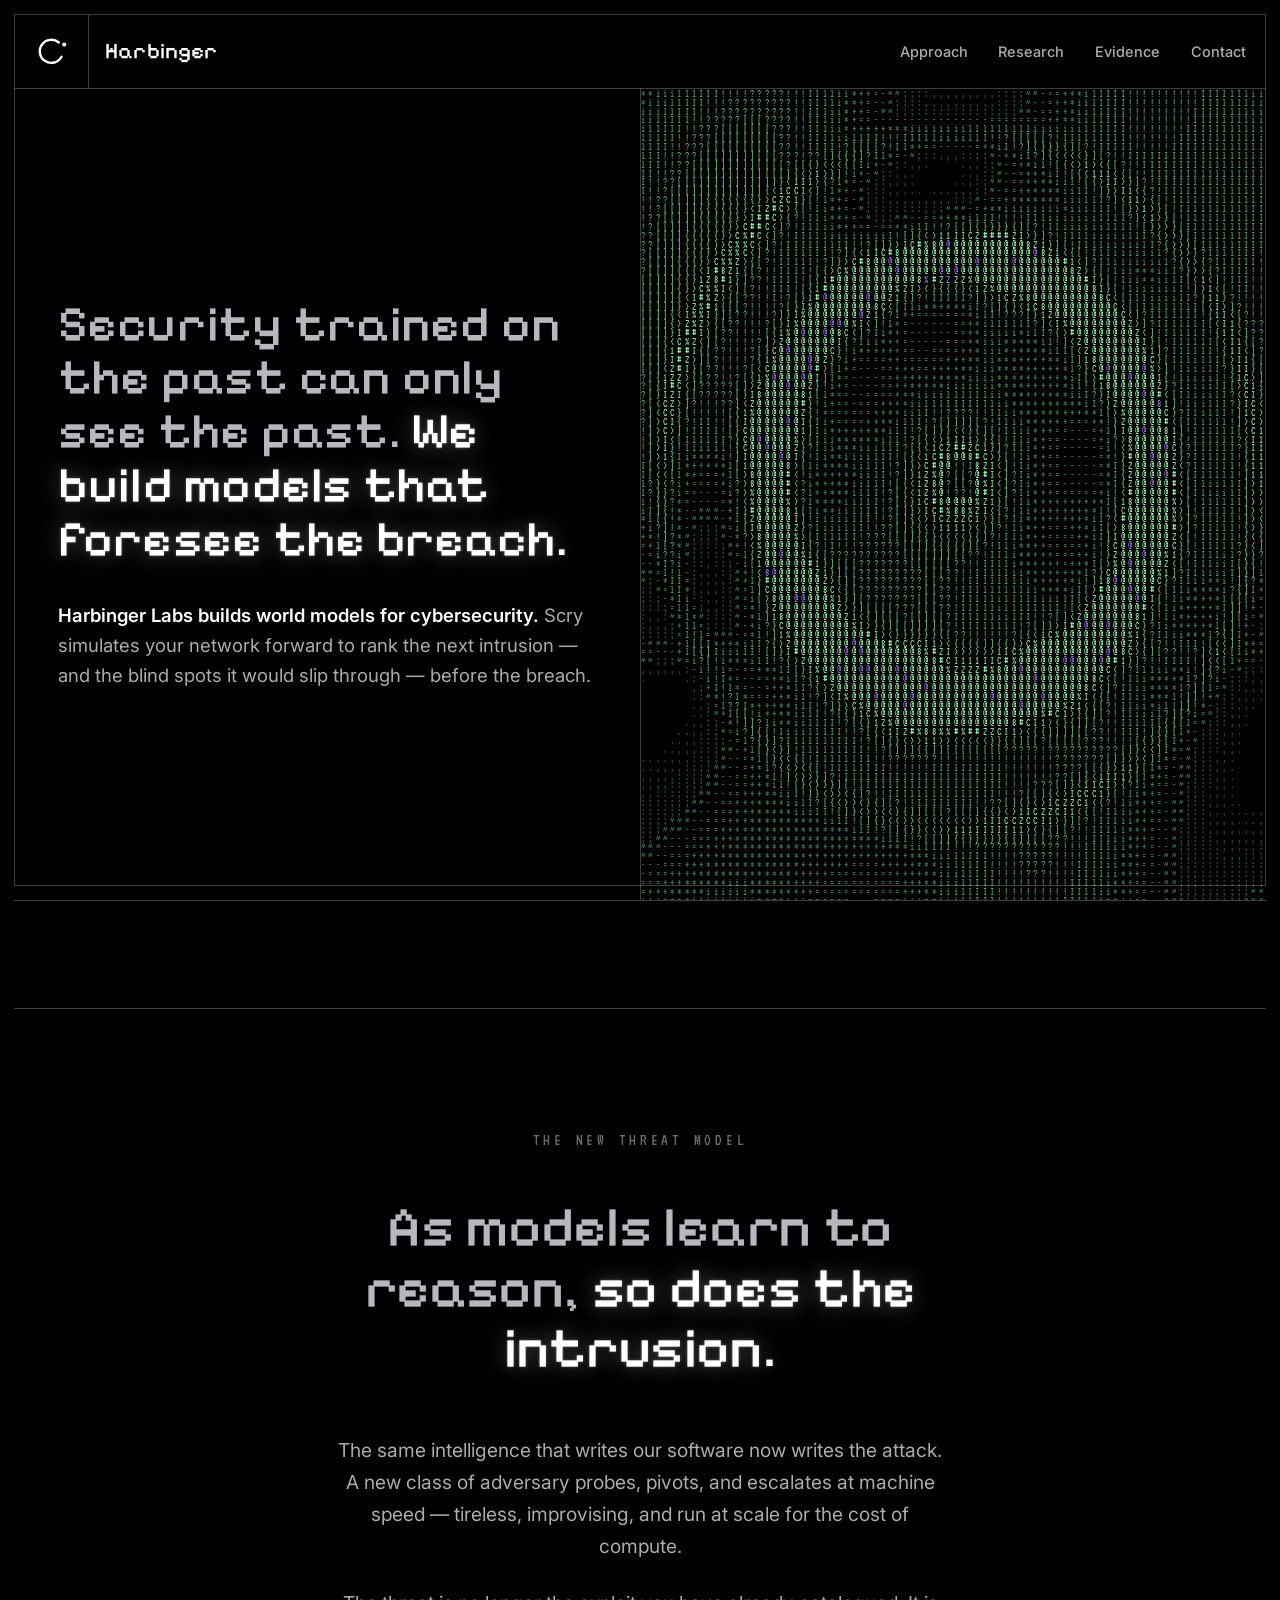
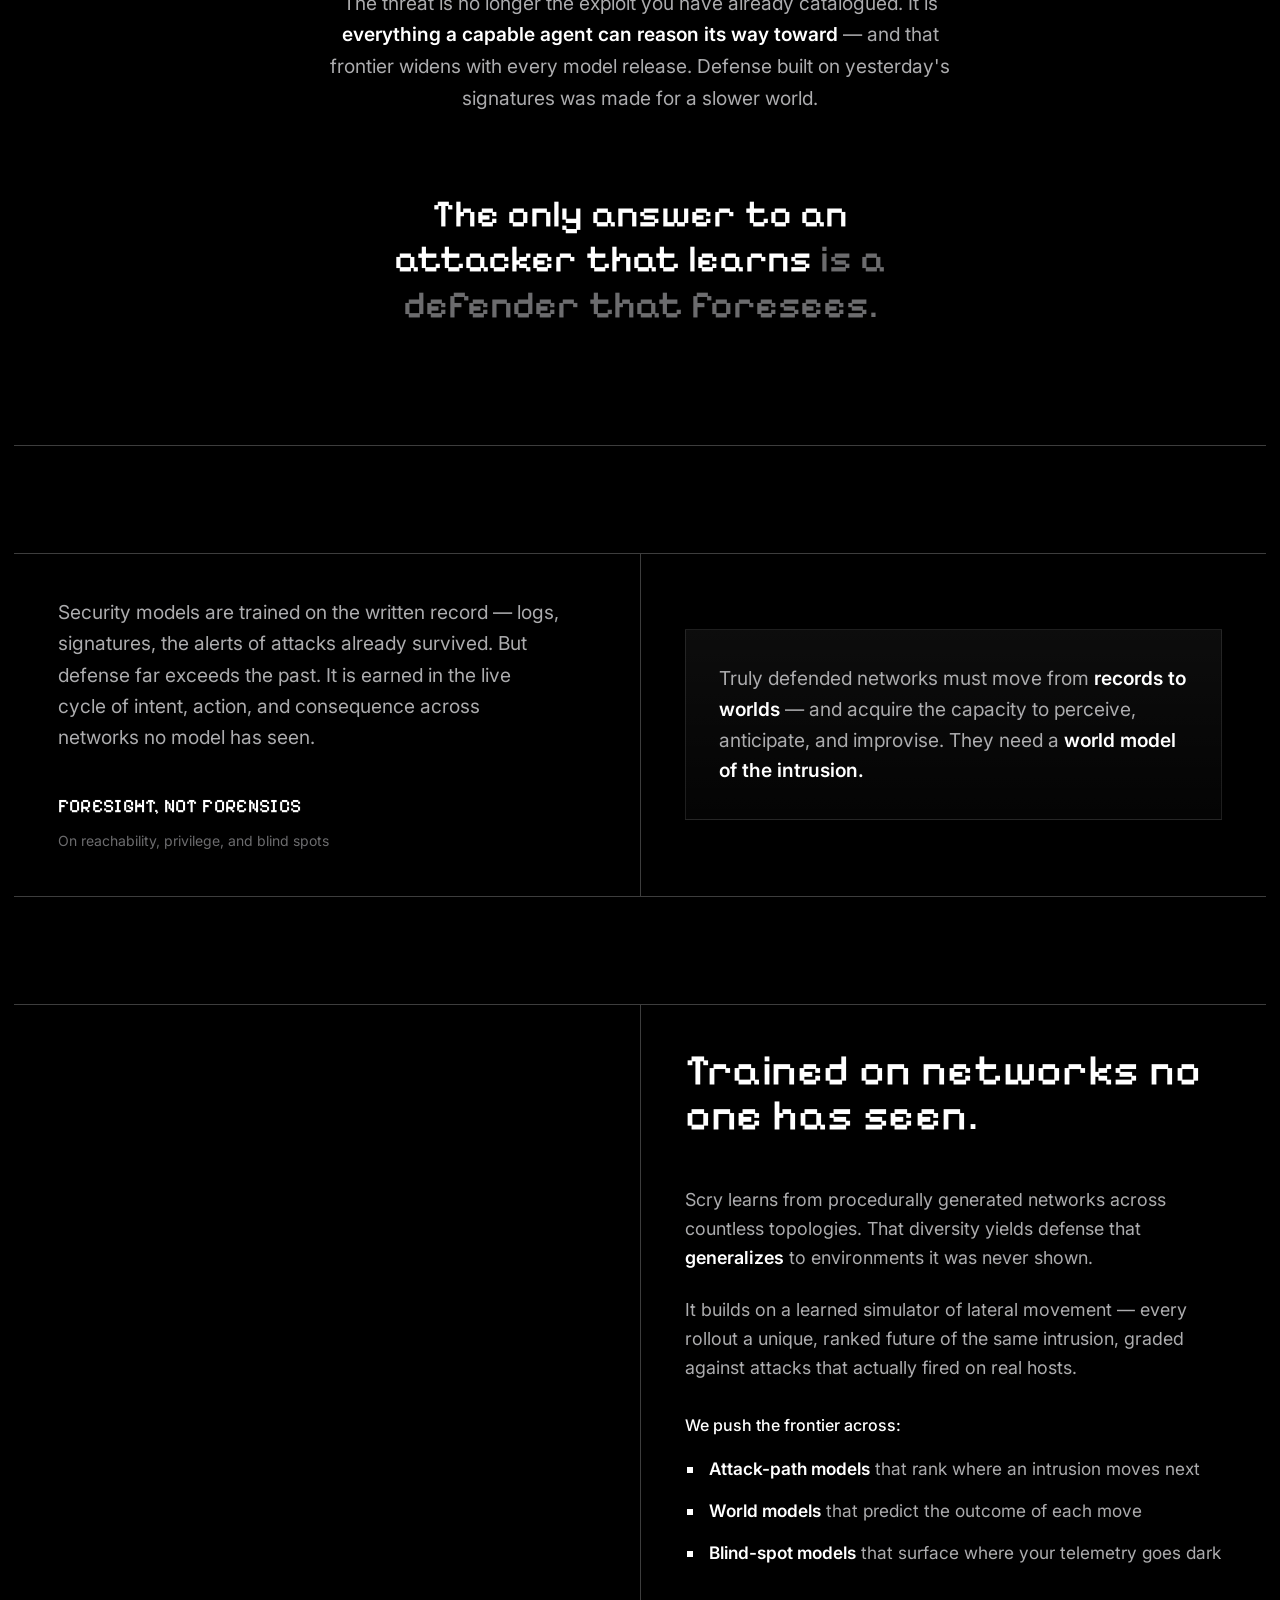
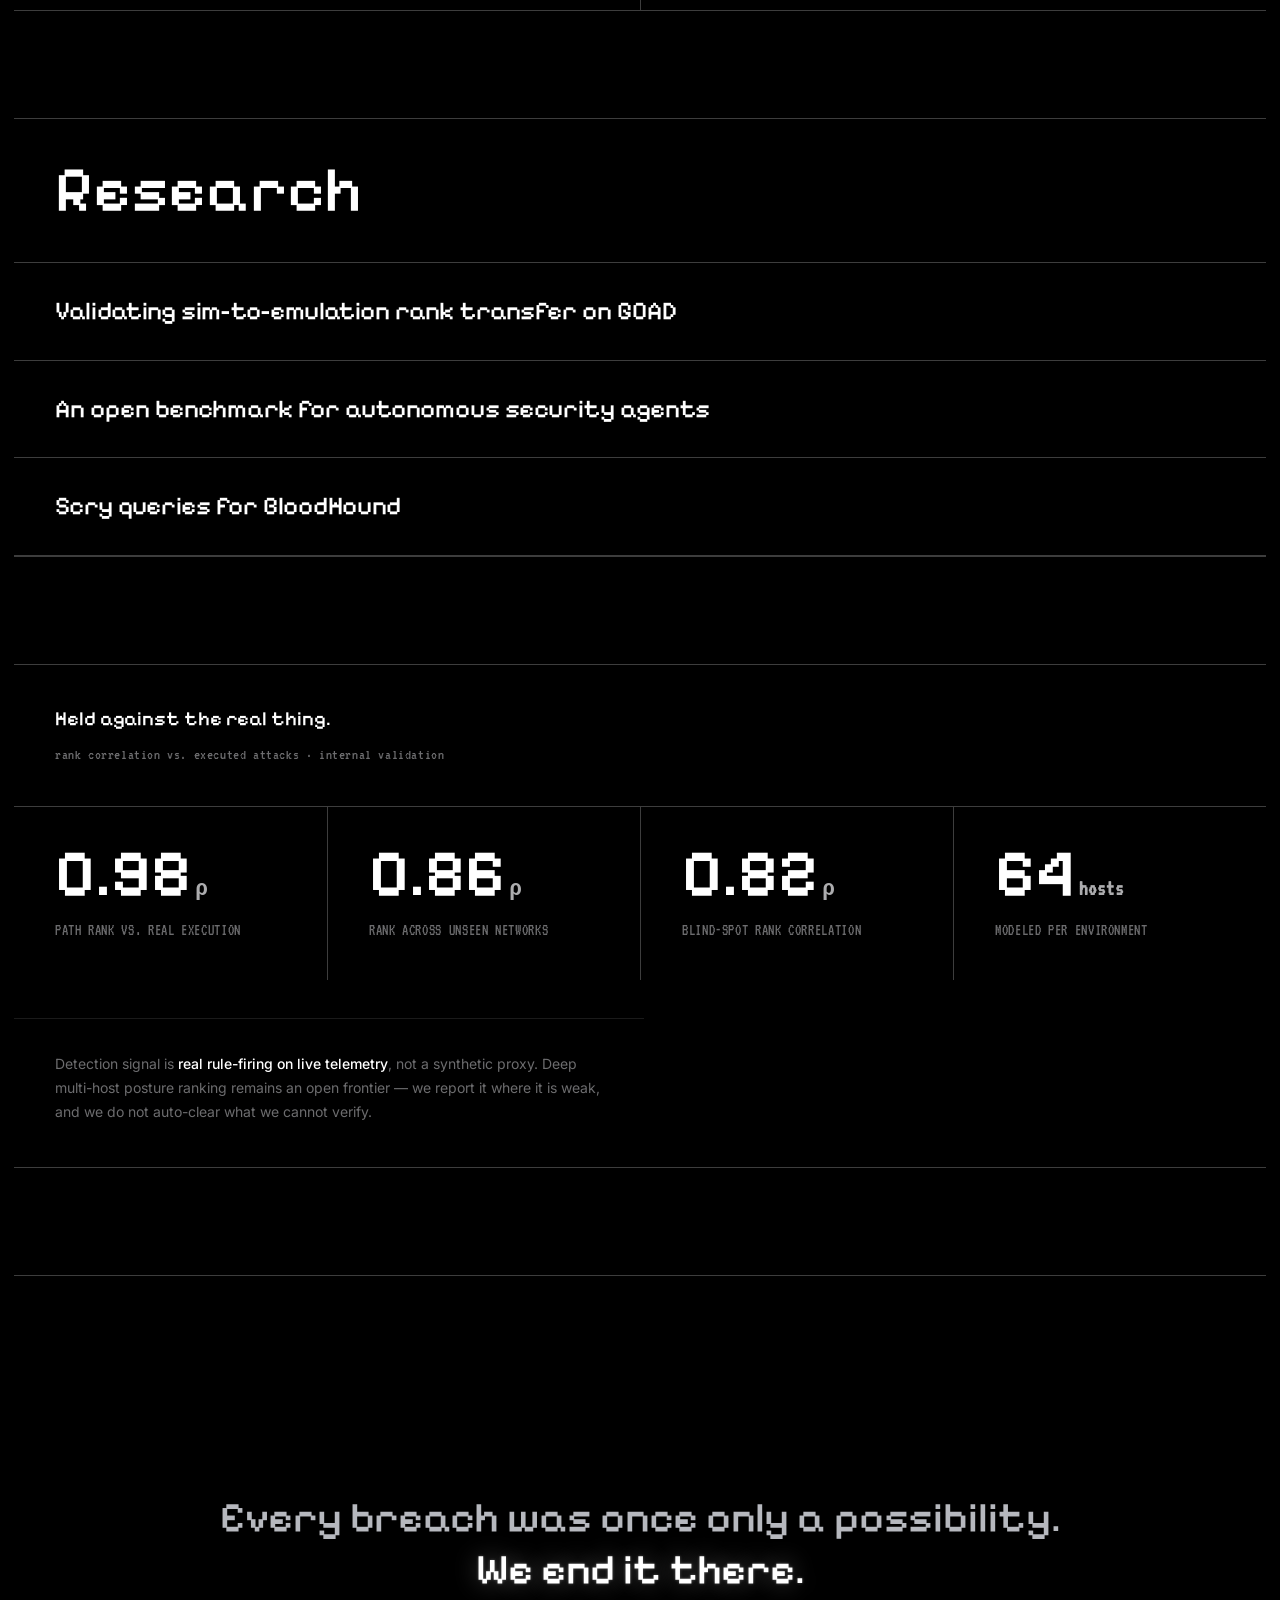
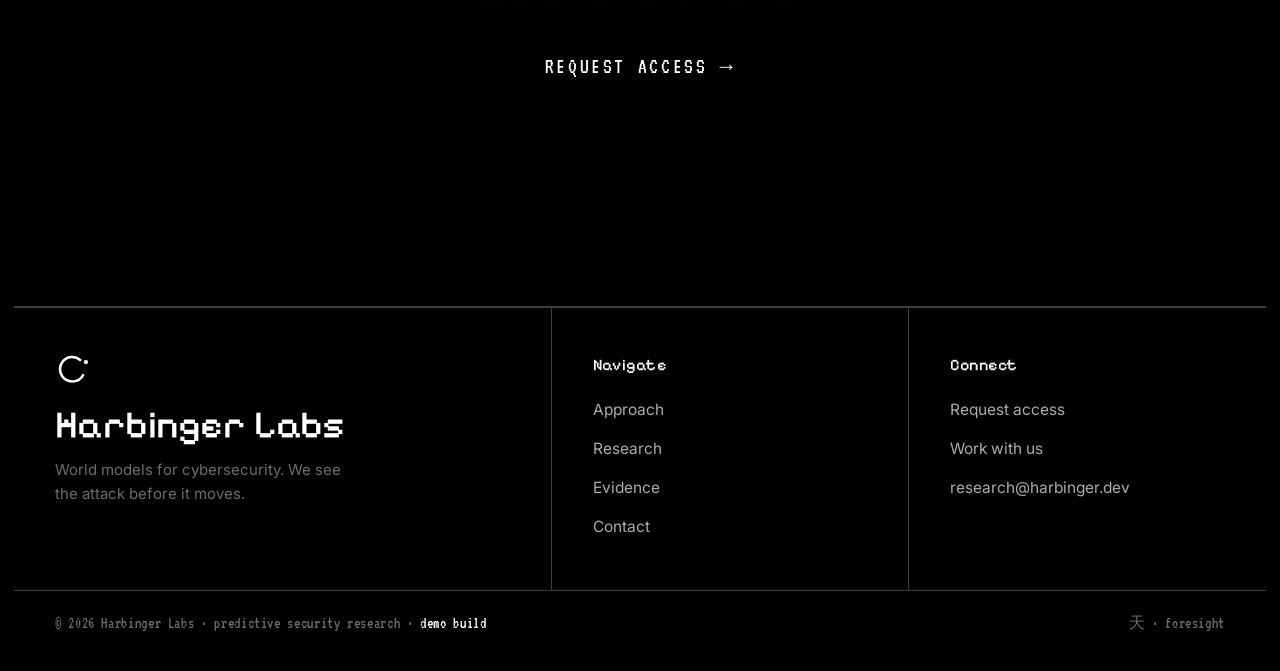
==== commit 246f6f32: "Remove corner crosshair ticks from frame" ====
--- a/index.html
+++ b/index.html
@@ -247,8 +247,6 @@
 <div class="grid" aria-hidden="true">
   <div class="grid__frame"></div>
   <div class="grid__h"></div>
-  <span class="tick tl"></span><span class="tick tr"></span>
-  <span class="tick bl"></span><span class="tick br"></span>
 </div>
 
 <!-- ===== nav ===== -->
